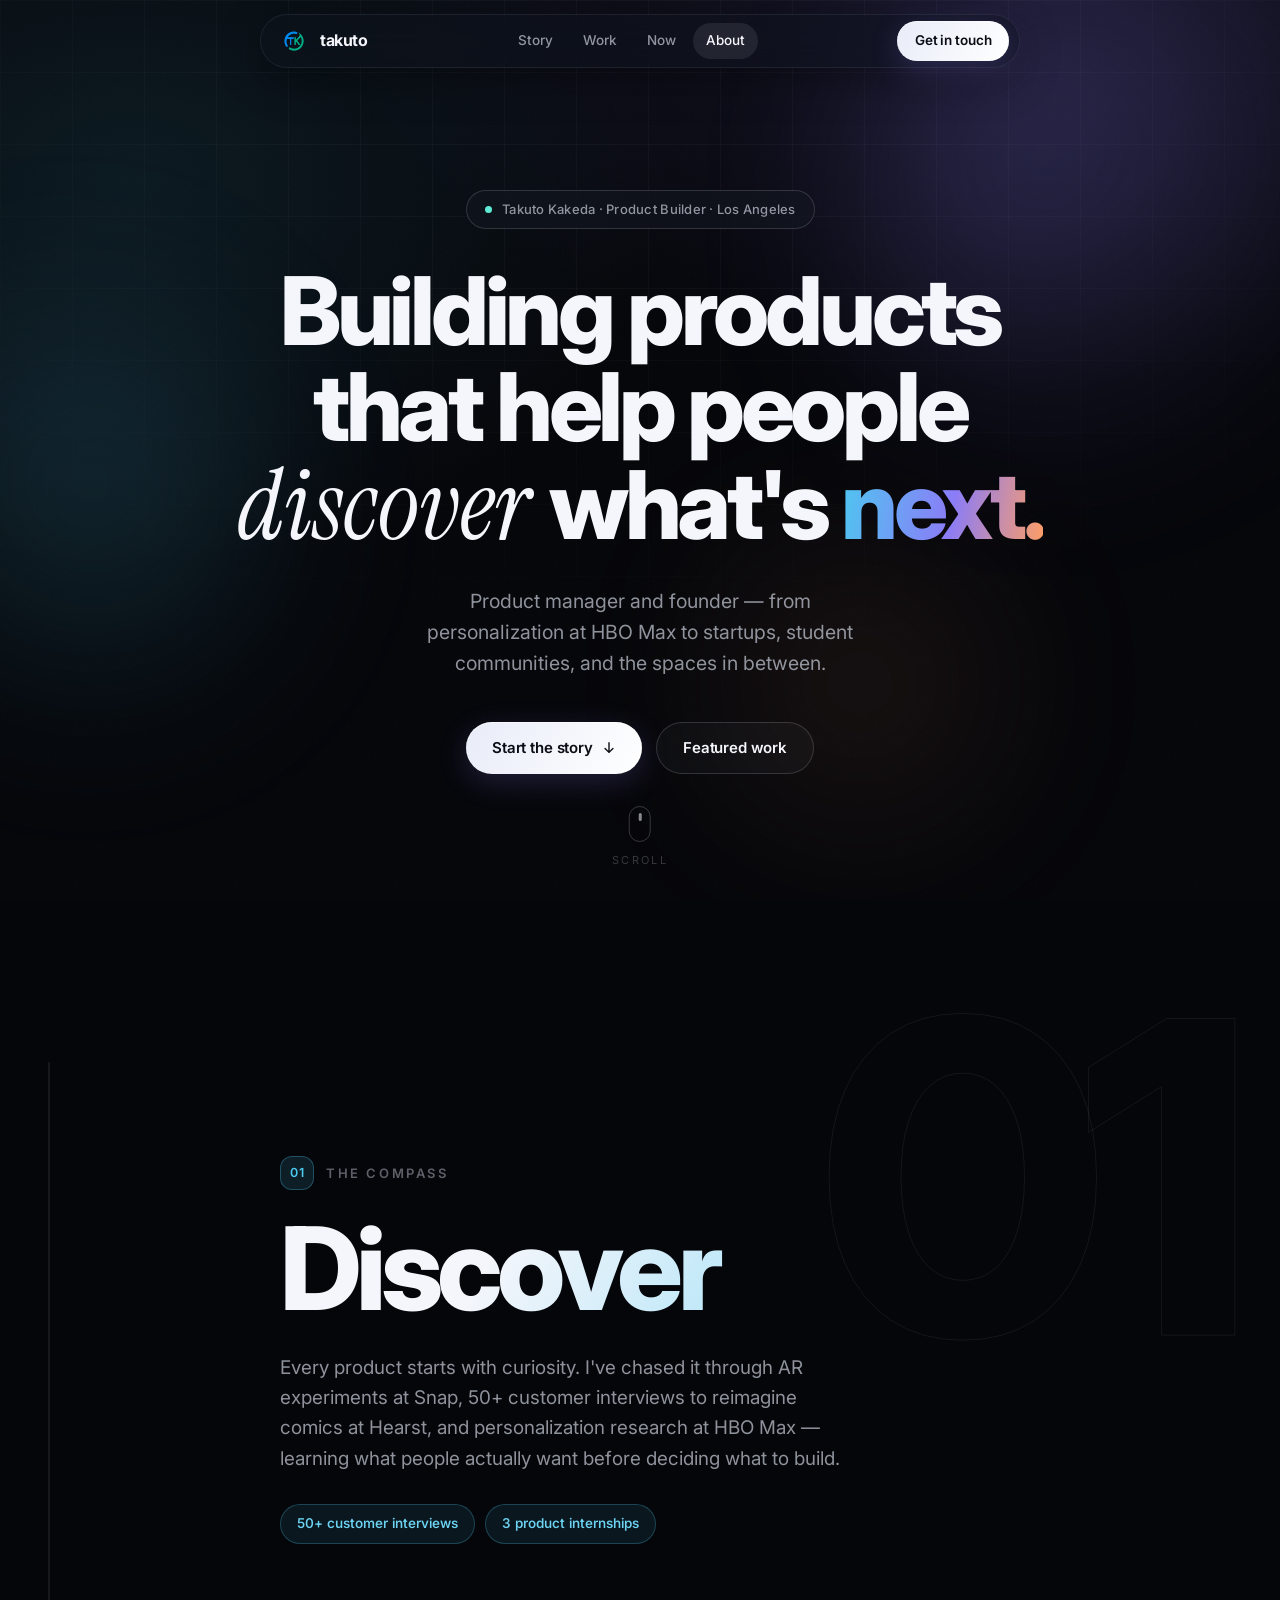
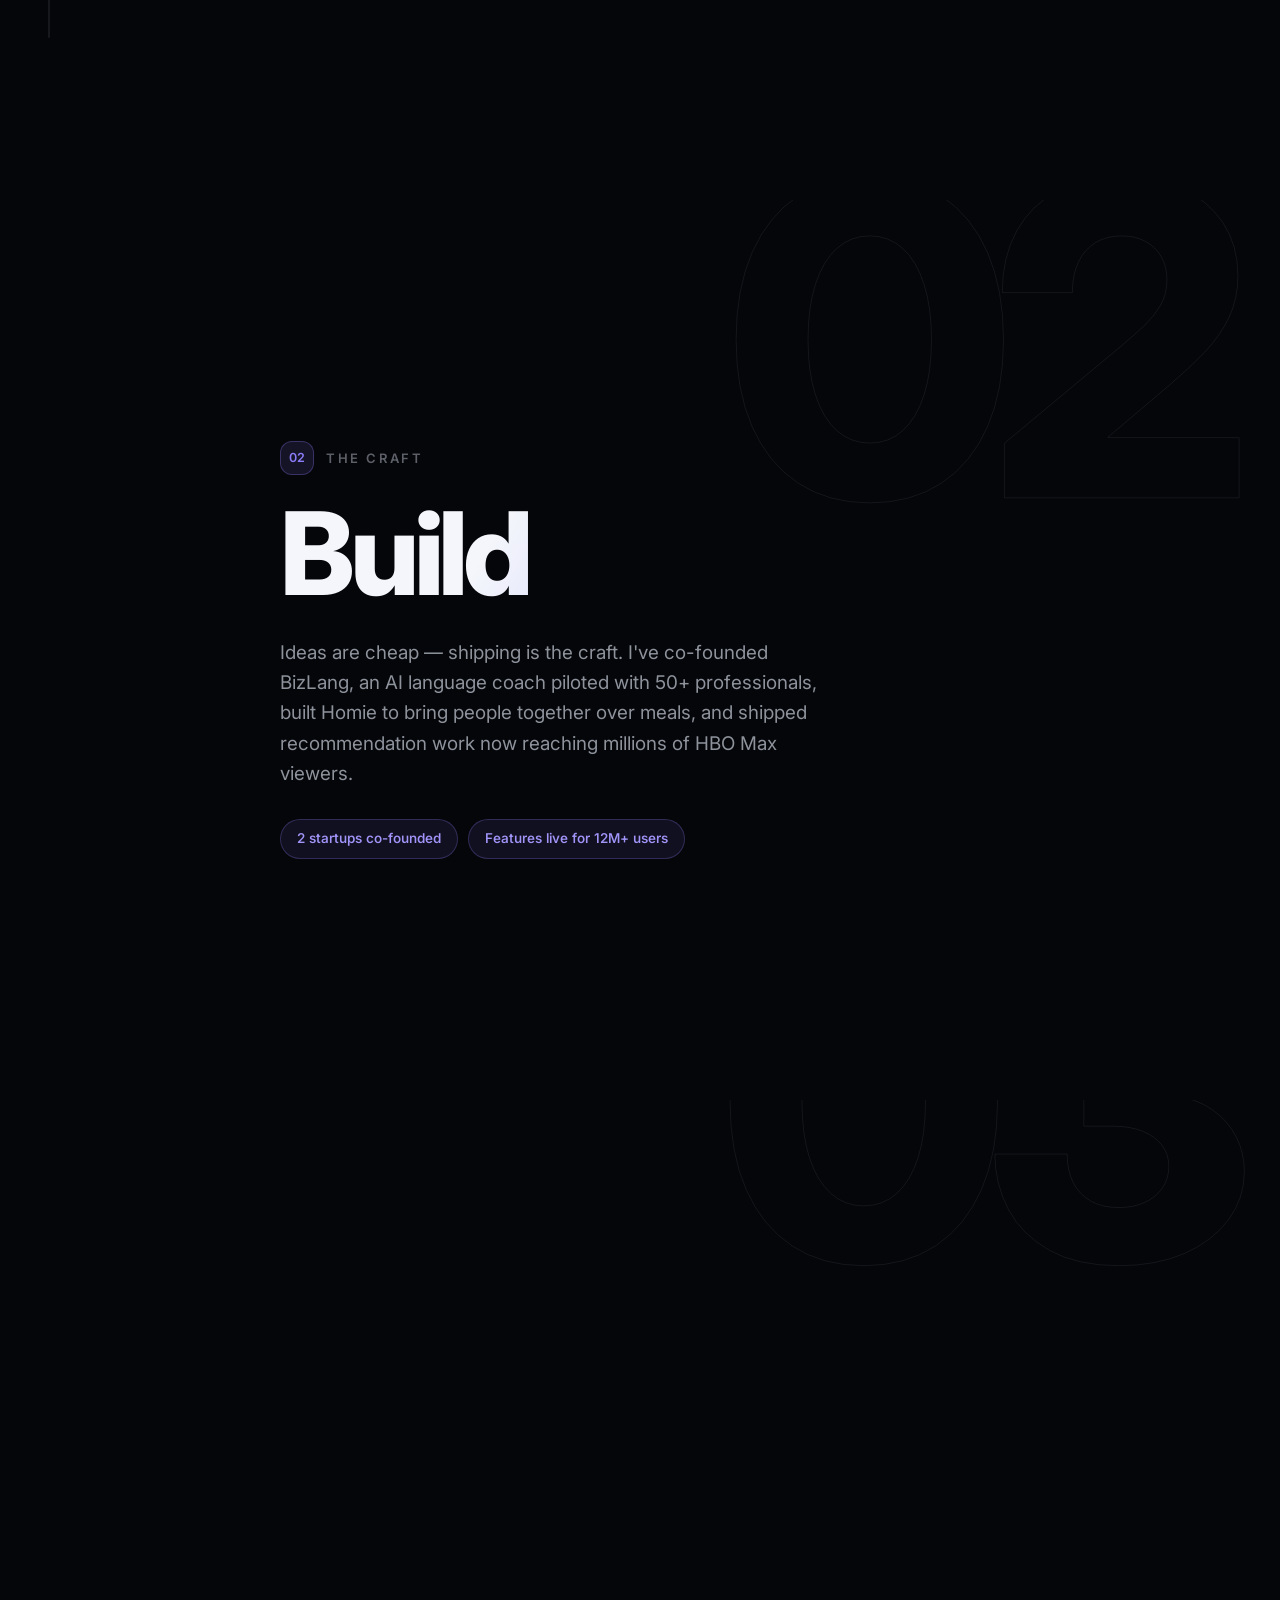
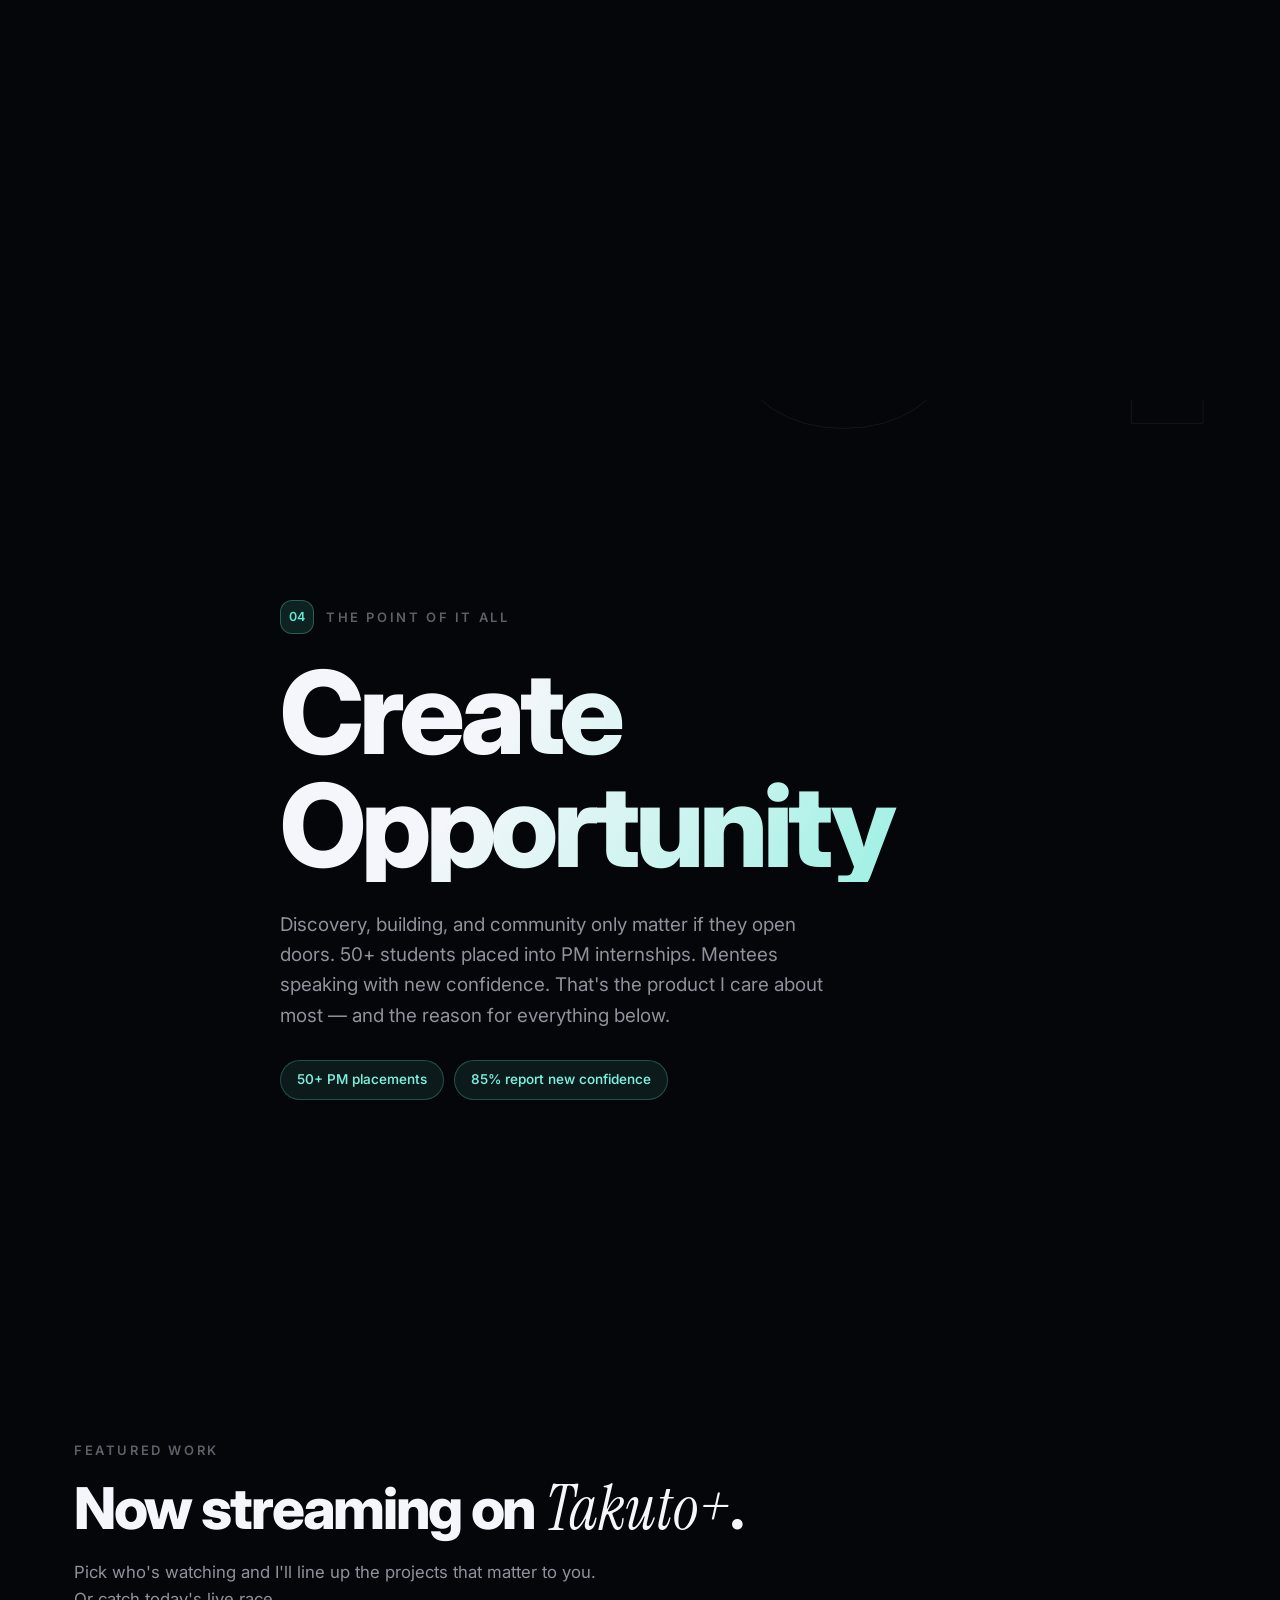
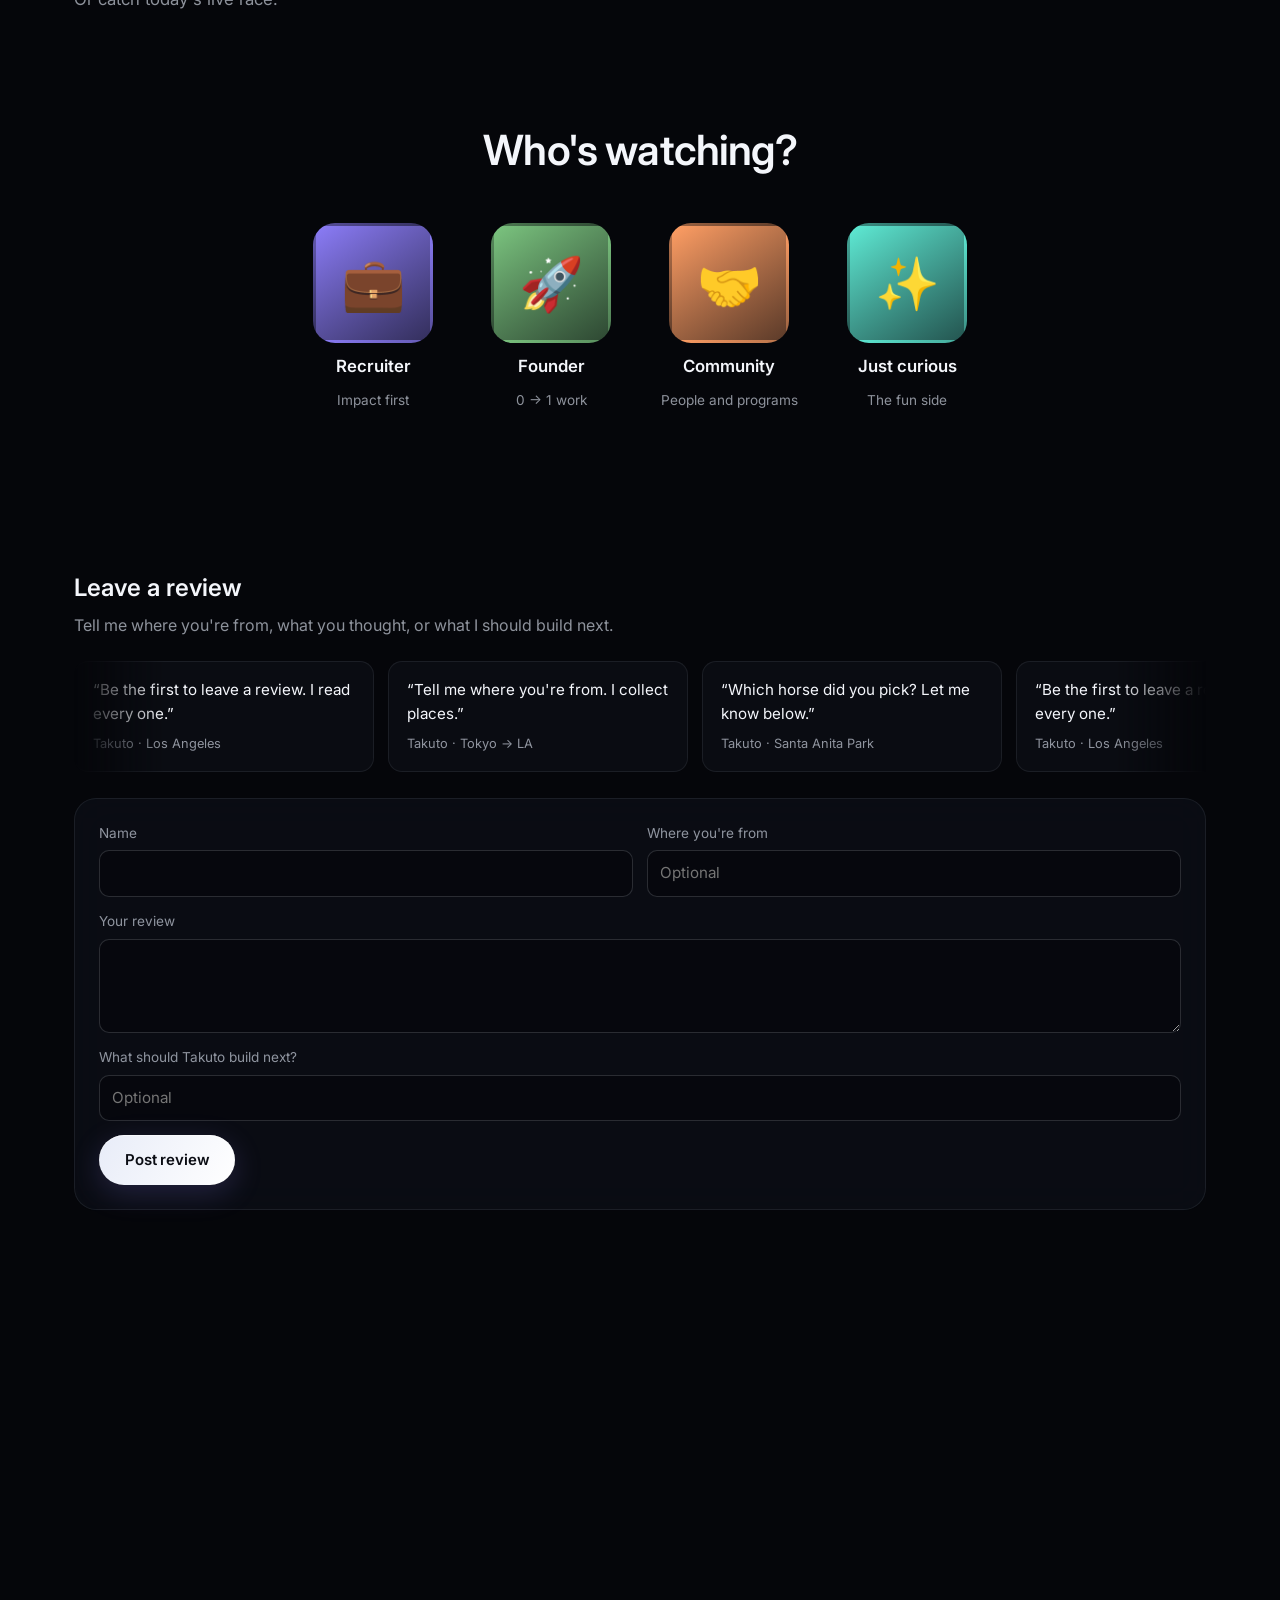
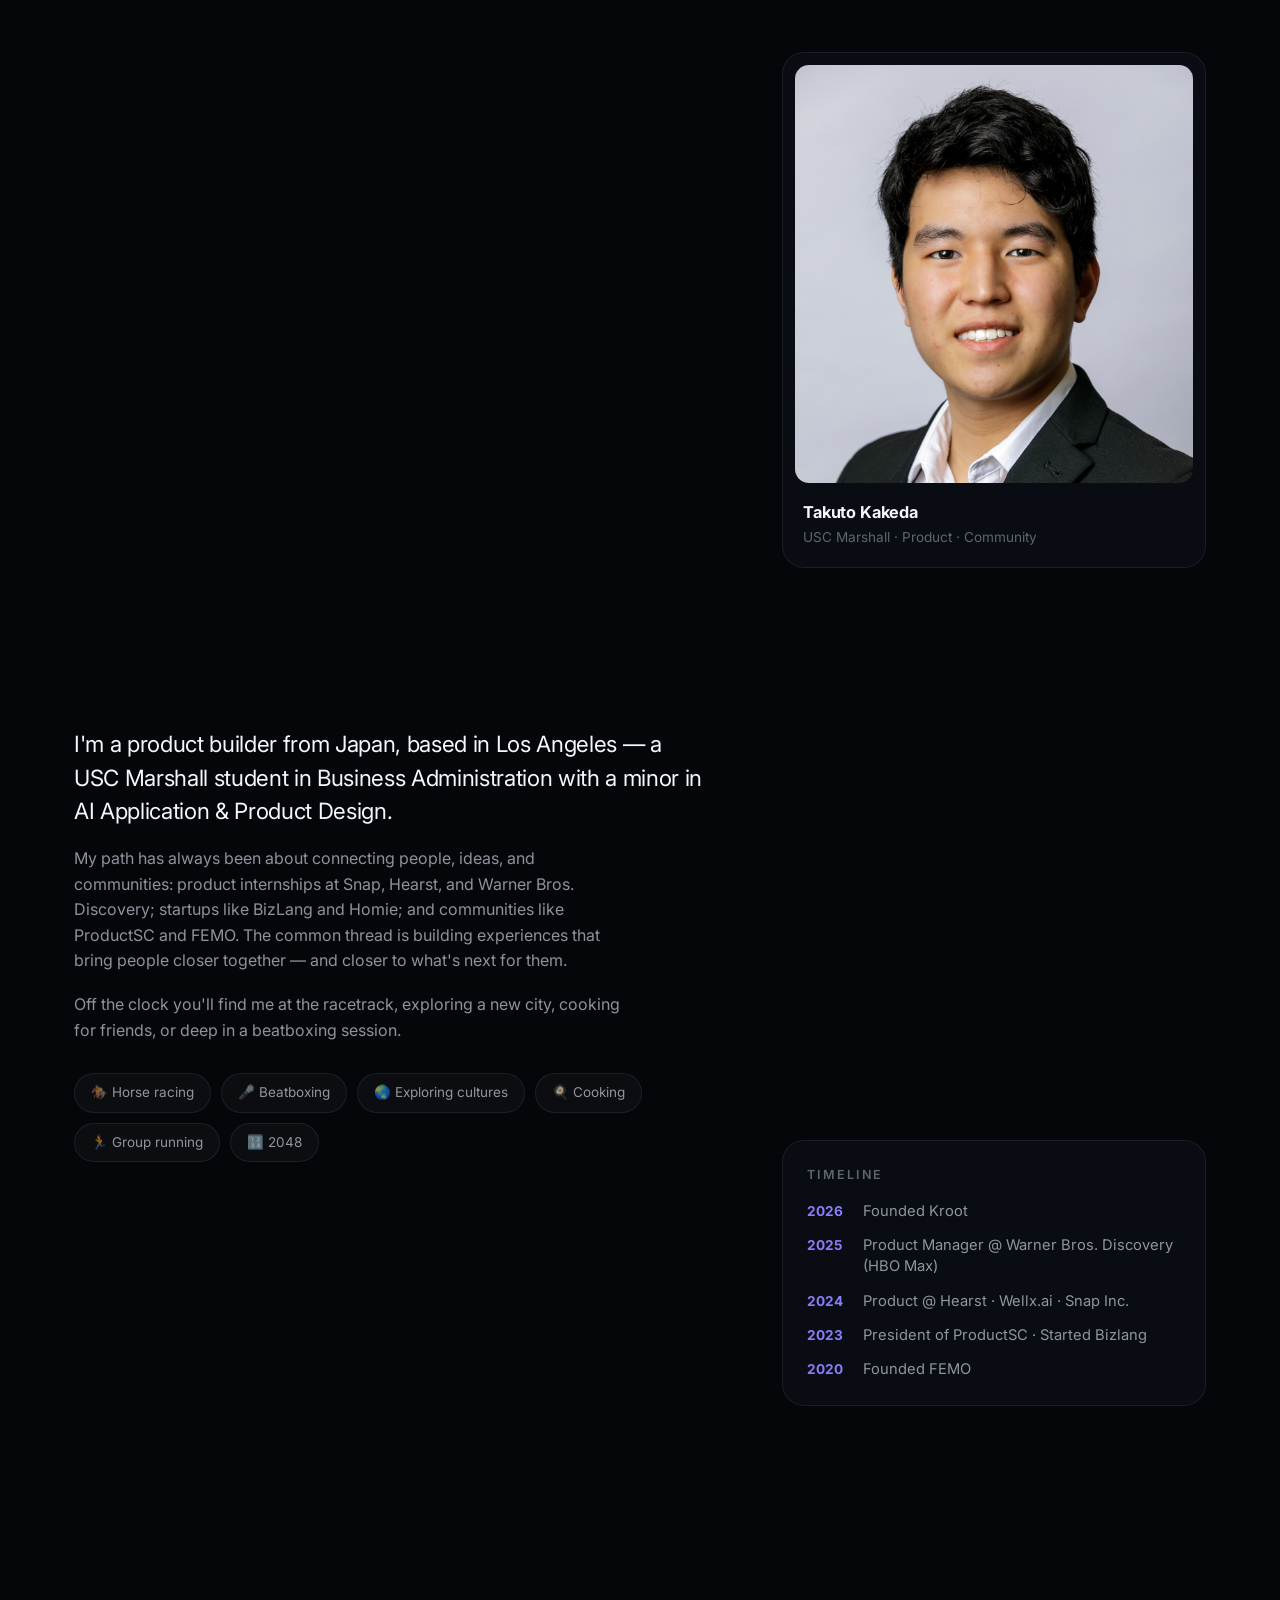
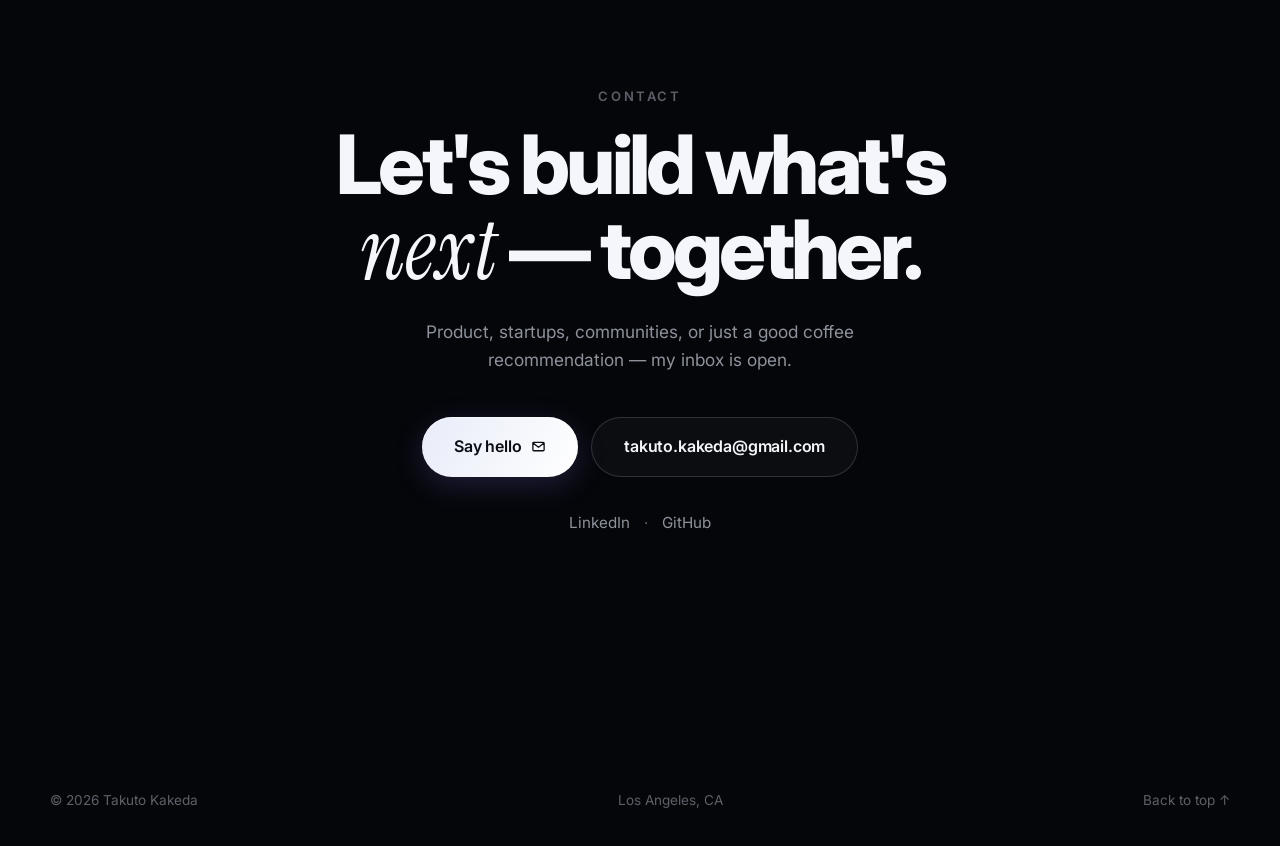
==== index.html @ 5dffd050 "Bring homepage content in line with the current resume Co-authored-by: Cursor <cursoragent@cursor.co" ====
<!DOCTYPE html>
<html lang="en">
<head>
    <meta charset="utf-8"/>
    <meta name="viewport" content="width=device-width, initial-scale=1.0"/>
    <title>Takuto Kakeda — Building what's next</title>
    <meta name="description" content="Takuto Kakeda is a product builder helping people discover what's next — through products, communities, and opportunity."/>
    <link rel="preconnect" href="https://fonts.googleapis.com"/>
    <link rel="preconnect" href="https://fonts.gstatic.com" crossorigin/>
    <link href="https://fonts.googleapis.com/css2?family=Inter:wght@400;500;600;700;800&family=Instrument+Serif:ital@0;1&display=swap" rel="stylesheet"/>
    <link rel="icon" type="image/png" href="images/takuto-logo.png"/>
    <link rel="stylesheet" href="premium.css"/>
    <link rel="stylesheet" href="takuto-plus.css"/>
</head>
<body>
    <!-- Scroll progress -->
    <div class="scroll-progress" aria-hidden="true"><span id="scroll-progress-bar"></span></div>

    <!-- Ambient background -->
    <div class="ambient" aria-hidden="true">
        <div class="ambient-grid"></div>
        <div class="orb orb-a" data-parallax="0.35"></div>
        <div class="orb orb-b" data-parallax="0.2"></div>
        <div class="orb orb-c" data-parallax="0.5"></div>
        <div class="ambient-noise"></div>
    </div>

    <!-- Nav -->
    <header class="nav-wrap" id="nav">
        <nav class="nav glass" aria-label="Primary">
            <a class="nav-logo" href="#top" aria-label="Takuto — home">
                <img src="images/takuto-logo.png" alt="" width="34" height="34"/>
                <span>takuto</span>
            </a>
            <div class="nav-links" id="nav-links">
                <a href="#story" data-section="story">Story</a>
                <a href="#work" data-section="work">Work</a>
                <a href="#focus" data-section="focus">Now</a>
                <a href="#about" data-section="about">About</a>
            </div>
            <a class="btn btn-primary btn-sm magnetic" href="#contact">
                <span>Get in touch</span>
            </a>
        </nav>
    </header>

    <main id="top">

        <!-- ============ HERO ============ -->
        <section class="hero" id="hero">
            <div class="hero-inner">
                <div class="hero-badge reveal glass-pill">
                    <span class="pulse-dot"></span>
                    Takuto Kakeda · Product Builder · Los Angeles
                </div>
                <h1 class="hero-title">
                    <span class="line"><span class="w">Building</span> <span class="w">products</span></span>
                    <span class="line"><span class="w">that</span> <span class="w">help</span> <span class="w">people</span></span>
                    <span class="line"><span class="w accent-serif">discover</span> <span class="w">what's</span> <span class="w grad">next.</span></span>
                </h1>
                <p class="hero-sub reveal d-2">
                    Product manager and founder — from personalization at HBO&nbsp;Max to
                    startups, student communities, and the spaces in between.
                </p>
                <div class="hero-ctas reveal d-3">
                    <a class="btn btn-primary magnetic" href="#story"><span>Start the story</span><svg viewBox="0 0 16 16" width="14" height="14" fill="none"><path d="M8 2v11m0 0 4.5-4.5M8 13 3.5 8.5" stroke="currentColor" stroke-width="1.6" stroke-linecap="round" stroke-linejoin="round"/></svg></a>
                    <a class="btn btn-ghost magnetic" href="#work"><span>Featured work</span></a>
                </div>
            </div>
            <a class="scroll-hint" href="#story" aria-label="Scroll to the story">
                <span class="scroll-hint-track"><span class="scroll-hint-thumb"></span></span>
                <span class="scroll-hint-label">Scroll</span>
            </a>
        </section>

        <!-- ============ STORY ============ -->
        <section class="story" id="story" aria-label="The story">
            <div class="story-rail" aria-hidden="true">
                <span class="story-rail-line"><span id="story-rail-fill"></span></span>
            </div>

            <article class="chapter" id="discover" data-chapter="1" style="--ch:#4cc9f0">
                <span class="chapter-ghost" data-parallax="0.18" aria-hidden="true">01</span>
                <div class="chapter-body">
                    <p class="chapter-kicker reveal"><span class="chapter-index">01</span> The compass</p>
                    <h2 class="chapter-title reveal d-1">Discover</h2>
                    <p class="chapter-copy reveal d-2">
                        Every product starts with curiosity. I've chased it through AR experiments
                        at Snap, 50+ customer interviews to reimagine comics at Hearst, and
                        personalization research at HBO&nbsp;Max — learning what people actually
                        want before deciding what to build.
                    </p>
                    <div class="chapter-stats reveal d-3">
                        <span class="stat-chip">50+ customer interviews</span>
                        <span class="stat-chip">3 product internships</span>
                    </div>
                </div>
            </article>

            <article class="chapter" id="build" data-chapter="2" style="--ch:#8b7cf7">
                <span class="chapter-ghost" data-parallax="0.18" aria-hidden="true">02</span>
                <div class="chapter-body">
                    <p class="chapter-kicker reveal"><span class="chapter-index">02</span> The craft</p>
                    <h2 class="chapter-title reveal d-1">Build</h2>
                    <p class="chapter-copy reveal d-2">
                        Ideas are cheap — shipping is the craft. I've co-founded BizLang, an AI
                        language coach piloted with 50+ professionals, built Homie to bring
                        people together over meals, and shipped recommendation work now reaching
                        millions of HBO&nbsp;Max viewers.
                    </p>
                    <div class="chapter-stats reveal d-3">
                        <span class="stat-chip">2 startups co-founded</span>
                        <span class="stat-chip">Features live for 12M+ users</span>
                    </div>
                </div>
            </article>

            <article class="chapter" id="connect" data-chapter="3" style="--ch:#ff9e64">
                <span class="chapter-ghost" data-parallax="0.18" aria-hidden="true">03</span>
                <div class="chapter-body">
                    <p class="chapter-kicker reveal"><span class="chapter-index">03</span> The multiplier</p>
                    <h2 class="chapter-title reveal d-1">Connect</h2>
                    <p class="chapter-copy reveal d-2">
                        Products are people. As President of ProductSC I rebuilt USC's product
                        community around three original curricula, and through FEMO I paired
                        100+ international students with English-speaking mentors — because the
                        best things I've built are rooms where people grow.
                    </p>
                    <div class="chapter-stats reveal d-3">
                        <span class="stat-chip">40× community growth</span>
                        <span class="stat-chip">100+ mentor–mentee pairs</span>
                    </div>
                </div>
            </article>

            <article class="chapter" id="opportunity" data-chapter="4" style="--ch:#5eead4">
                <span class="chapter-ghost" data-parallax="0.18" aria-hidden="true">04</span>
                <div class="chapter-body">
                    <p class="chapter-kicker reveal"><span class="chapter-index">04</span> The point of it all</p>
                    <h2 class="chapter-title reveal d-1">Create<br/>Opportunity</h2>
                    <p class="chapter-copy reveal d-2">
                        Discovery, building, and community only matter if they open doors.
                        50+ students placed into PM internships. Mentees speaking with new
                        confidence. That's the product I care about most — and the reason
                        for everything below.
                    </p>
                    <div class="chapter-stats reveal d-3">
                        <span class="stat-chip">50+ PM placements</span>
                        <span class="stat-chip">85% report new confidence</span>
                    </div>
                </div>
            </article>
        </section>

        <!-- ============ FEATURED WORK: TAKUTO+ ============ -->
        <section class="work section" id="work">
            <div class="section-head">
                <p class="section-kicker reveal">Featured work</p>
                <h2 class="section-title reveal d-1">Now streaming on <span class="accent-serif">Takuto+</span>.</h2>
                <p class="section-sub reveal d-2">Pick who's watching and I'll line up the projects that matter to you. Or catch today's live race.</p>
            </div>

            <div class="tp-app" id="tp-app">
                <div class="tp-fallback">
                    <article class="tp-fallback-card"><img src="images/hbo-max-logo.webp" alt="HBO Max logo"/><h3>HBO Max</h3><p>Product Manager, Warner Bros. Discovery. Helping kids and teens find what to watch next.</p></article>
                    <article class="tp-fallback-card"><img src="images/kroot-logo.png" alt="Kroot logo"/><h3>Kroot</h3><p>Founder. A student recruiting OS: a free job board plus a CRM that tracks applications from Gmail.</p></article>
                    <article class="tp-fallback-card"><img src="images/ProductSC-logo-website.png" alt="ProductSC logo"/><h3>ProductSC</h3><p>President. Grew USC's product club from 5 to 200+ members.</p></article>
                    <article class="tp-fallback-card"><img src="images/hearst-logo.jpg" alt="Hearst logo"/><h3>Hearst</h3><p>Associate Product Manager. Pricing, AI scheduling, and a comic fan app pitch.</p></article>
                    <article class="tp-fallback-card"><img src="images/femo-logo.png" alt="FEMO logo"/><h3>FEMO</h3><p>Founder. English mentorship for students heading abroad, across 20 universities.</p></article>
                    <article class="tp-fallback-card"><img src="images/bizlang-website-logo.png" alt="Bizlang logo"/><h3>Bizlang</h3><p>Co-founder. An AI tool that teaches workplace jargon to non-native English speakers.</p></article>
                </div>
            </div>
            <div class="tp-guestbook" id="tp-guestbook" hidden>
                <div class="tp-guestbook-head">
                    <h3>Leave a review</h3>
                    <p>Tell me where you're from, what you thought, or what I should build next.</p>
                </div>
                <div class="tp-ticker" role="region" tabindex="0" aria-label="Visitor reviews">
                    <ul class="tp-ticker-track" id="tp-ticker-track"></ul>
                </div>
                <form class="tp-review-form glass" id="tp-review-form">
                    <label class="tp-field">Name<input name="name" required maxlength="40" autocomplete="name"/></label>
                    <label class="tp-field">Where you're from<input name="location" maxlength="40" placeholder="Optional"/></label>
                    <label class="tp-field tp-field-wide">Your review<textarea name="note" required maxlength="200" rows="3"></textarea></label>
                    <label class="tp-field tp-field-wide">What should Takuto build next?<input name="build_next" maxlength="120" placeholder="Optional"/></label>
                    <div class="tp-hp" aria-hidden="true"><label>Website<input name="website" tabindex="-1" autocomplete="off"/></label></div>
                    <div class="tp-review-actions">
                        <button class="btn btn-primary" type="submit"><span>Post review</span></button>
                        <p class="tp-review-status" id="tp-review-status" role="status"></p>
                    </div>
                </form>
            </div>
        </section>

        <!-- ============ CURRENT FOCUS ============ -->
        <section class="focus section" id="focus">
            <div class="section-head">
                <p class="section-kicker reveal">Current focus</p>
                <h2 class="section-title reveal d-1">What I'm <span class="accent-serif">making</span> right now.</h2>
            </div>
            <div class="focus-grid">
                <div class="focus-card spotlight reveal" style="--pc:#4cc9f0">
                    <span class="focus-num">01</span>
                    <h3>Building Kroot</h3>
                    <p>Taking a student recruiting OS from zero to one: a free job board, a CRM that reads Gmail, and next, a model that brings whole campuses on board.</p>
                </div>
                <div class="focus-card spotlight reveal d-1" style="--pc:#8b7cf7">
                    <span class="focus-num">02</span>
                    <h3>AI × product design</h3>
                    <p>Exploring how AI reshapes product craft — prototyping in Figma and code, and pressure-testing ideas from my AI Application &amp; Product Design minor.</p>
                </div>
                <div class="focus-card spotlight reveal d-2" style="--pc:#ff9e64">
                    <span class="focus-num">03</span>
                    <h3>Growing the PM community</h3>
                    <p>Mentoring the next class of ProductSC leaders and helping students land their first product roles.</p>
                </div>
            </div>
        </section>

        <!-- ============ ABOUT ============ -->
        <section class="about section" id="about">
            <div class="about-grid">
                <div class="about-text">
                    <p class="section-kicker reveal">About me</p>
                    <h2 class="section-title reveal d-1">Hi, I'm <span class="grad">Takuto</span>.</h2>
                    <p class="about-lede reveal d-2">
                        I'm a product builder from Japan, based in Los Angeles — a USC Marshall
                        student in Business Administration with a minor in AI Application &amp;
                        Product Design.
                    </p>
                    <p class="about-copy reveal d-3">
                        My path has always been about connecting people, ideas, and communities:
                        product internships at Snap, Hearst, and Warner Bros. Discovery; startups
                        like BizLang and Homie; and communities like ProductSC and FEMO. The common
                        thread is building experiences that bring people closer together — and
                        closer to what's next for them.
                    </p>
                    <p class="about-copy reveal d-3">
                        Off the clock you'll find me at the racetrack, exploring a new city,
                        cooking for friends, or deep in a beatboxing session.
                    </p>
                    <ul class="about-interests reveal d-4">
                        <li>🏇 Horse racing</li>
                        <li>🎤 Beatboxing</li>
                        <li>🌏 Exploring cultures</li>
                        <li>🍳 Cooking</li>
                        <li>🏃 Group running</li>
                        <li>🔢 2048</li>
                    </ul>
                </div>
                <aside class="about-side reveal d-2">
                    <figure class="about-photo glass" data-parallax="0.08">
                        <img src="images/takuto-headshot.png" alt="Portrait of Takuto Kakeda"/>
                        <figcaption>
                            <strong>Takuto Kakeda</strong>
                            <span>USC Marshall · Product · Community</span>
                        </figcaption>
                    </figure>
                    <div class="about-timeline glass">
                        <h3>Timeline</h3>
                        <ol>
                            <li><span>2026</span>Founded Kroot</li>
                            <li><span>2025</span>Product Manager @ Warner Bros. Discovery (HBO Max)</li>
                            <li><span>2024</span>Product @ Hearst · Wellx.ai · Snap Inc.</li>
                            <li><span>2023</span>President of ProductSC · Started Bizlang</li>
                            <li><span>2020</span>Founded FEMO</li>
                        </ol>
                    </div>
                </aside>
            </div>
        </section>

        <!-- ============ CONTACT ============ -->
        <section class="contact" id="contact">
            <div class="contact-inner">
                <p class="section-kicker reveal">Contact</p>
                <h2 class="contact-title reveal d-1">Let's build what's <span class="accent-serif">next</span> — together.</h2>
                <p class="contact-sub reveal d-2">
                    Product, startups, communities, or just a good coffee recommendation —
                    my inbox is open.
                </p>
                <div class="contact-ctas reveal d-3">
                    <a class="btn btn-primary btn-lg magnetic" href="mailto:takuto.kakeda@gmail.com"><span>Say hello</span><svg viewBox="0 0 16 16" width="15" height="15" fill="none"><path d="M2.5 4.5 8 8.75l5.5-4.25M3 3.5h10a1 1 0 0 1 1 1v7a1 1 0 0 1-1 1H3a1 1 0 0 1-1-1v-7a1 1 0 0 1 1-1Z" stroke="currentColor" stroke-width="1.4" stroke-linecap="round" stroke-linejoin="round"/></svg></a>
                    <button class="btn btn-ghost btn-lg magnetic" id="copy-email" data-email="takuto.kakeda@gmail.com"><span id="copy-email-label">takuto.kakeda@gmail.com</span></button>
                </div>
                <div class="contact-socials reveal d-4">
                    <a href="https://www.linkedin.com/in/takutok" target="_blank" rel="noopener noreferrer">LinkedIn</a>
                    <span aria-hidden="true">·</span>
                    <a href="https://github.com/takutokake" target="_blank" rel="noopener noreferrer">GitHub</a>
                </div>
            </div>
            <footer class="footer">
                <span>© <span id="year">2026</span> Takuto Kakeda</span>
                <span>Los Angeles, CA</span>
                <a href="#top">Back to top ↑</a>
            </footer>
        </section>
    </main>

    <!-- Expanding project overlay -->
    <div class="project-overlay" id="project-overlay" role="dialog" aria-modal="true" aria-labelledby="overlay-title" hidden>
        <div class="project-overlay-backdrop" data-close></div>
        <div class="project-overlay-card glass" id="project-overlay-card">
            <button class="project-overlay-close" data-close aria-label="Close project details">
                <svg viewBox="0 0 16 16" width="16" height="16" fill="none"><path d="m4 4 8 8m0-8-8 8" stroke="currentColor" stroke-width="1.6" stroke-linecap="round"/></svg>
            </button>
            <div class="project-overlay-scroll">
                <div class="project-overlay-band" id="overlay-band"></div>
                <div class="project-overlay-body">
                    <p class="overlay-banner" id="overlay-banner" hidden></p>
                    <p class="overlay-kicker" id="overlay-kicker"></p>
                    <h3 id="overlay-title"></h3>
                    <div class="overlay-tags" id="overlay-tags"></div>
                    <p class="overlay-desc" id="overlay-desc"></p>
                    <ol class="overlay-episodes" id="overlay-episodes" aria-label="Episodes"></ol>
                </div>
            </div>
        </div>
    </div>

    <script src="catalog.js"></script>
    <script src="premium.js"></script>
    <script src="race-day.js"></script>
    <script src="takuto-plus.js"></script>
    <script src="guestbook.js"></script>
</body>
</html>
---- premium.css ----
/* ============================================================
   Takuto Kakeda — premium portfolio
   Design language: Linear × Apple × Arc × Vercel
   ============================================================ */

:root {
    --bg: #05060a;
    --bg-soft: #0a0c12;
    --ink: #f4f6fb;
    --ink-60: rgba(226, 232, 245, 0.62);
    --ink-40: rgba(226, 232, 245, 0.4);
    --line: rgba(226, 232, 245, 0.08);
    --line-strong: rgba(226, 232, 245, 0.16);
    --violet: #8b7cf7;
    --cyan: #4cc9f0;
    --coral: #ff9e64;
    --mint: #5eead4;
    --grad: linear-gradient(100deg, var(--cyan), var(--violet) 55%, var(--coral));
    --font-ui: "Inter", -apple-system, "Segoe UI", sans-serif;
    --font-serif: "Instrument Serif", Georgia, serif;
    --radius: 22px;
    --nav-h: 64px;
    --ease-out: cubic-bezier(0.22, 1, 0.36, 1);
    --ease-spring: cubic-bezier(0.34, 1.4, 0.44, 1);
}

* { margin: 0; padding: 0; box-sizing: border-box; }

html {
    scroll-behavior: smooth;
    scroll-padding-top: calc(var(--nav-h) + 16px);
}

body {
    background: var(--bg);
    color: var(--ink);
    font-family: var(--font-ui);
    font-size: 16px;
    line-height: 1.6;
    -webkit-font-smoothing: antialiased;
    text-rendering: optimizeLegibility;
    overflow-x: hidden;
}

::selection { background: rgba(139, 124, 247, 0.4); color: #fff; }

img { display: block; max-width: 100%; }
a { color: inherit; text-decoration: none; }
button { font: inherit; color: inherit; background: none; border: 0; cursor: pointer; }

body.no-scroll { overflow: hidden; }

/* ---------- ambient background ---------- */
.ambient {
    position: fixed;
    inset: 0;
    z-index: -1;
    overflow: hidden;
    background:
        radial-gradient(1200px 800px at 80% -10%, rgba(139, 124, 247, 0.14), transparent 60%),
        radial-gradient(1000px 700px at 10% 20%, rgba(76, 201, 240, 0.1), transparent 55%),
        var(--bg);
}

.ambient-grid {
    position: absolute;
    inset: 0;
    background-image:
        linear-gradient(rgba(226, 232, 245, 0.035) 1px, transparent 1px),
        linear-gradient(90deg, rgba(226, 232, 245, 0.035) 1px, transparent 1px);
    background-size: 72px 72px;
    mask-image: radial-gradient(1200px 900px at 50% 0%, black 30%, transparent 80%);
    -webkit-mask-image: radial-gradient(1200px 900px at 50% 0%, black 30%, transparent 80%);
}

.orb {
    position: absolute;
    border-radius: 50%;
    filter: blur(90px);
    opacity: 0.5;
    will-change: transform;
}
.orb-a { width: 520px; height: 520px; top: -12%; right: -8%; background: radial-gradient(circle at 30% 30%, rgba(139, 124, 247, 0.55), transparent 70%); animation: drift-a 26s ease-in-out infinite alternate; }
.orb-b { width: 460px; height: 460px; top: 34%; left: -14%; background: radial-gradient(circle at 60% 40%, rgba(76, 201, 240, 0.4), transparent 70%); animation: drift-b 32s ease-in-out infinite alternate; }
.orb-c { width: 380px; height: 380px; bottom: -10%; right: 18%; background: radial-gradient(circle at 50% 50%, rgba(255, 158, 100, 0.28), transparent 70%); animation: drift-a 38s ease-in-out infinite alternate-reverse; }

@keyframes drift-a { from { transform: translate3d(0, 0, 0) scale(1); } to { transform: translate3d(-60px, 50px, 0) scale(1.12); } }
@keyframes drift-b { from { transform: translate3d(0, 0, 0) scale(1); } to { transform: translate3d(70px, -40px, 0) scale(0.94); } }

.ambient-noise {
    position: absolute;
    inset: 0;
    opacity: 0.5;
    background-image: url("data:image/svg+xml,%3Csvg xmlns='http://www.w3.org/2000/svg' width='160' height='160'%3E%3Cfilter id='n'%3E%3CfeTurbulence type='fractalNoise' baseFrequency='0.9' numOctaves='2' stitchTiles='stitch'/%3E%3CfeColorMatrix type='saturate' values='0'/%3E%3CfeComponentTransfer%3E%3CfeFuncA type='linear' slope='0.05'/%3E%3C/feComponentTransfer%3E%3C/filter%3E%3Crect width='100%25' height='100%25' filter='url(%23n)'/%3E%3C/svg%3E");
}

/* ---------- shared primitives ---------- */
.glass {
    background: rgba(16, 19, 28, 0.55);
    border: 1px solid var(--line);
    backdrop-filter: blur(18px) saturate(1.3);
    -webkit-backdrop-filter: blur(18px) saturate(1.3);
}

.glass-pill {
    display: inline-flex;
    align-items: center;
    gap: 10px;
    padding: 8px 18px;
    border-radius: 999px;
    border: 1px solid var(--line-strong);
    background: rgba(20, 24, 34, 0.5);
    backdrop-filter: blur(14px);
    -webkit-backdrop-filter: blur(14px);
    font-size: 13px;
    font-weight: 500;
    letter-spacing: 0.02em;
    color: var(--ink-60);
}

.pulse-dot {
    width: 7px;
    height: 7px;
    border-radius: 50%;
    background: var(--mint);
    box-shadow: 0 0 0 0 rgba(94, 234, 212, 0.6);
    animation: pulse 2.4s ease-out infinite;
    flex: none;
}
@keyframes pulse {
    0% { box-shadow: 0 0 0 0 rgba(94, 234, 212, 0.55); }
    70% { box-shadow: 0 0 0 9px rgba(94, 234, 212, 0); }
    100% { box-shadow: 0 0 0 0 rgba(94, 234, 212, 0); }
}

.grad {
    background: var(--grad);
    -webkit-background-clip: text;
    background-clip: text;
    color: transparent;
}

.accent-serif {
    font-family: var(--font-serif);
    font-style: italic;
    font-weight: 400;
    letter-spacing: 0;
}

/* buttons */
.btn {
    position: relative;
    display: inline-flex;
    align-items: center;
    justify-content: center;
    gap: 9px;
    padding: 13px 26px;
    border-radius: 999px;
    font-size: 15px;
    font-weight: 600;
    letter-spacing: -0.01em;
    transition: transform 0.35s var(--ease-spring), box-shadow 0.35s ease, background 0.35s ease, border-color 0.35s ease;
    will-change: transform;
}
.btn-sm { padding: 9px 18px; font-size: 13.5px; }
.btn-lg { padding: 16px 32px; font-size: 16px; }

.btn-primary {
    color: #0b0d14;
    background: linear-gradient(120deg, #e8ecf8, #ffffff);
    box-shadow: 0 1px 0 rgba(255, 255, 255, 0.6) inset, 0 8px 30px rgba(139, 124, 247, 0.2);
}
.btn-primary:hover { box-shadow: 0 1px 0 rgba(255, 255, 255, 0.6) inset, 0 12px 42px rgba(139, 124, 247, 0.38); }

.btn-ghost {
    color: var(--ink);
    border: 1px solid var(--line-strong);
    background: rgba(226, 232, 245, 0.03);
}
.btn-ghost:hover { border-color: rgba(226, 232, 245, 0.34); background: rgba(226, 232, 245, 0.07); }

/* scroll progress */
.scroll-progress {
    position: fixed;
    top: 0;
    left: 0;
    right: 0;
    height: 2px;
    z-index: 90;
    background: transparent;
}
.scroll-progress span {
    display: block;
    height: 100%;
    width: 100%;
    background: var(--grad);
    transform-origin: 0 50%;
    transform: scaleX(0);
}

/* ---------- nav ---------- */
.nav-wrap {
    position: fixed;
    top: 14px;
    left: 0;
    right: 0;
    z-index: 80;
    display: flex;
    justify-content: center;
    padding: 0 16px;
    transition: top 0.4s var(--ease-out);
}

.nav {
    display: flex;
    align-items: center;
    gap: 26px;
    width: 100%;
    max-width: 760px;
    height: 54px;
    padding: 0 10px 0 16px;
    border-radius: 999px;
    justify-content: space-between;
    box-shadow: 0 12px 40px rgba(0, 0, 0, 0.35);
    transition: box-shadow 0.4s ease, background 0.4s ease;
}
.nav-wrap.scrolled .nav { background: rgba(12, 14, 21, 0.78); box-shadow: 0 16px 50px rgba(0, 0, 0, 0.5); }

.nav-logo {
    display: inline-flex;
    align-items: center;
    gap: 9px;
    font-weight: 700;
    font-size: 16px;
    letter-spacing: -0.03em;
}
.nav-logo img { border-radius: 9px; }

.nav-links { display: flex; gap: 4px; }
.nav-links a {
    padding: 7px 13px;
    border-radius: 999px;
    font-size: 13.5px;
    font-weight: 500;
    color: var(--ink-60);
    transition: color 0.25s ease, background 0.25s ease;
}
.nav-links a:hover { color: var(--ink); background: rgba(226, 232, 245, 0.06); }
.nav-links a.active { color: var(--ink); background: rgba(226, 232, 245, 0.09); }

@media (max-width: 640px) {
    .nav-links { display: none; }
}

/* ---------- hero ---------- */
.hero {
    min-height: 100svh;
    display: flex;
    flex-direction: column;
    align-items: center;
    justify-content: center;
    text-align: center;
    padding: calc(var(--nav-h) + 40px) 24px 40px;
    position: relative;
}

.hero-inner { max-width: 1060px; }

.hero-badge { margin-bottom: 34px; }

.hero-title {
    font-size: clamp(2.7rem, 7.4vw, 6.4rem);
    line-height: 1.02;
    font-weight: 800;
    letter-spacing: -0.045em;
    text-wrap: balance;
}
.hero-title .line { display: block; overflow: hidden; padding-bottom: 0.08em; margin-bottom: -0.08em; }
.hero-title .w {
    display: inline-block;
    transform: translateY(110%) rotate(2deg);
    animation: word-in 0.9s var(--ease-out) forwards;
}
.hero-title .line:nth-child(1) .w { animation-delay: calc(0.05s * var(--i, 0) + 0.1s); }
.hero-title .line:nth-child(2) .w { animation-delay: calc(0.05s * var(--i, 0) + 0.28s); }
.hero-title .line:nth-child(3) .w { animation-delay: calc(0.05s * var(--i, 0) + 0.46s); }
@keyframes word-in { to { transform: translateY(0) rotate(0); } }

.hero-title .accent-serif { font-size: 1.04em; margin-right: 0.04em; }

.hero-sub {
    margin: 30px auto 0;
    max-width: 560px;
    font-size: clamp(1.02rem, 1.6vw, 1.22rem);
    color: var(--ink-60);
    text-wrap: balance;
}

.hero-ctas {
    margin-top: 42px;
    display: flex;
    flex-wrap: wrap;
    gap: 14px;
    justify-content: center;
}

.scroll-hint {
    position: absolute;
    bottom: 30px;
    left: 50%;
    transform: translateX(-50%);
    display: flex;
    flex-direction: column;
    align-items: center;
    gap: 10px;
    opacity: 0.55;
    transition: opacity 0.3s ease;
}
.scroll-hint:hover { opacity: 1; }
.scroll-hint-track {
    width: 22px;
    height: 36px;
    border: 1.5px solid var(--ink-40);
    border-radius: 999px;
    display: flex;
    justify-content: center;
    padding-top: 6px;
}
.scroll-hint-thumb {
    width: 3px;
    height: 8px;
    border-radius: 3px;
    background: var(--ink);
    animation: hint 1.8s ease-in-out infinite;
}
@keyframes hint {
    0%, 100% { transform: translateY(0); opacity: 1; }
    60% { transform: translateY(10px); opacity: 0.2; }
}
.scroll-hint-label { font-size: 11px; letter-spacing: 0.22em; text-transform: uppercase; color: var(--ink-40); }

/* ---------- story chapters ---------- */
.story { position: relative; overflow: clip; }

.story-rail {
    position: sticky;
    top: 0;
    height: 0;
    z-index: 5;
    display: none;
}
@media (min-width: 1100px) {
    .story-rail { display: block; }
    .story-rail-line {
        position: absolute;
        left: 48px;
        top: 18vh;
        width: 2px;
        height: 64vh;
        background: var(--line);
        border-radius: 2px;
        overflow: hidden;
        display: block;
    }
    .story-rail-line span {
        display: block;
        width: 100%;
        height: 100%;
        background: var(--grad);
        transform-origin: 0 0;
        transform: scaleY(0);
    }
}

.chapter {
    min-height: 100svh;
    display: flex;
    align-items: center;
    justify-content: center;
    position: relative;
    padding: 110px 24px;
    overflow: clip;
}

.chapter-ghost {
    position: absolute;
    top: 50%;
    right: 4vw;
    transform: translateY(-50%);
    font-size: clamp(14rem, 34vw, 30rem);
    font-weight: 800;
    letter-spacing: -0.06em;
    line-height: 1;
    color: transparent;
    -webkit-text-stroke: 1px rgba(226, 232, 245, 0.07);
    user-select: none;
    pointer-events: none;
}

.chapter-body { max-width: 720px; width: 100%; position: relative; z-index: 1; }

.chapter-kicker {
    display: flex;
    align-items: center;
    gap: 12px;
    font-size: 13px;
    font-weight: 600;
    letter-spacing: 0.2em;
    text-transform: uppercase;
    color: var(--ink-40);
    margin-bottom: 22px;
}
.chapter-index {
    display: inline-flex;
    align-items: center;
    justify-content: center;
    width: 34px;
    height: 34px;
    border-radius: 12px;
    font-size: 12.5px;
    letter-spacing: 0.04em;
    color: var(--ch);
    background: color-mix(in srgb, var(--ch) 12%, transparent);
    border: 1px solid color-mix(in srgb, var(--ch) 30%, transparent);
}

.chapter-title {
    font-size: clamp(3.2rem, 9vw, 7.4rem);
    font-weight: 800;
    line-height: 0.98;
    letter-spacing: -0.045em;
    background: linear-gradient(120deg, var(--ink) 30%, color-mix(in srgb, var(--ch) 75%, white));
    -webkit-background-clip: text;
    background-clip: text;
    color: transparent;
}

.chapter-copy {
    margin-top: 28px;
    max-width: 560px;
    font-size: clamp(1.02rem, 1.5vw, 1.18rem);
    color: var(--ink-60);
}

.chapter-stats { margin-top: 30px; display: flex; flex-wrap: wrap; gap: 10px; }

.stat-chip {
    padding: 8px 16px;
    border-radius: 999px;
    font-size: 13.5px;
    font-weight: 550;
    color: color-mix(in srgb, var(--ch) 82%, white);
    background: color-mix(in srgb, var(--ch) 9%, transparent);
    border: 1px solid color-mix(in srgb, var(--ch) 26%, transparent);
}

/* ---------- generic section ---------- */
.section { padding: 140px 24px; max-width: 1180px; margin: 0 auto; }

.section-head { max-width: 720px; margin-bottom: 64px; }

.section-kicker {
    font-size: 13px;
    font-weight: 600;
    letter-spacing: 0.2em;
    text-transform: uppercase;
    color: var(--ink-40);
    margin-bottom: 16px;
}

.section-title {
    font-size: clamp(2.2rem, 4.6vw, 3.6rem);
    font-weight: 800;
    line-height: 1.05;
    letter-spacing: -0.04em;
}
.section-title .accent-serif { font-size: 1.06em; }

.section-sub { margin-top: 18px; color: var(--ink-60); font-size: 1.05rem; max-width: 540px; }

/* ---------- work grid ---------- */
.work-grid {
    display: grid;
    grid-template-columns: repeat(2, 1fr);
    gap: 20px;
}
@media (max-width: 760px) { .work-grid { grid-template-columns: 1fr; } }

.work-card {
    position: relative;
    display: flex;
    flex-direction: column;
    gap: 26px;
    text-align: left;
    padding: 28px;
    min-height: 260px;
    border-radius: var(--radius);
    border: 1px solid var(--line);
    background: rgba(16, 19, 28, 0.5);
    backdrop-filter: blur(14px);
    -webkit-backdrop-filter: blur(14px);
    overflow: hidden;
    transition: transform 0.45s var(--ease-spring), border-color 0.35s ease, box-shadow 0.35s ease;
    will-change: transform;
}
.work-card:hover {
    transform: translateY(-5px);
    border-color: color-mix(in srgb, var(--pc) 40%, transparent);
    box-shadow: 0 24px 60px rgba(0, 0, 0, 0.45), 0 0 0 1px color-mix(in srgb, var(--pc) 18%, transparent) inset;
}

/* cursor spotlight */
.spotlight::before {
    content: "";
    position: absolute;
    inset: 0;
    border-radius: inherit;
    background: radial-gradient(340px circle at var(--mx, 50%) var(--my, 50%), color-mix(in srgb, var(--pc, #8b7cf7) 13%, transparent), transparent 65%);
    opacity: 0;
    transition: opacity 0.4s ease;
    pointer-events: none;
}
.spotlight:hover::before { opacity: 1; }

.work-card-top {
    display: flex;
    align-items: flex-start;
    justify-content: space-between;
}

.work-logo {
    width: 54px;
    height: 54px;
    border-radius: 15px;
    display: grid;
    place-items: center;
    background: rgba(226, 232, 245, 0.06);
    border: 1px solid var(--line);
    overflow: hidden;
}
.work-logo img { width: 70%; height: 70%; object-fit: contain; }

.work-logo-mono {
    font-weight: 800;
    font-size: 24px;
    letter-spacing: -0.02em;
    color: #0b0d14;
    background: linear-gradient(135deg, var(--cyan), var(--violet));
    border: 0;
}

.work-expand {
    width: 34px;
    height: 34px;
    border-radius: 50%;
    display: grid;
    place-items: center;
    border: 1px solid var(--line-strong);
    color: var(--ink-60);
    transition: transform 0.4s var(--ease-spring), background 0.3s ease, color 0.3s ease;
}
.work-card:hover .work-expand {
    transform: scale(1.12) rotate(45deg);
    background: var(--ink);
    color: #0b0d14;
}

.work-status {
    display: inline-flex;
    align-items: center;
    gap: 8px;
    padding: 6px 13px;
    border-radius: 999px;
    font-size: 12px;
    font-weight: 600;
    letter-spacing: 0.03em;
    color: var(--mint);
    background: rgba(94, 234, 212, 0.08);
    border: 1px solid rgba(94, 234, 212, 0.25);
}

.work-card-main { margin-top: auto; }
.work-card-main h3 { font-size: 1.5rem; font-weight: 700; letter-spacing: -0.03em; }
.work-card-main p { margin-top: 8px; color: var(--ink-60); font-size: 0.97rem; max-width: 420px; }

.work-card-meta { display: flex; flex-wrap: wrap; gap: 8px; }

.tag {
    padding: 5px 12px;
    border-radius: 999px;
    font-size: 12px;
    font-weight: 550;
    color: var(--ink-60);
    border: 1px solid var(--line);
    background: rgba(226, 232, 245, 0.03);
}

/* ---------- focus ---------- */
.focus-grid {
    display: grid;
    grid-template-columns: repeat(3, 1fr);
    gap: 20px;
}
@media (max-width: 900px) { .focus-grid { grid-template-columns: 1fr; } }

.focus-card {
    position: relative;
    padding: 30px 28px;
    border-radius: var(--radius);
    border: 1px solid var(--line);
    background: rgba(16, 19, 28, 0.5);
    backdrop-filter: blur(14px);
    -webkit-backdrop-filter: blur(14px);
    overflow: hidden;
    transition: transform 0.45s var(--ease-spring), border-color 0.35s ease;
}
.focus-card:hover {
    transform: translateY(-5px);
    border-color: color-mix(in srgb, var(--pc) 38%, transparent);
}

.focus-num {
    font-size: 13px;
    font-weight: 700;
    letter-spacing: 0.12em;
    color: color-mix(in srgb, var(--pc) 85%, white);
}
.focus-card h3 { margin-top: 42px; font-size: 1.25rem; font-weight: 700; letter-spacing: -0.02em; }
.focus-card p { margin-top: 10px; font-size: 0.95rem; color: var(--ink-60); }

/* ---------- about ---------- */
.about-grid {
    display: grid;
    grid-template-columns: 1.2fr 0.8fr;
    gap: 72px;
    align-items: start;
}
@media (max-width: 900px) { .about-grid { grid-template-columns: 1fr; gap: 48px; } }

.about-lede {
    margin-top: 26px;
    font-size: clamp(1.15rem, 2vw, 1.4rem);
    line-height: 1.5;
    color: var(--ink);
    letter-spacing: -0.015em;
}
.about-copy { margin-top: 18px; color: var(--ink-60); max-width: 560px; }

.about-interests {
    margin-top: 30px;
    display: flex;
    flex-wrap: wrap;
    gap: 10px;
    list-style: none;
}
.about-interests li {
    padding: 8px 16px;
    border-radius: 999px;
    font-size: 13.5px;
    color: var(--ink-60);
    border: 1px solid var(--line);
    background: rgba(226, 232, 245, 0.03);
    transition: border-color 0.3s ease, color 0.3s ease, transform 0.3s var(--ease-spring);
}
.about-interests li:hover { border-color: var(--line-strong); color: var(--ink); transform: translateY(-2px); }

.about-side { display: flex; flex-direction: column; gap: 20px; }

.about-photo {
    border-radius: var(--radius);
    overflow: hidden;
    padding: 12px;
}
.about-photo img {
    width: 100%;
    aspect-ratio: 1 / 1.05;
    object-fit: cover;
    border-radius: calc(var(--radius) - 8px);
}
.about-photo figcaption {
    padding: 16px 8px 6px;
    display: flex;
    flex-direction: column;
    gap: 2px;
}
.about-photo strong { font-size: 1.02rem; letter-spacing: -0.01em; }
.about-photo span { font-size: 0.85rem; color: var(--ink-40); }

.about-timeline { border-radius: var(--radius); padding: 24px; }
.about-timeline h3 {
    font-size: 12.5px;
    font-weight: 600;
    text-transform: uppercase;
    letter-spacing: 0.18em;
    color: var(--ink-40);
    margin-bottom: 16px;
}
.about-timeline ol { list-style: none; display: flex; flex-direction: column; gap: 13px; }
.about-timeline li {
    display: flex;
    gap: 14px;
    font-size: 0.92rem;
    color: var(--ink-60);
    line-height: 1.45;
}
.about-timeline li span {
    flex: none;
    font-weight: 700;
    font-size: 0.85rem;
    color: var(--violet);
    width: 42px;
    padding-top: 1px;
}

/* ---------- contact ---------- */
.contact {
    min-height: 100svh;
    display: flex;
    flex-direction: column;
    justify-content: center;
    align-items: center;
    text-align: center;
    padding: 140px 24px 0;
    position: relative;
}

.contact-inner { max-width: 860px; }

.contact-title {
    font-size: clamp(2.6rem, 6.4vw, 5.4rem);
    font-weight: 800;
    line-height: 1.02;
    letter-spacing: -0.045em;
    text-wrap: balance;
}
.contact-title .accent-serif { font-size: 1.05em; }

.contact-sub {
    margin: 24px auto 0;
    max-width: 480px;
    color: var(--ink-60);
    font-size: 1.08rem;
}

.contact-ctas {
    margin-top: 44px;
    display: flex;
    flex-wrap: wrap;
    gap: 14px;
    justify-content: center;
}

.contact-socials {
    margin-top: 34px;
    display: flex;
    gap: 14px;
    justify-content: center;
    font-size: 0.95rem;
    color: var(--ink-40);
}
.contact-socials a {
    color: var(--ink-60);
    border-bottom: 1px solid transparent;
    transition: color 0.25s ease, border-color 0.25s ease;
}
.contact-socials a:hover { color: var(--ink); border-color: var(--ink-40); }

.footer {
    width: 100%;
    max-width: 1180px;
    margin-top: auto;
    padding: 90px 0 34px;
    display: flex;
    justify-content: space-between;
    gap: 16px;
    flex-wrap: wrap;
    font-size: 0.85rem;
    color: var(--ink-40);
}
.footer a { transition: color 0.25s ease; }
.footer a:hover { color: var(--ink); }

/* ---------- project overlay ---------- */
.project-overlay {
    position: fixed;
    inset: 0;
    z-index: 120;
    display: grid;
    place-items: center;
    padding: 20px;
}
.project-overlay[hidden] { display: none; }

.project-overlay-backdrop {
    position: absolute;
    inset: 0;
    background: rgba(3, 4, 8, 0.7);
    backdrop-filter: blur(10px);
    -webkit-backdrop-filter: blur(10px);
    opacity: 0;
    transition: opacity 0.35s ease;
}
.project-overlay.open .project-overlay-backdrop { opacity: 1; }

.project-overlay-card {
    position: relative;
    width: min(680px, 100%);
    max-height: min(82vh, 760px);
    border-radius: 26px;
    overflow: hidden;
    background: rgba(13, 15, 23, 0.92);
    box-shadow: 0 40px 120px rgba(0, 0, 0, 0.6);
    transform-origin: center;
    will-change: transform, opacity;
}

.project-overlay-scroll { max-height: inherit; overflow-y: auto; overscroll-behavior: contain; }

.project-overlay-close {
    position: absolute;
    top: 16px;
    right: 16px;
    z-index: 2;
    width: 38px;
    height: 38px;
    border-radius: 50%;
    display: grid;
    place-items: center;
    color: var(--ink);
    background: rgba(10, 12, 18, 0.55);
    border: 1px solid var(--line-strong);
    backdrop-filter: blur(8px);
    transition: transform 0.3s var(--ease-spring), background 0.3s ease;
}
.project-overlay-close:hover { transform: scale(1.08) rotate(90deg); background: rgba(226, 232, 245, 0.12); }

.project-overlay-band {
    height: 150px;
    background: linear-gradient(120deg, color-mix(in srgb, var(--pc, #8b7cf7) 55%, #0b0d14), color-mix(in srgb, var(--pc, #8b7cf7) 18%, #0b0d14) 70%);
    position: relative;
}
.project-overlay-band::after {
    content: "";
    position: absolute;
    inset: 0;
    background:
        radial-gradient(400px 160px at 85% 0%, rgba(255, 255, 255, 0.18), transparent 70%),
        url("data:image/svg+xml,%3Csvg xmlns='http://www.w3.org/2000/svg' width='160' height='160'%3E%3Cfilter id='n'%3E%3CfeTurbulence type='fractalNoise' baseFrequency='0.9' numOctaves='2' stitchTiles='stitch'/%3E%3CfeColorMatrix type='saturate' values='0'/%3E%3CfeComponentTransfer%3E%3CfeFuncA type='linear' slope='0.06'/%3E%3C/feComponentTransfer%3E%3C/filter%3E%3Crect width='100%25' height='100%25' filter='url(%23n)'/%3E%3C/svg%3E");
}

.project-overlay-body { padding: 30px 34px 40px; }

.overlay-kicker {
    font-size: 12.5px;
    font-weight: 600;
    text-transform: uppercase;
    letter-spacing: 0.18em;
    color: color-mix(in srgb, var(--pc, #8b7cf7) 80%, white);
}
.project-overlay-body h3 {
    margin-top: 10px;
    font-size: clamp(1.7rem, 3.4vw, 2.3rem);
    font-weight: 800;
    letter-spacing: -0.035em;
}
.overlay-tags { margin-top: 16px; display: flex; flex-wrap: wrap; gap: 8px; }
.overlay-desc { margin-top: 22px; color: var(--ink-60); font-size: 1rem; line-height: 1.7; white-space: pre-line; }

.overlay-stats {
    margin-top: 28px;
    display: grid;
    grid-template-columns: repeat(auto-fit, minmax(160px, 1fr));
    gap: 12px;
}
.overlay-stat {
    padding: 16px 18px;
    border-radius: 16px;
    border: 1px solid var(--line);
    background: rgba(226, 232, 245, 0.03);
}
.overlay-stat strong {
    display: block;
    font-size: 1.35rem;
    font-weight: 800;
    letter-spacing: -0.03em;
    color: color-mix(in srgb, var(--pc, #8b7cf7) 75%, white);
}
.overlay-stat span { font-size: 0.82rem; color: var(--ink-40); }

/* ---------- reveal on scroll ---------- */
.reveal {
    opacity: 0;
    transform: translateY(28px);
    transition: opacity 0.9s var(--ease-out), transform 0.9s var(--ease-out);
    transition-delay: var(--rd, 0s);
    will-change: opacity, transform;
}
.reveal.in { opacity: 1; transform: none; }
.d-1 { --rd: 0.1s; }
.d-2 { --rd: 0.2s; }
.d-3 { --rd: 0.3s; }
.d-4 { --rd: 0.4s; }

/* ---------- reduced motion ---------- */
@media (prefers-reduced-motion: reduce) {
    html { scroll-behavior: auto; }
    *, *::before, *::after {
        animation-duration: 0.01ms !important;
        animation-iteration-count: 1 !important;
        transition-duration: 0.01ms !important;
    }
    .reveal { opacity: 1; transform: none; }
    .hero-title .w { transform: none; animation: none; }
}
---- takuto-plus.css ----
/* Takuto+ — personalized Featured work */

/* ---------- title page (overlay) ---------- */
.overlay-banner {
    display: inline-block;
    margin-bottom: 14px;
    padding: 6px 12px;
    border-radius: 999px;
    background: color-mix(in srgb, var(--pc) 25%, transparent);
    font-weight: 600;
    font-size: 0.85rem;
}
.overlay-banner[hidden] { display: none; }
.overlay-episodes { margin-top: 26px; padding: 0; list-style: none; display: grid; gap: 10px; }
.overlay-episodes li {
    display: grid;
    grid-template-columns: 44px 1fr;
    column-gap: 12px;
    row-gap: 2px;
    padding: 14px 16px;
    border: 1px solid var(--line);
    border-radius: 14px;
    background: rgba(255, 255, 255, 0.02);
}
.ep-num { grid-row: span 2; padding-top: 2px; color: var(--pc); font-weight: 700; font-size: 0.85rem; }
.ep-metric { color: var(--ink-60); font-size: 0.9rem; }

/* ---------- app shell ---------- */
.tp-app { min-height: 420px; scroll-margin-top: calc(var(--nav-h) + 32px); }

/* no-JS fallback */
.tp-fallback { display: grid; grid-template-columns: repeat(auto-fill, minmax(260px, 1fr)); gap: 18px; }
.tp-fallback-card { padding: 24px; border: 1px solid var(--line); border-radius: var(--radius); background: var(--bg-soft); }
.tp-fallback-card img { width: 56px; height: 56px; padding: 6px; object-fit: contain; border-radius: 12px; background: #fff; }
.tp-fallback-card h3 { margin-top: 16px; font-size: 1.15rem; }
.tp-fallback-card p { margin-top: 6px; color: var(--ink-60); }

/* ---------- who's watching ---------- */
.tp-picker { padding: 40px 0; text-align: center; }
.tp-picker-title { font-size: clamp(1.8rem, 4vw, 2.6rem); font-weight: 600; letter-spacing: -0.02em; }
.tp-profiles { margin-top: 40px; display: flex; flex-wrap: wrap; justify-content: center; gap: 28px; }
.tp-profile {
    display: flex;
    flex-direction: column;
    align-items: center;
    gap: 10px;
    width: 150px;
    padding: 0;
    border: 0;
    background: none;
    color: var(--ink);
    font: inherit;
    cursor: pointer;
}
.tp-profile:focus-visible { outline: none; }
.tp-avatar {
    display: grid;
    place-items: center;
    width: 120px;
    height: 120px;
    border: 3px solid transparent;
    border-radius: 22px;
    background: linear-gradient(145deg, var(--pc), color-mix(in srgb, var(--pc) 35%, var(--bg)));
    font-size: 52px;
    transition: transform 0.3s var(--ease-spring), border-color 0.2s;
}
.tp-profile:hover .tp-avatar,
.tp-profile:focus-visible .tp-avatar { transform: translateY(-4px) scale(1.04); border-color: var(--ink); }
.tp-profile-label { font-weight: 600; font-size: 1.05rem; }
.tp-profile-blurb { color: var(--ink-60); font-size: 0.85rem; }
.tp-avatar-sm { width: 30px; height: 30px; border: 0; border-radius: 8px; font-size: 16px; }

.tp-loader { display: flex; flex-direction: column; align-items: center; justify-content: center; gap: 18px; min-height: 420px; color: var(--ink-60); }
.tp-loader-ring {
    width: 44px;
    height: 44px;
    border: 3px solid var(--line-strong);
    border-top-color: var(--violet);
    border-radius: 50%;
    animation: tp-spin 0.8s linear infinite;
}
@keyframes tp-spin { to { transform: rotate(360deg); } }

/* ---------- home ---------- */
.tp-bar { display: flex; align-items: center; justify-content: space-between; gap: 16px; margin-bottom: 20px; }
.tp-bar-who { display: flex; align-items: center; gap: 10px; color: var(--ink-60); font-size: 0.95rem; }
.tp-switch {
    padding: 8px 14px;
    border: 1px solid var(--line-strong);
    border-radius: 999px;
    background: transparent;
    color: var(--ink);
    font: inherit;
    font-size: 0.85rem;
    cursor: pointer;
}
.tp-switch:hover,
.tp-switch:focus-visible { background: rgba(255, 255, 255, 0.06); }

.tp-banner {
    display: grid;
    grid-template-columns: minmax(160px, 260px) 1fr;
    align-items: center;
    gap: 32px;
    padding: 32px;
    border: 1px solid var(--line);
    border-radius: var(--radius);
    background:
        radial-gradient(120% 140% at 0% 0%, color-mix(in srgb, var(--pc) 28%, transparent), transparent 60%),
        var(--bg-soft);
}
.tp-banner-art { display: grid; place-items: center; aspect-ratio: 1; padding: 24px; border-radius: 18px; background: #fff; }
.tp-banner-art img { width: 100%; height: 100%; object-fit: contain; }
.tp-banner-race .tp-banner-art {
    background: linear-gradient(145deg, var(--pc), color-mix(in srgb, var(--pc) 30%, var(--bg)));
    font-size: 96px;
    transform: scaleX(-1);
}
.tp-banner-kicker { color: var(--pc); font-size: 0.75rem; font-weight: 600; letter-spacing: 0.14em; text-transform: uppercase; }
.tp-banner-title { margin-top: 8px; font-size: clamp(2rem, 4.5vw, 3.2rem); font-weight: 700; letter-spacing: -0.02em; }
.tp-banner-pitch { margin-top: 10px; max-width: 520px; color: var(--ink-60); }
.tp-banner-actions { margin-top: 22px; display: flex; flex-wrap: wrap; align-items: center; gap: 16px; }
.tp-match { color: #46d369; font-size: 0.85rem; font-weight: 600; }

/* ---------- rows ---------- */
.tp-row { margin-top: 40px; }
.tp-row-head { display: flex; align-items: center; justify-content: space-between; margin-bottom: 14px; }
.tp-row-title { font-size: 1.2rem; font-weight: 600; }
.tp-row-nav { display: flex; gap: 8px; }
.tp-row-btn {
    width: 36px;
    height: 36px;
    border: 1px solid var(--line-strong);
    border-radius: 50%;
    background: transparent;
    color: var(--ink);
    font-size: 20px;
    line-height: 1;
    cursor: pointer;
}
.tp-row-btn:hover,
.tp-row-btn:focus-visible { background: rgba(255, 255, 255, 0.08); }
.tp-row-track { display: flex; gap: 16px; padding: 6px 2px 14px; overflow-x: auto; scroll-snap-type: x mandatory; scrollbar-width: thin; }

.tp-poster {
    position: relative;
    flex: 0 0 220px;
    display: flex;
    flex-direction: column;
    align-items: flex-start;
    gap: 4px;
    padding: 0 0 14px;
    overflow: hidden;
    border: 1px solid var(--line);
    border-radius: 16px;
    background: var(--bg-soft);
    color: var(--ink);
    font: inherit;
    text-align: left;
    cursor: pointer;
    scroll-snap-align: start;
    transition: transform 0.3s var(--ease-out), border-color 0.2s;
}
.tp-poster:hover,
.tp-poster:focus-visible { transform: translateY(-4px); border-color: var(--pc); outline: none; }
.tp-poster-art {
    display: grid;
    place-items: center;
    width: 100%;
    aspect-ratio: 16 / 10;
    margin-bottom: 10px;
    padding: 18px 28px;
    border-bottom: 3px solid var(--pc);
    background: #fff;
}
.tp-poster-art img { width: 100%; height: 100%; object-fit: contain; }
.tp-poster-name,
.tp-poster-role,
.tp-poster .tp-match { padding: 0 14px; }
.tp-poster-name { font-weight: 600; }
.tp-poster-role { color: var(--ink-60); font-size: 0.85rem; }
.tp-poster-live .tp-poster-art {
    background: linear-gradient(145deg, var(--pc), color-mix(in srgb, var(--pc) 30%, var(--bg)));
    font-size: 56px;
}
.tp-live-badge {
    position: absolute;
    top: 10px;
    left: 10px;
    padding: 3px 8px;
    border-radius: 6px;
    background: #e50914;
    color: #fff;
    font-size: 0.7rem;
    font-weight: 700;
    letter-spacing: 0.08em;
    text-transform: uppercase;
}

@media (max-width: 720px) {
    .tp-banner { grid-template-columns: 1fr; padding: 22px; }
    .tp-banner-art { max-width: 200px; }
    .tp-profile { width: 120px; }
    .tp-avatar { width: 96px; height: 96px; font-size: 42px; }
    .tp-poster { flex-basis: 180px; }
}

@media (prefers-reduced-motion: reduce) {
    .tp-loader-ring { animation: none; }
    .tp-poster,
    .tp-avatar { transition: none; }
}

/* ---------- race day ---------- */
.race-head { display: flex; flex-wrap: wrap; align-items: center; gap: 14px; }
.race-head .tp-switch { margin-left: auto; }
.race-live {
    padding: 3px 8px;
    border-radius: 6px;
    background: #e50914;
    color: #fff;
    font-size: 0.75rem;
    font-weight: 700;
    letter-spacing: 0.08em;
    text-transform: uppercase;
}
.race-title { font-size: clamp(1.8rem, 4vw, 2.6rem); font-weight: 700; letter-spacing: -0.02em; }
.race-intro { margin-top: 10px; max-width: 620px; color: var(--ink-60); }
.race-prompt { margin-top: 20px; font-weight: 600; }
.race-track {
    margin-top: 16px;
    display: grid;
    gap: 10px;
    padding: 16px;
    border: 1px solid var(--line);
    border-radius: var(--radius);
    background: linear-gradient(180deg, #0d2a17, #0a1f12);
}
.race-lane { display: grid; grid-template-columns: minmax(180px, 260px) 1fr; align-items: center; gap: 14px; }
.race-pick {
    display: grid;
    grid-template-columns: 26px 1fr auto;
    column-gap: 10px;
    padding: 8px 12px;
    border: 1px solid var(--line-strong);
    border-left: 4px solid var(--pc);
    border-radius: 12px;
    background: rgba(0, 0, 0, 0.25);
    color: var(--ink);
    font: inherit;
    text-align: left;
    cursor: pointer;
}
.race-pick:hover:not(:disabled),
.race-pick:focus-visible { background: rgba(255, 255, 255, 0.08); }
.race-pick:disabled { cursor: default; }
.race-gate {
    grid-row: span 2;
    align-self: center;
    display: grid;
    place-items: center;
    width: 26px;
    height: 26px;
    border-radius: 50%;
    background: var(--pc);
    color: var(--bg);
    font-size: 0.8rem;
    font-weight: 700;
}
.race-horse-name { font-size: 0.95rem; }
.race-place { grid-row: span 2; align-self: center; color: var(--ink-60); font-size: 0.8rem; font-weight: 700; }
.race-form { color: var(--ink-60); font-size: 0.75rem; }
.race-run { position: relative; height: 40px; border-bottom: 1px dashed rgba(255, 255, 255, 0.15); }
.race-horse { position: absolute; bottom: 2px; left: 0; width: 32px; font-size: 28px; line-height: 1; transform: scaleX(-1); }
.race-finish {
    position: absolute;
    top: -6px;
    right: 0;
    bottom: -6px;
    width: 6px;
    background: repeating-linear-gradient(0deg, #fff 0 6px, #111 6px 12px);
    opacity: 0.8;
}
.race-lane.is-pick .race-pick { border-color: var(--pc); background: color-mix(in srgb, var(--pc) 22%, transparent); }
.race-lane.is-winner .race-place { color: #ffd166; }
.race-status { margin-top: 14px; min-height: 1.5em; font-weight: 600; }
.race-again { margin-top: 6px; }
.race-again[hidden] { display: none; }

@media (max-width: 720px) {
    .race-lane { grid-template-columns: 1fr; gap: 6px; }
    .race-run { height: 32px; }
}

/* ---------- guestbook ---------- */
.tp-guestbook { margin-top: 72px; }
.tp-guestbook[hidden] { display: none; }
.tp-guestbook-head h3 { font-size: 1.5rem; font-weight: 600; }
.tp-guestbook-head p { margin-top: 6px; color: var(--ink-60); }

.tp-ticker {
    margin-top: 22px;
    overflow: hidden;
    -webkit-mask-image: linear-gradient(90deg, transparent, #000 8%, #000 92%, transparent);
    mask-image: linear-gradient(90deg, transparent, #000 8%, #000 92%, transparent);
}
.tp-ticker:focus-visible { outline: 2px solid var(--violet); outline-offset: 4px; }
.tp-ticker-track { display: flex; width: max-content; margin: 0; padding: 0; list-style: none; animation: tp-ticker 60s linear infinite; }
.tp-ticker:hover .tp-ticker-track,
.tp-ticker:focus-within .tp-ticker-track { animation-play-state: paused; }
@keyframes tp-ticker { to { transform: translateX(-50%); } }
.tp-review {
    flex: 0 0 300px;
    margin-right: 14px;
    padding: 16px 18px;
    border: 1px solid var(--line);
    border-radius: 14px;
    background: var(--bg-soft);
}
.tp-review p { font-size: 0.95rem; }
.tp-review span { display: block; margin-top: 8px; color: var(--ink-60); font-size: 0.8rem; }

.tp-review-form { position: relative; margin-top: 26px; display: grid; grid-template-columns: 1fr 1fr; gap: 14px; padding: 24px; border-radius: var(--radius); }
.tp-field { display: grid; gap: 6px; color: var(--ink-60); font-size: 0.85rem; }
.tp-field-wide { grid-column: 1 / -1; }
.tp-field input,
.tp-field textarea {
    padding: 10px 12px;
    border: 1px solid var(--line-strong);
    border-radius: 10px;
    background: rgba(0, 0, 0, 0.3);
    color: var(--ink);
    font: inherit;
    font-size: 0.95rem;
}
.tp-field textarea { min-height: 90px; resize: vertical; }
.tp-field input:focus-visible,
.tp-field textarea:focus-visible { outline: 2px solid var(--violet); outline-offset: 1px; }
.tp-hp { position: absolute; left: -9999px; width: 1px; height: 1px; overflow: hidden; }
.tp-review-actions { grid-column: 1 / -1; display: flex; flex-wrap: wrap; align-items: center; gap: 16px; }
.tp-review-status { color: var(--mint); font-size: 0.9rem; }
.tp-review-status.is-error { color: var(--coral); }

@media (max-width: 720px) {
    .tp-review-form { grid-template-columns: 1fr; }
}

@media (prefers-reduced-motion: reduce) {
    .tp-ticker { overflow-x: auto; }
    .tp-ticker-track { animation: none; }
    .tp-review[aria-hidden="true"] { display: none; }
}
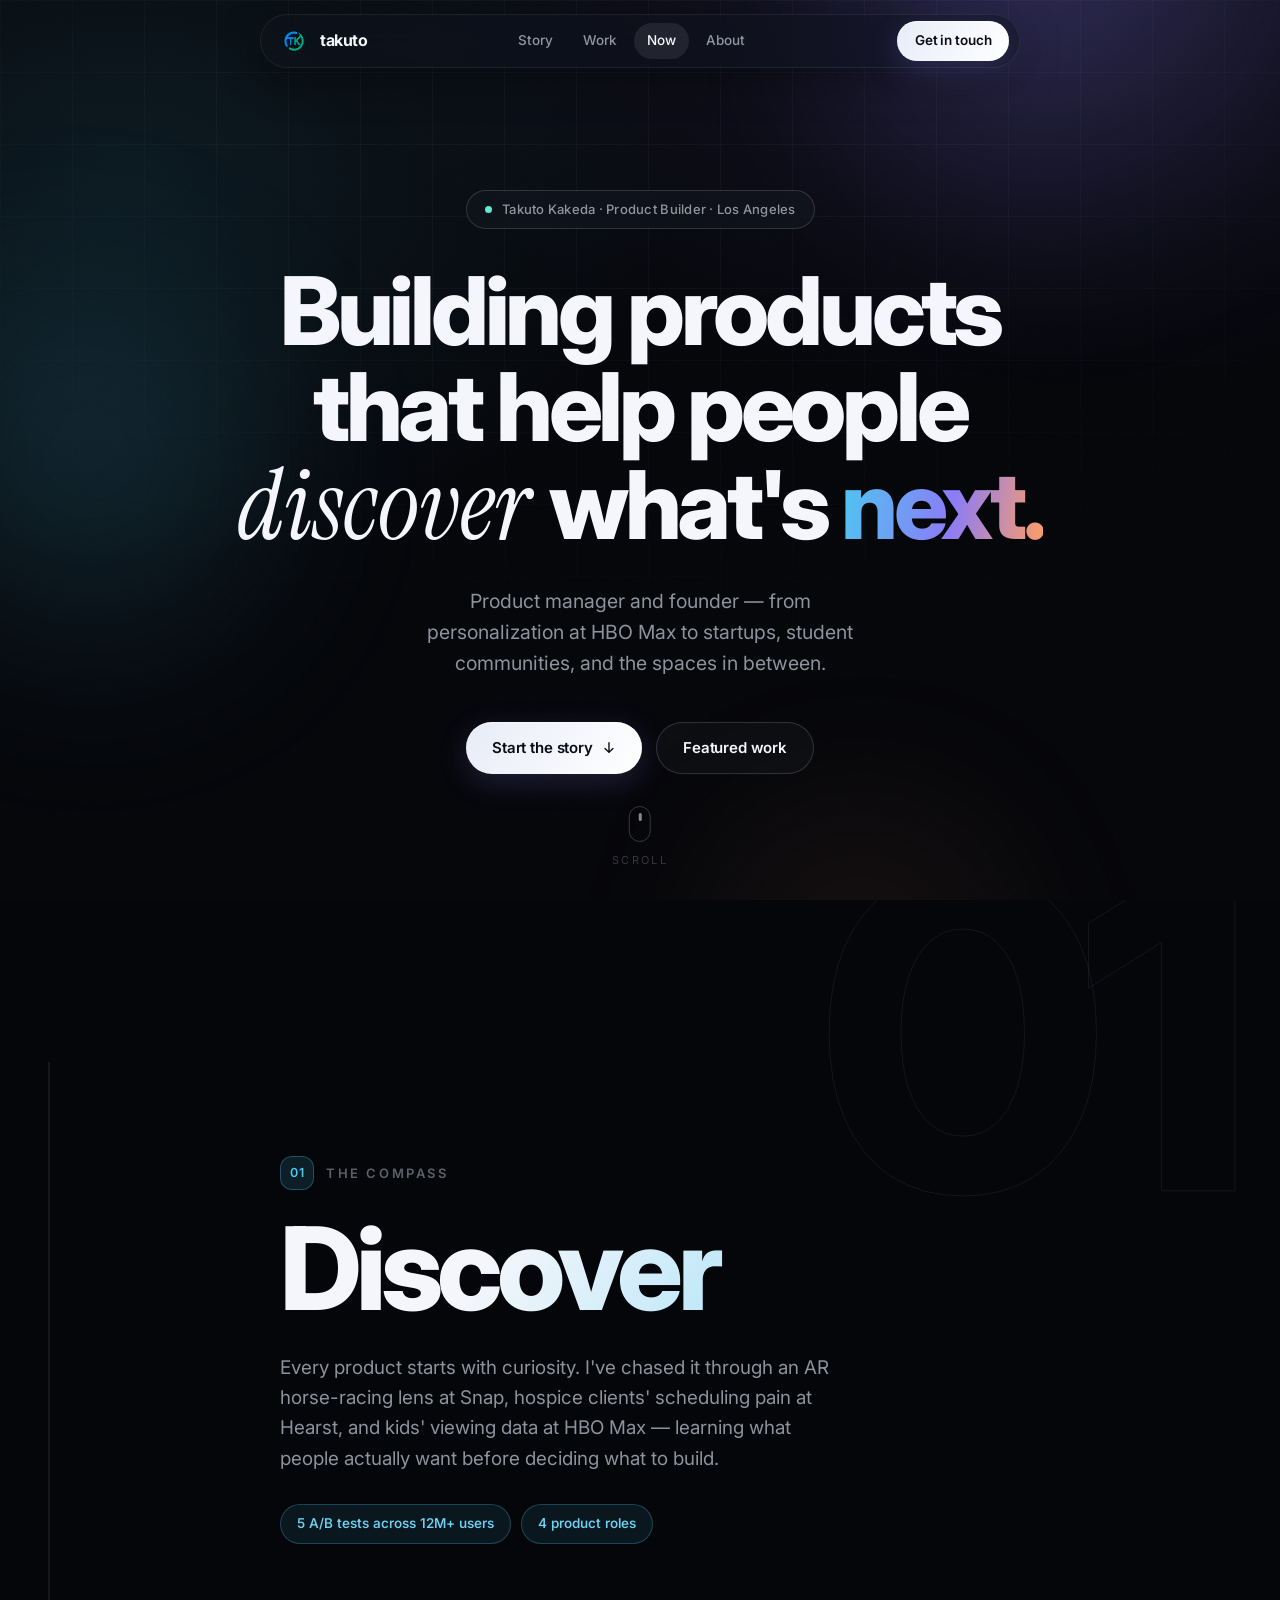
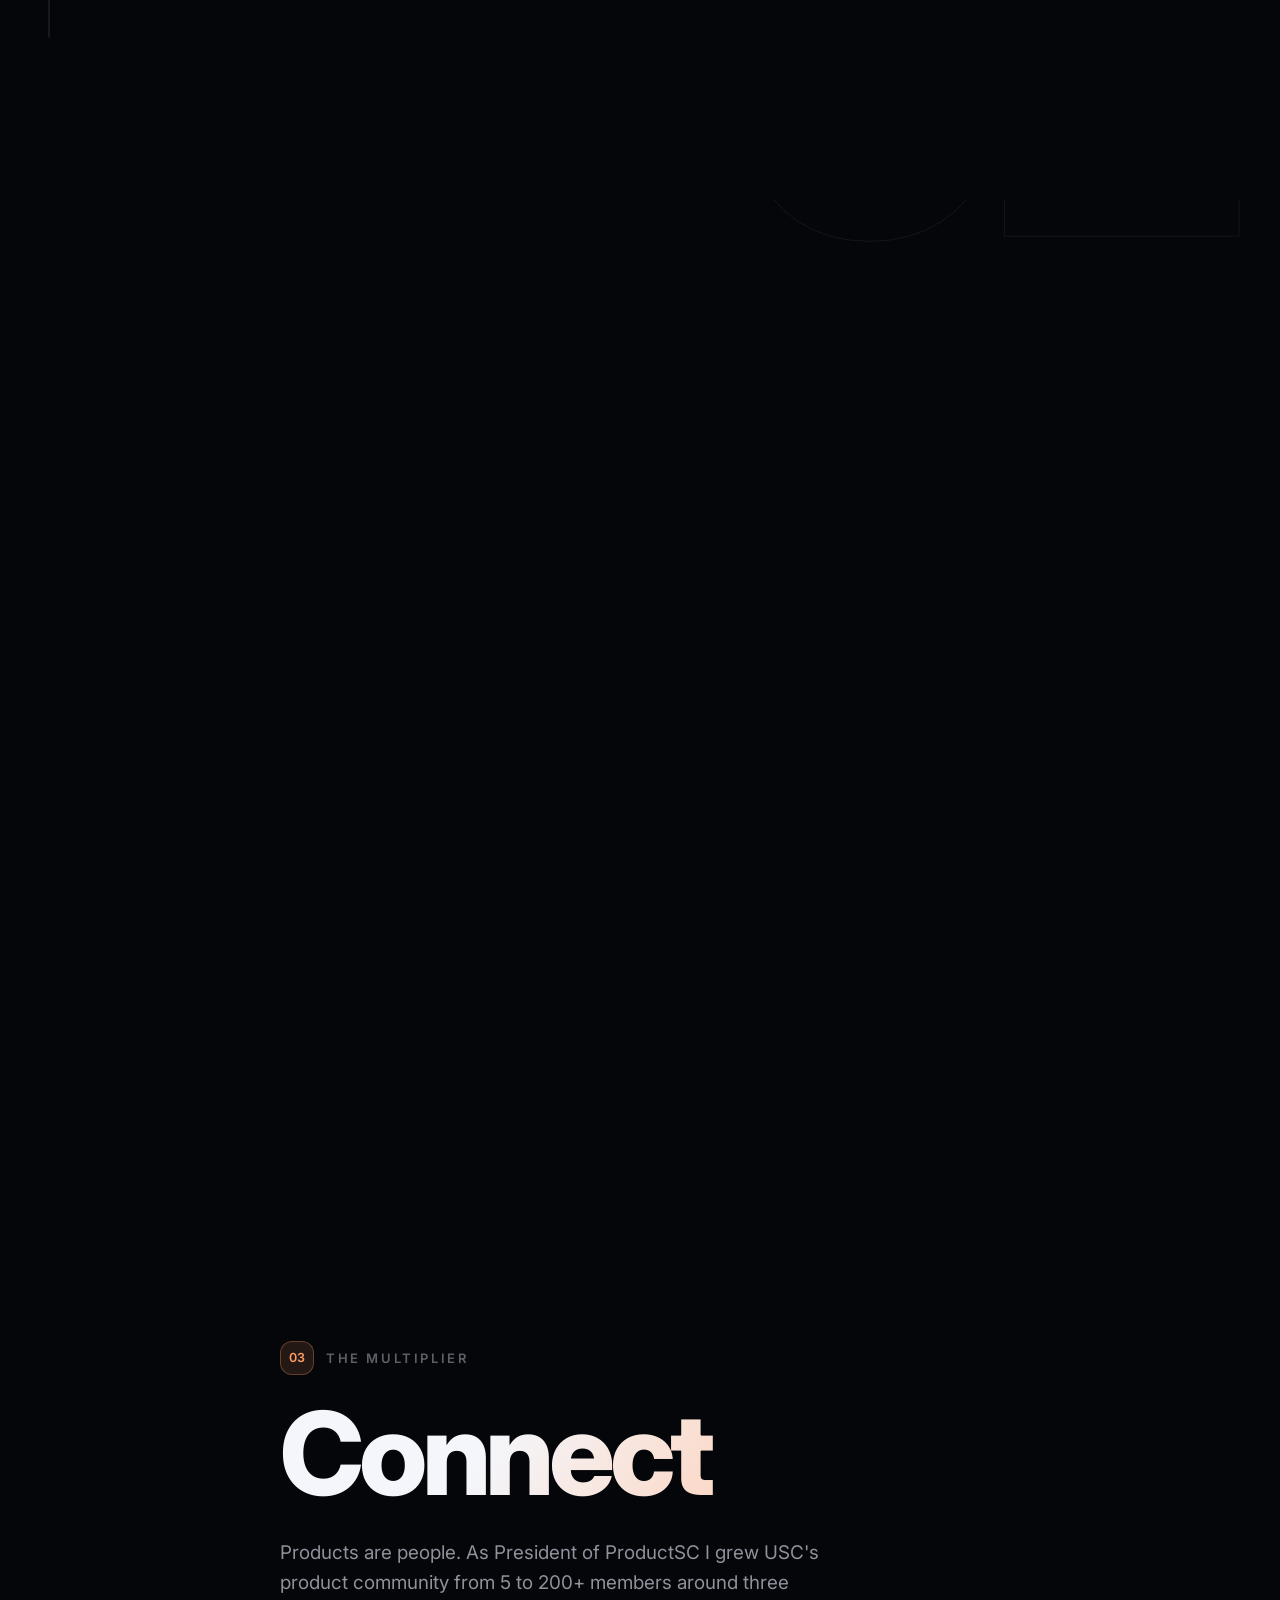
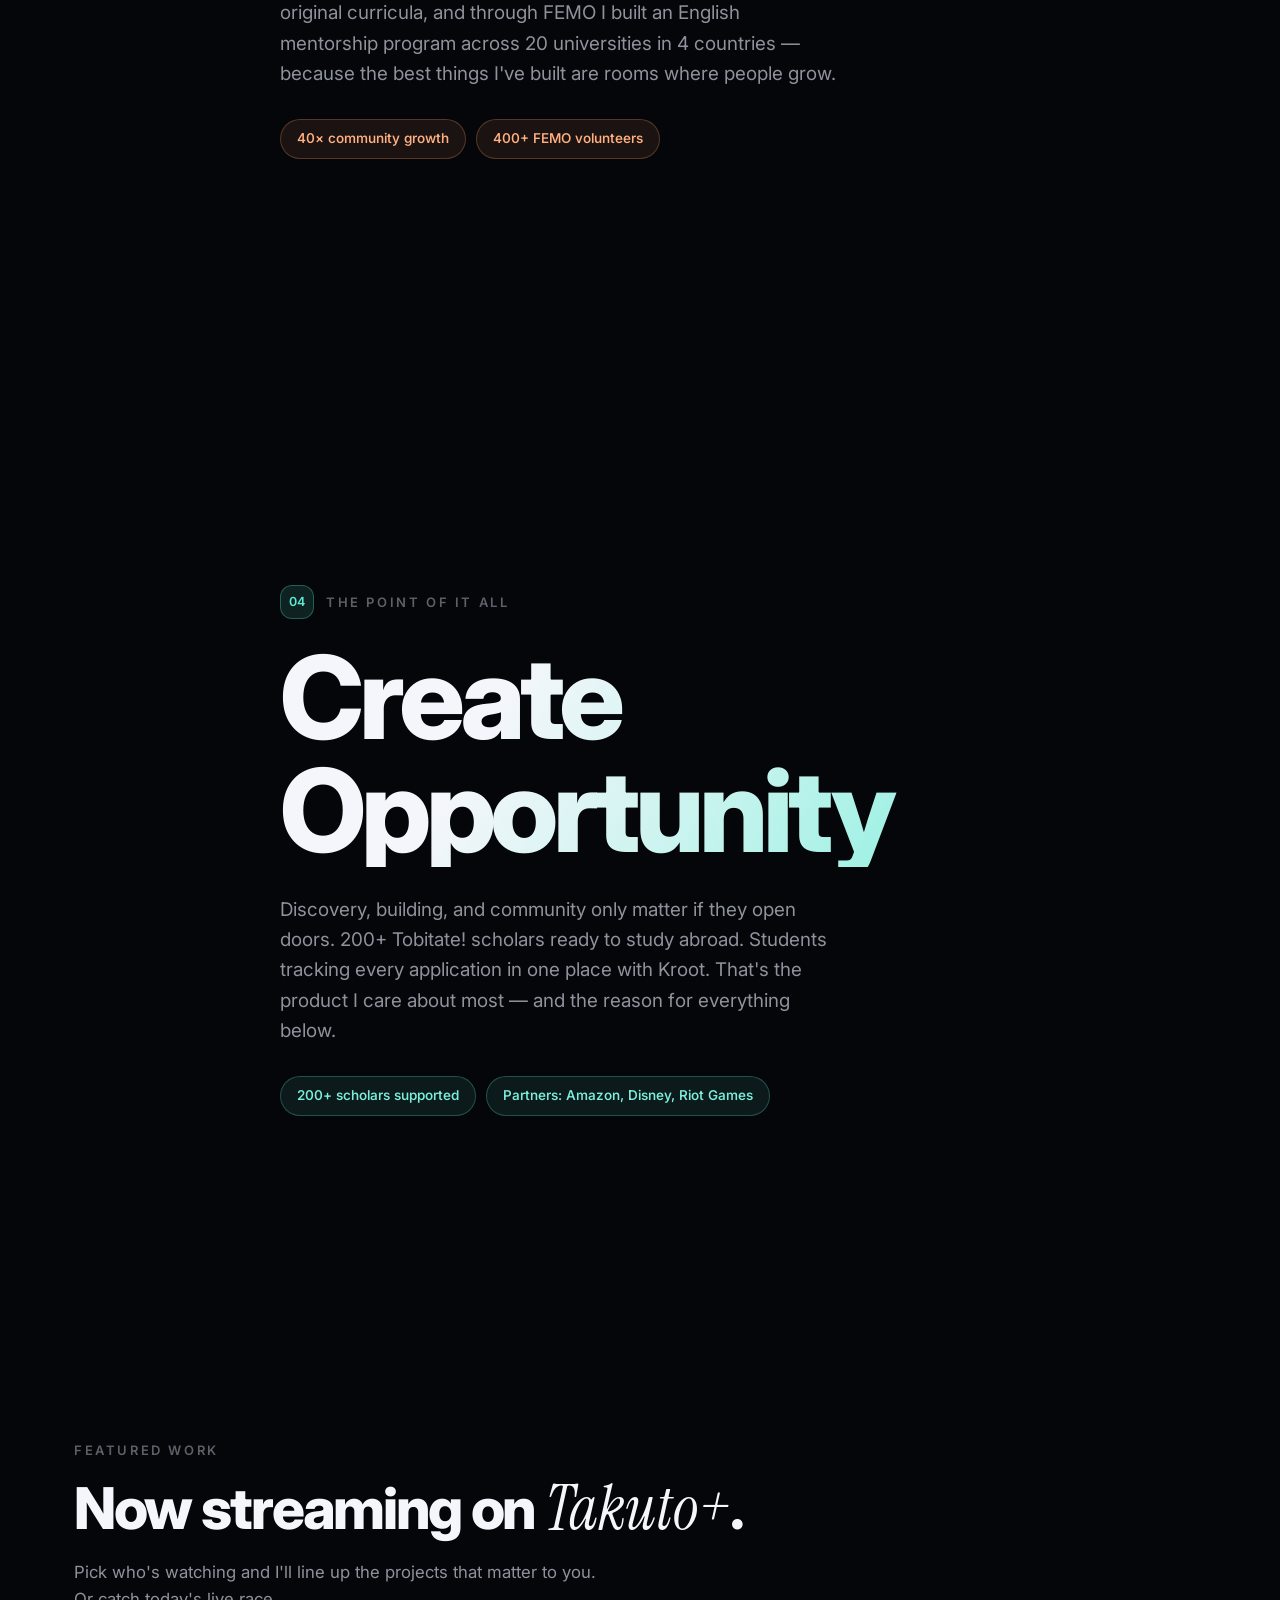
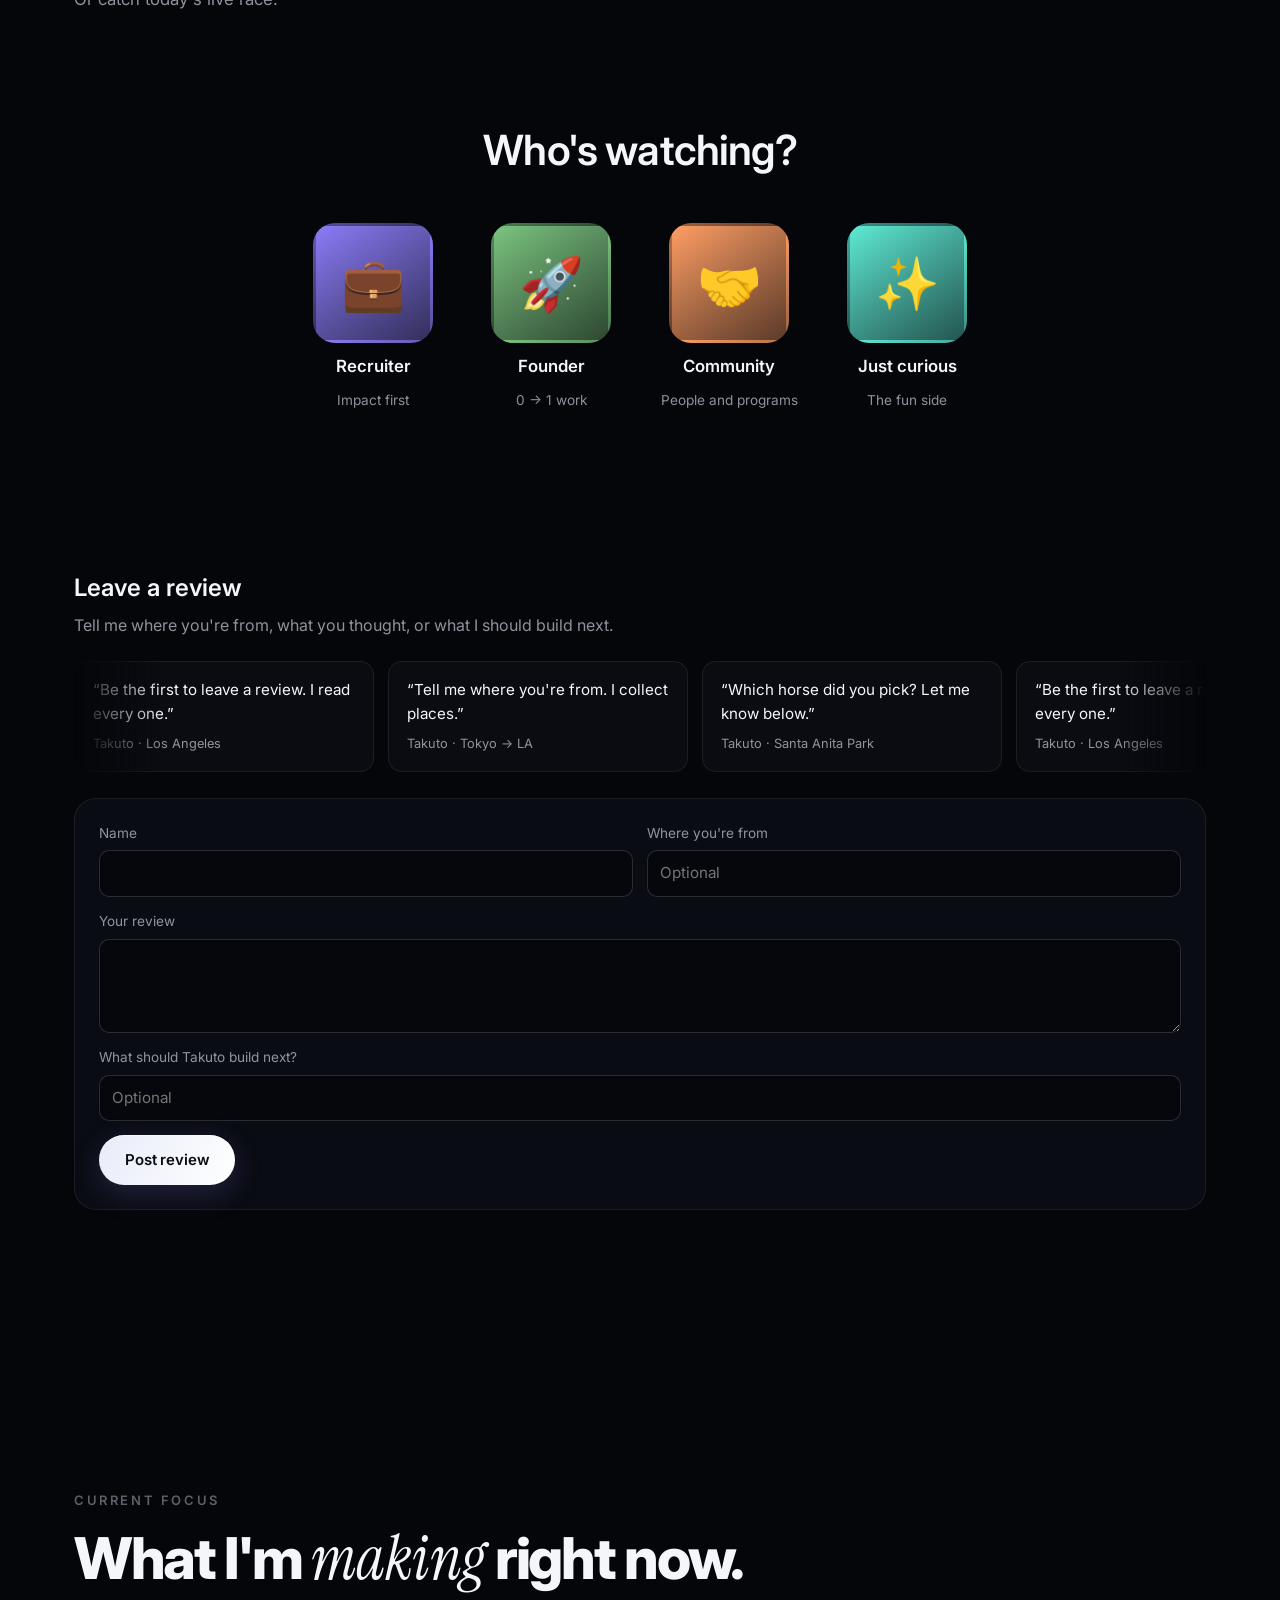
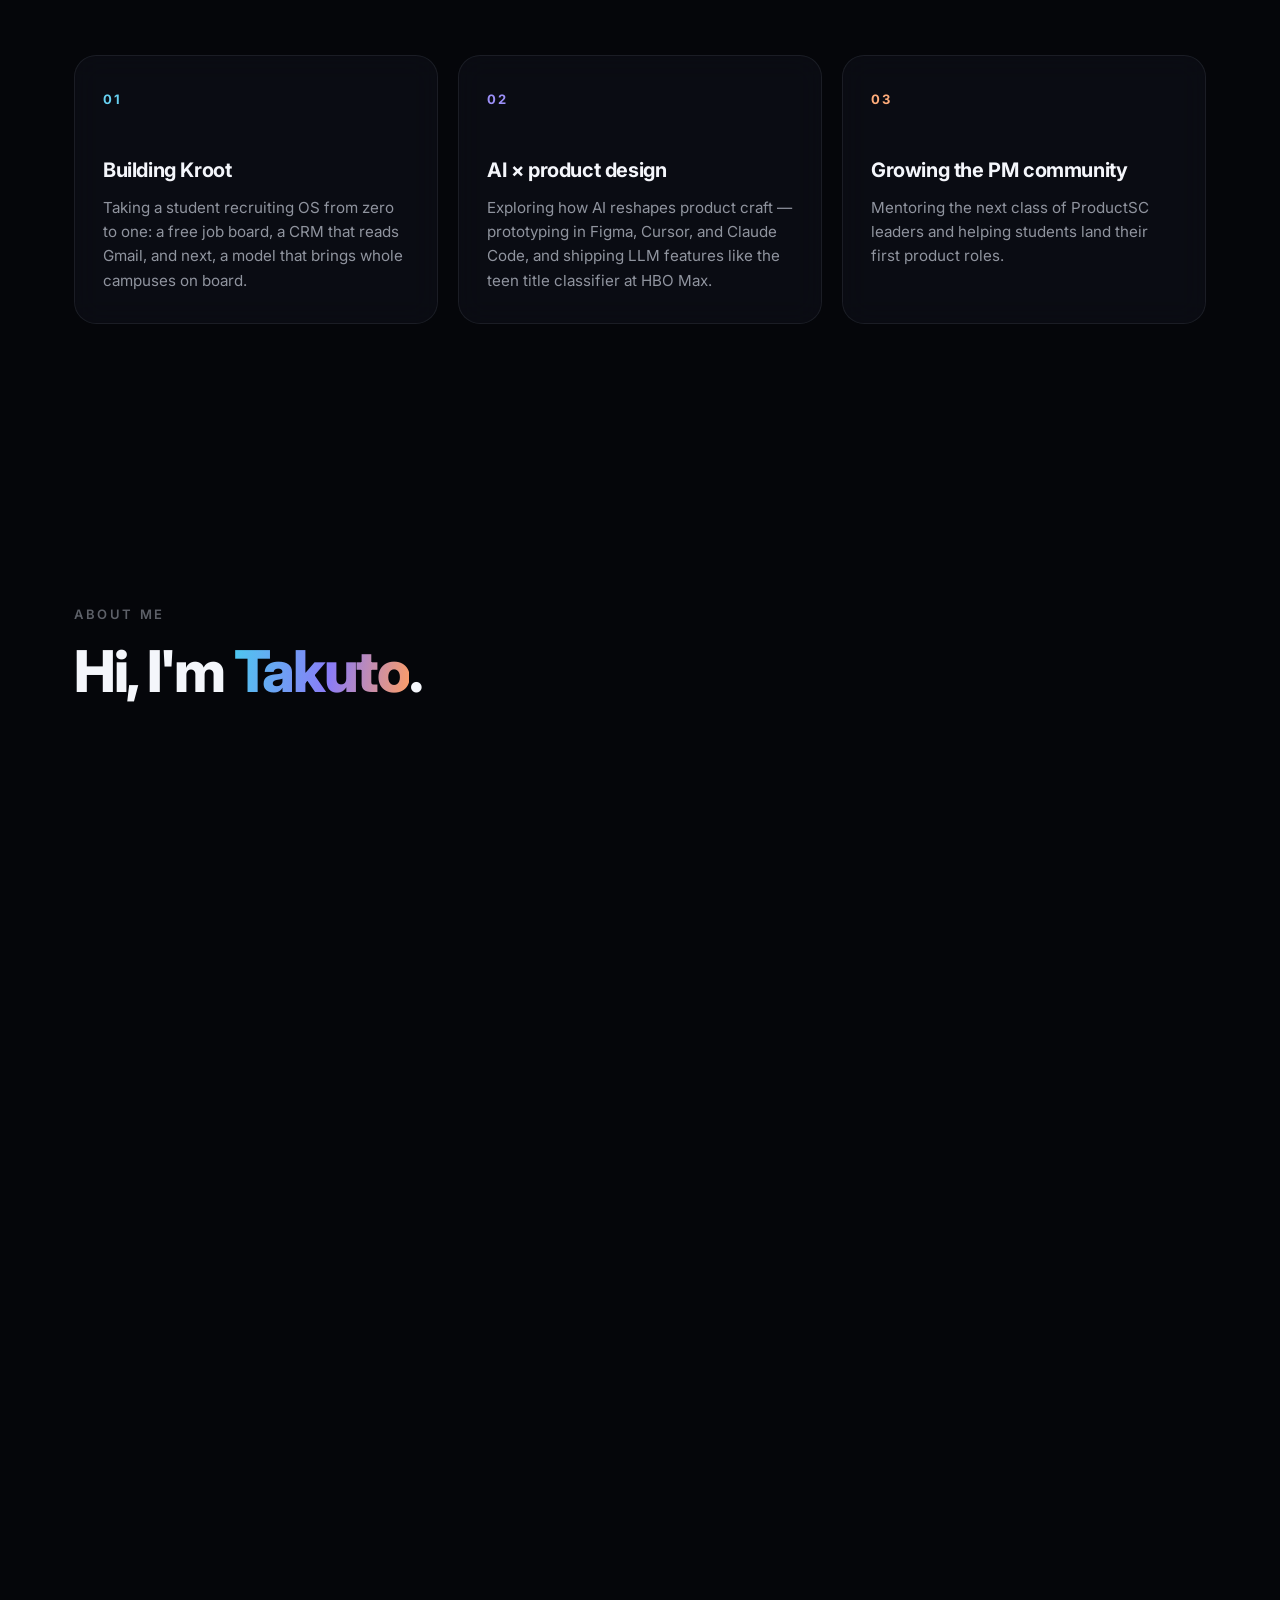
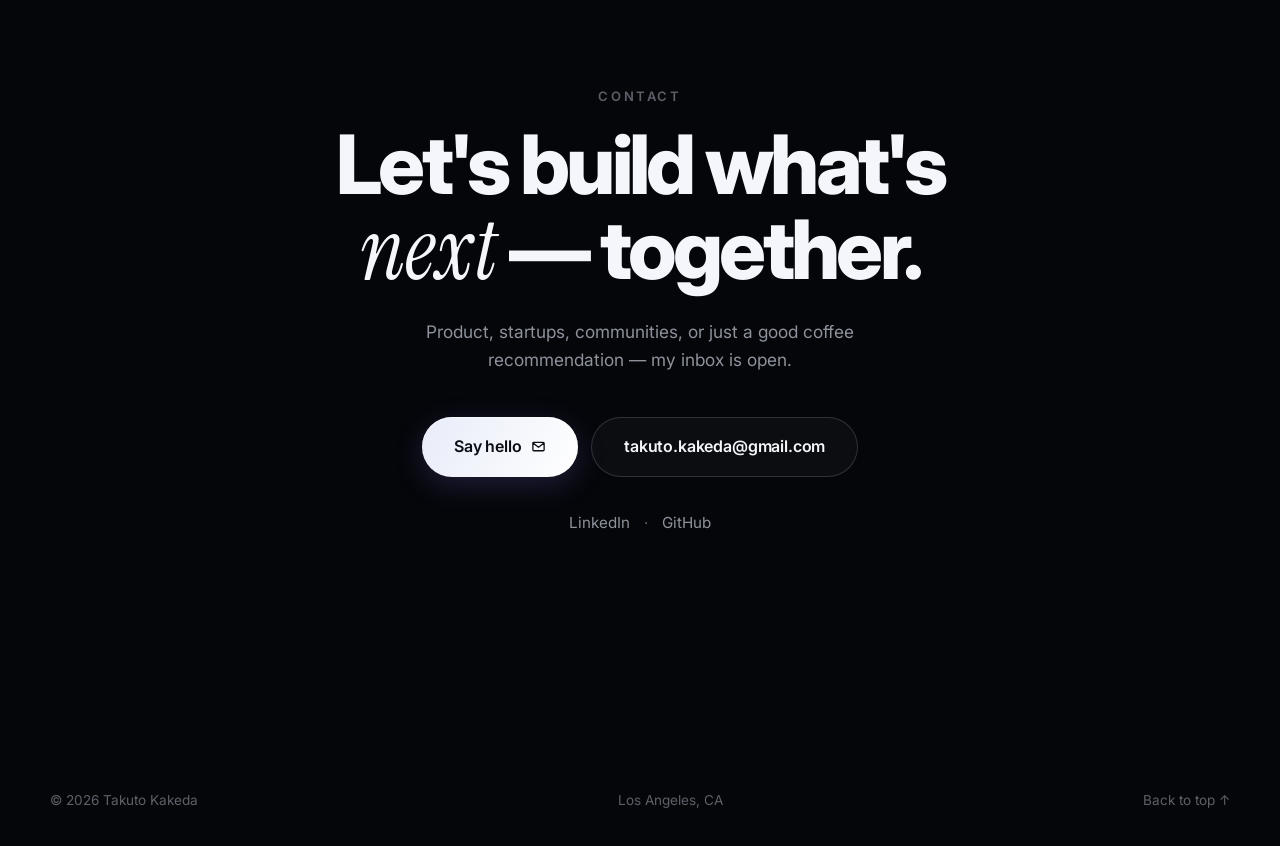
==== commit 0a407b7d: "Update story and About copy to match the resume Co-authored-by: Cursor <cursoragent@cursor.com>" ====
--- a/index.html
+++ b/index.html
@@ -85,14 +85,14 @@
                     <p class="chapter-kicker reveal"><span class="chapter-index">01</span> The compass</p>
                     <h2 class="chapter-title reveal d-1">Discover</h2>
                     <p class="chapter-copy reveal d-2">
-                        Every product starts with curiosity. I've chased it through AR experiments
-                        at Snap, 50+ customer interviews to reimagine comics at Hearst, and
-                        personalization research at HBO&nbsp;Max — learning what people actually
+                        Every product starts with curiosity. I've chased it through an AR
+                        horse-racing lens at Snap, hospice clients' scheduling pain at Hearst,
+                        and kids' viewing data at HBO&nbsp;Max — learning what people actually
                         want before deciding what to build.
                     </p>
                     <div class="chapter-stats reveal d-3">
-                        <span class="stat-chip">50+ customer interviews</span>
-                        <span class="stat-chip">3 product internships</span>
+                        <span class="stat-chip">5 A/B tests across 12M+ users</span>
+                        <span class="stat-chip">4 product roles</span>
                     </div>
                 </div>
             </article>
@@ -103,13 +103,12 @@
                     <p class="chapter-kicker reveal"><span class="chapter-index">02</span> The craft</p>
                     <h2 class="chapter-title reveal d-1">Build</h2>
                     <p class="chapter-copy reveal d-2">
-                        Ideas are cheap — shipping is the craft. I've co-founded BizLang, an AI
-                        language coach piloted with 50+ professionals, built Homie to bring
-                        people together over meals, and shipped recommendation work now reaching
-                        millions of HBO&nbsp;Max viewers.
+                        Ideas are cheap — shipping is the craft. I founded Kroot, a recruiting
+                        OS for students; built Bizlang, an AI tool that teaches workplace
+                        jargon; and ship discovery features for millions of HBO&nbsp;Max viewers.
                     </p>
                     <div class="chapter-stats reveal d-3">
-                        <span class="stat-chip">2 startups co-founded</span>
+                        <span class="stat-chip">3 startups built</span>
                         <span class="stat-chip">Features live for 12M+ users</span>
                     </div>
                 </div>
@@ -121,14 +120,15 @@
                     <p class="chapter-kicker reveal"><span class="chapter-index">03</span> The multiplier</p>
                     <h2 class="chapter-title reveal d-1">Connect</h2>
                     <p class="chapter-copy reveal d-2">
-                        Products are people. As President of ProductSC I rebuilt USC's product
-                        community around three original curricula, and through FEMO I paired
-                        100+ international students with English-speaking mentors — because the
-                        best things I've built are rooms where people grow.
+                        Products are people. As President of ProductSC I grew USC's product
+                        community from 5 to 200+ members around three original curricula, and
+                        through FEMO I built an English mentorship program across 20 universities
+                        in 4 countries — because the best things I've built are rooms where
+                        people grow.
                     </p>
                     <div class="chapter-stats reveal d-3">
                         <span class="stat-chip">40× community growth</span>
-                        <span class="stat-chip">100+ mentor–mentee pairs</span>
+                        <span class="stat-chip">400+ FEMO volunteers</span>
                     </div>
                 </div>
             </article>
@@ -140,13 +140,13 @@
                     <h2 class="chapter-title reveal d-1">Create<br/>Opportunity</h2>
                     <p class="chapter-copy reveal d-2">
                         Discovery, building, and community only matter if they open doors.
-                        50+ students placed into PM internships. Mentees speaking with new
-                        confidence. That's the product I care about most — and the reason
-                        for everything below.
+                        200+ Tobitate! scholars ready to study abroad. Students tracking every
+                        application in one place with Kroot. That's the product I care about
+                        most — and the reason for everything below.
                     </p>
                     <div class="chapter-stats reveal d-3">
-                        <span class="stat-chip">50+ PM placements</span>
-                        <span class="stat-chip">85% report new confidence</span>
+                        <span class="stat-chip">200+ scholars supported</span>
+                        <span class="stat-chip">Partners: Amazon, Disney, Riot Games</span>
                     </div>
                 </div>
             </article>
@@ -207,7 +207,7 @@
                 <div class="focus-card spotlight reveal d-1" style="--pc:#8b7cf7">
                     <span class="focus-num">02</span>
                     <h3>AI × product design</h3>
-                    <p>Exploring how AI reshapes product craft — prototyping in Figma and code, and pressure-testing ideas from my AI Application &amp; Product Design minor.</p>
+                    <p>Exploring how AI reshapes product craft — prototyping in Figma, Cursor, and Claude Code, and shipping LLM features like the teen title classifier at HBO&nbsp;Max.</p>
                 </div>
                 <div class="focus-card spotlight reveal d-2" style="--pc:#ff9e64">
                     <span class="focus-num">03</span>
@@ -224,14 +224,14 @@
                     <p class="section-kicker reveal">About me</p>
                     <h2 class="section-title reveal d-1">Hi, I'm <span class="grad">Takuto</span>.</h2>
                     <p class="about-lede reveal d-2">
-                        I'm a product builder from Japan, based in Los Angeles — a USC Marshall
-                        student in Business Administration with a minor in AI Application &amp;
-                        Product Design.
+                        I'm a product builder from Japan, based in Los Angeles. I studied Business
+                        Administration (Business Analytics) at USC Marshall, with a minor in AI
+                        Applications + Computer Programming.
                     </p>
                     <p class="about-copy reveal d-3">
                         My path has always been about connecting people, ideas, and communities:
-                        product internships at Snap, Hearst, and Warner Bros. Discovery; startups
-                        like BizLang and Homie; and communities like ProductSC and FEMO. The common
+                        product work at Snap, Wellx.ai, Hearst, and Warner Bros. Discovery; startups
+                        like Kroot and Bizlang; and communities like ProductSC and FEMO. The common
                         thread is building experiences that bring people closer together — and
                         closer to what's next for them.
                     </p>
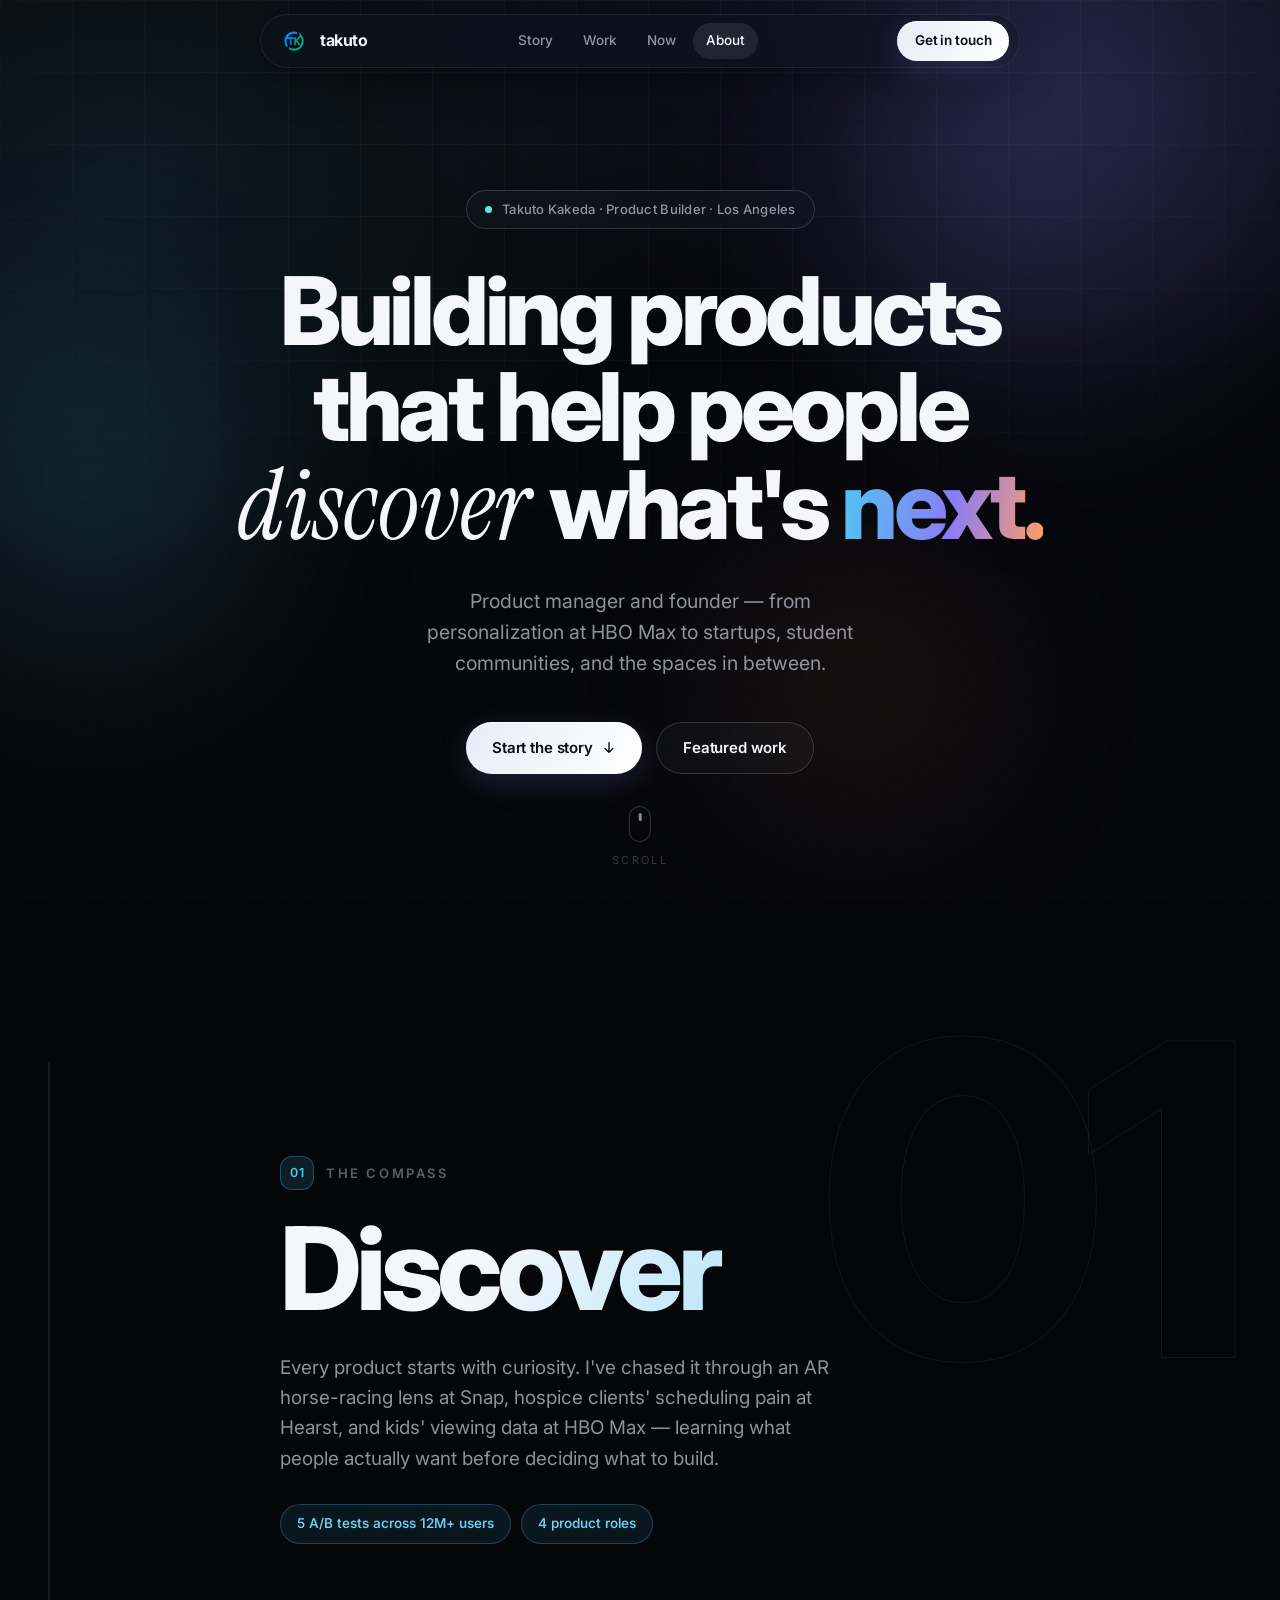
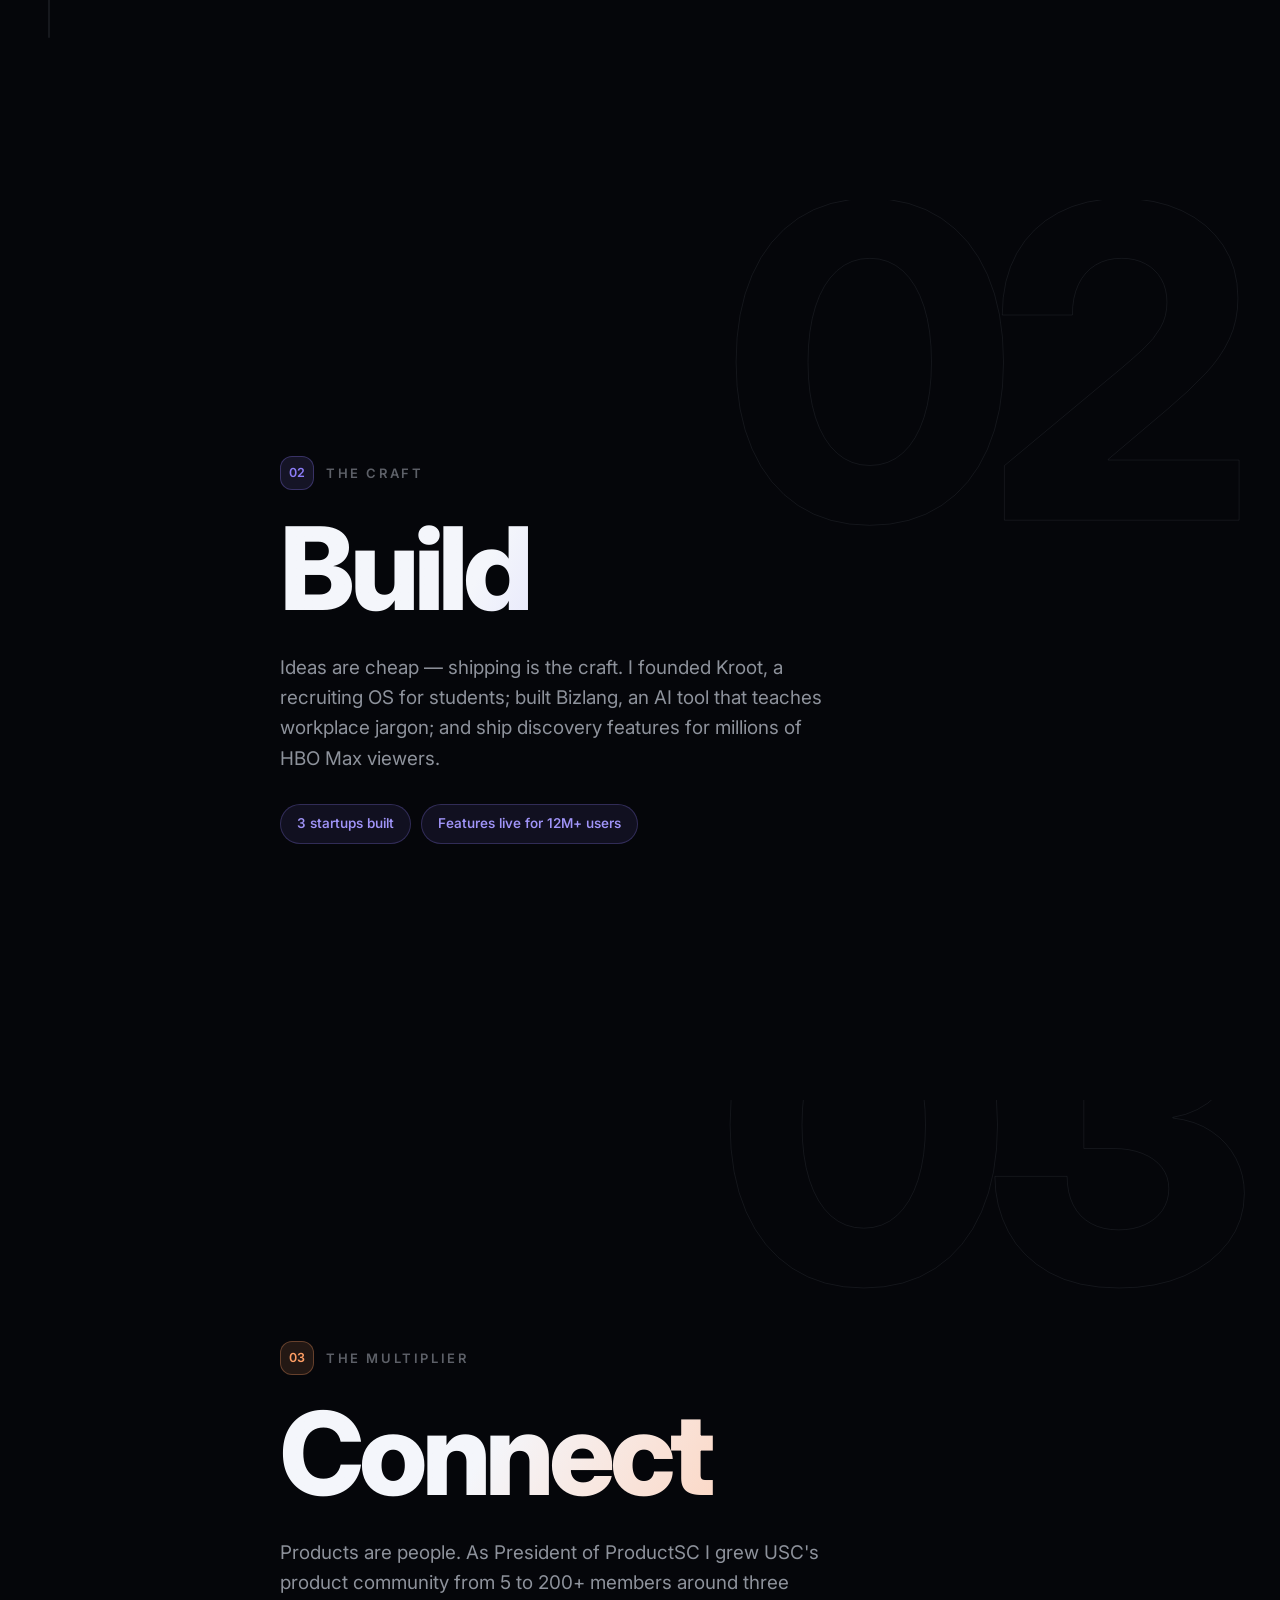
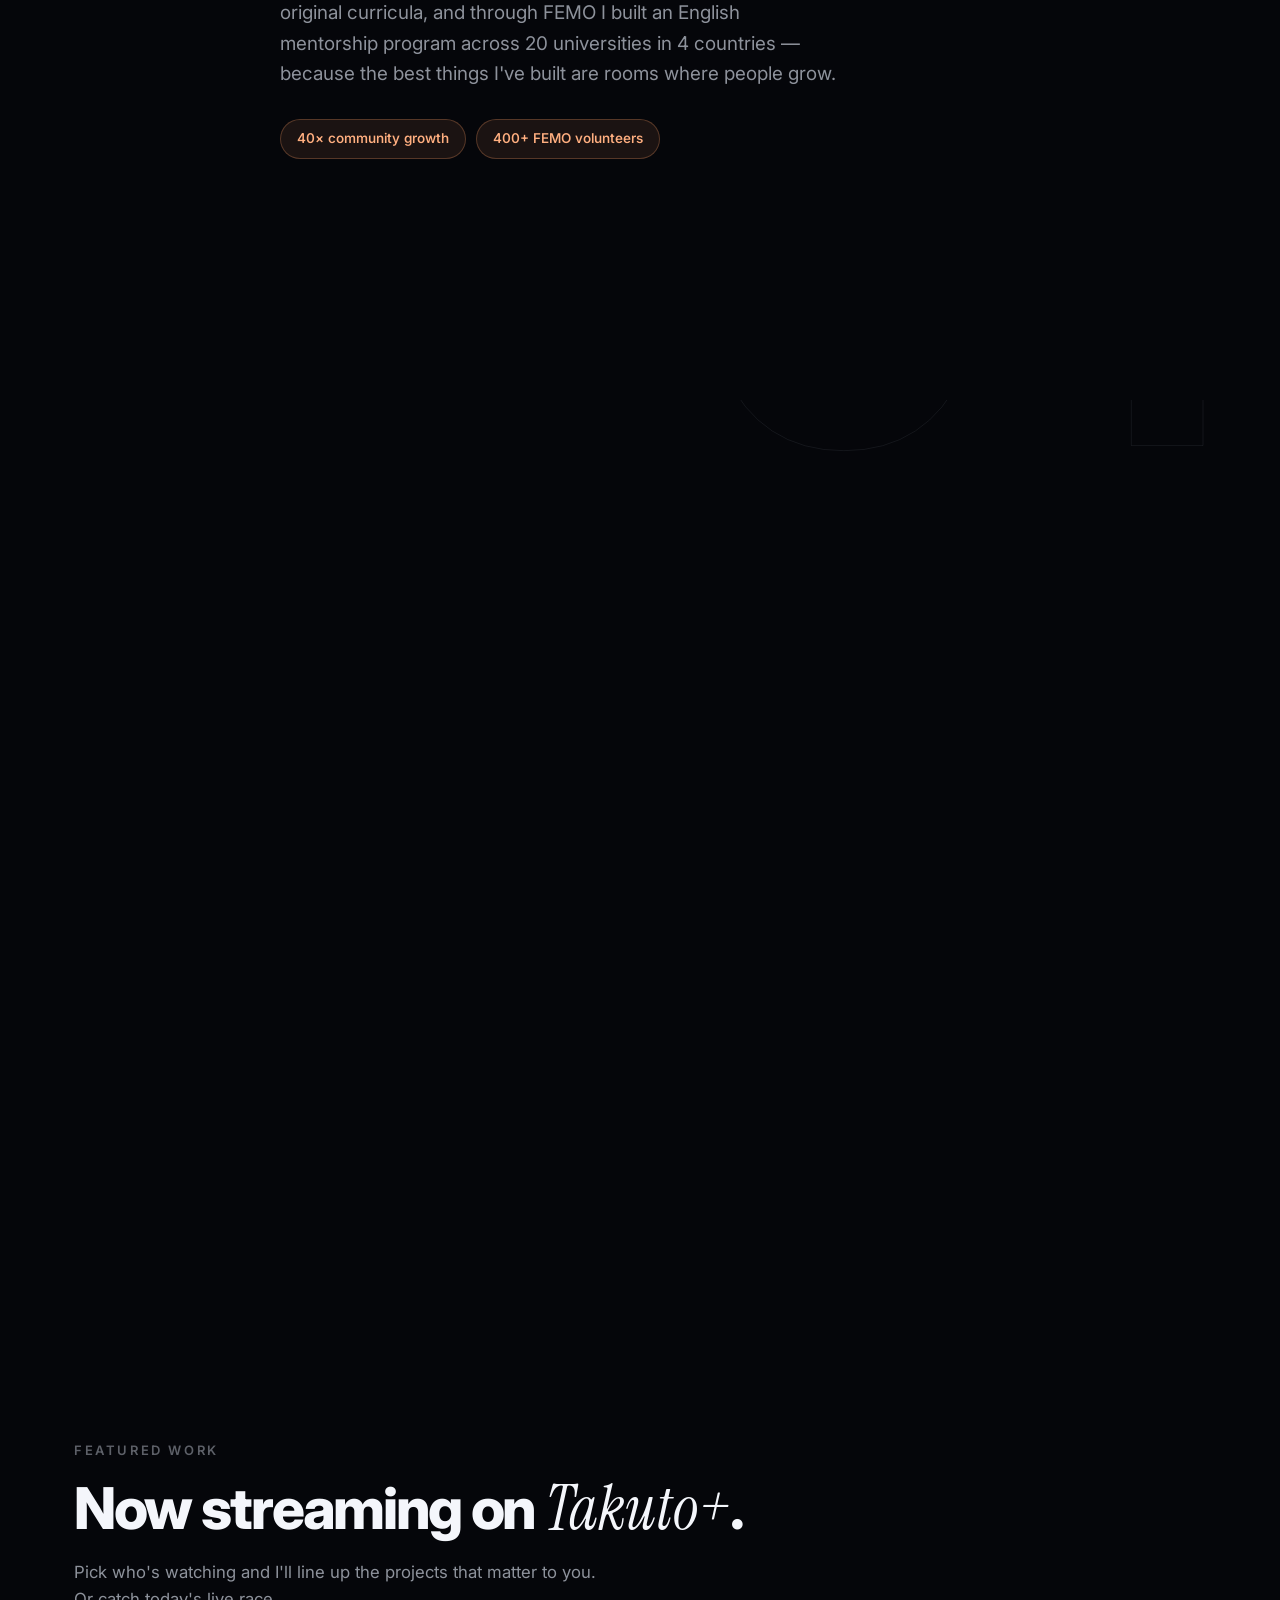
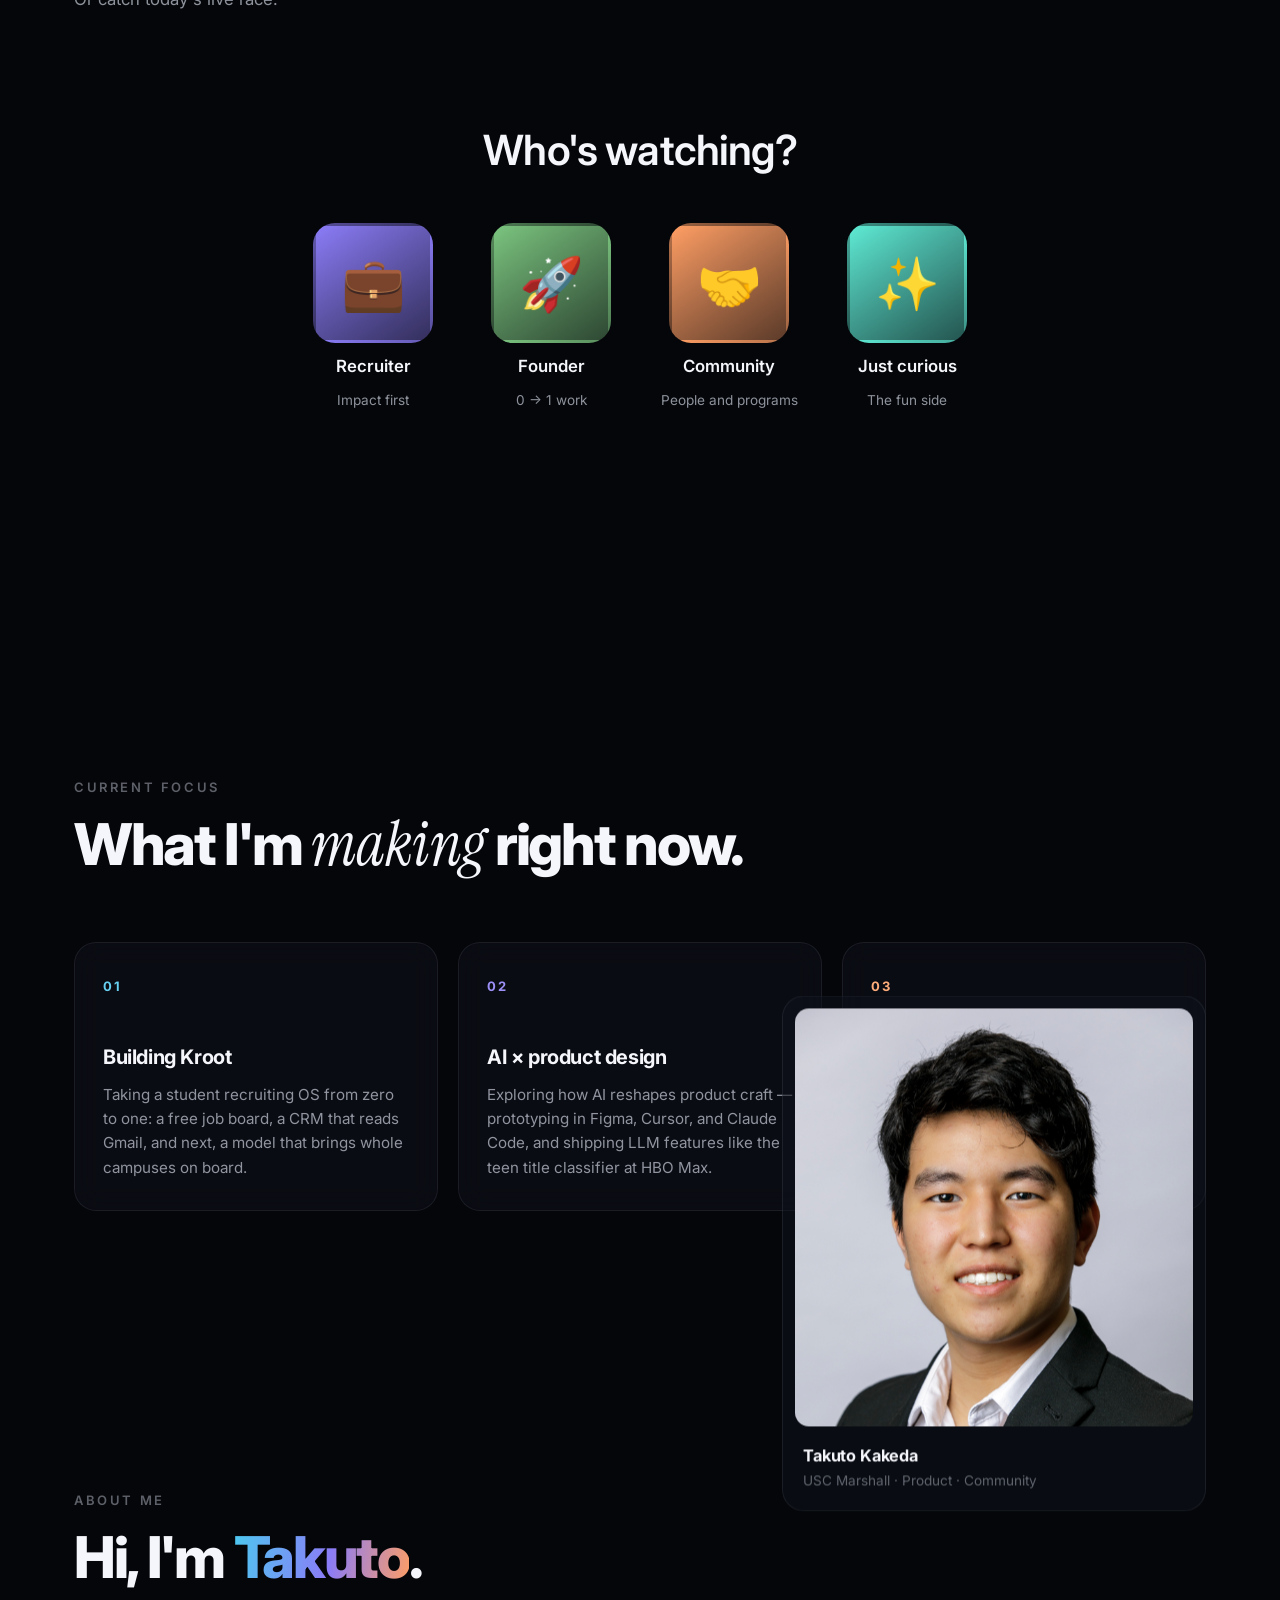
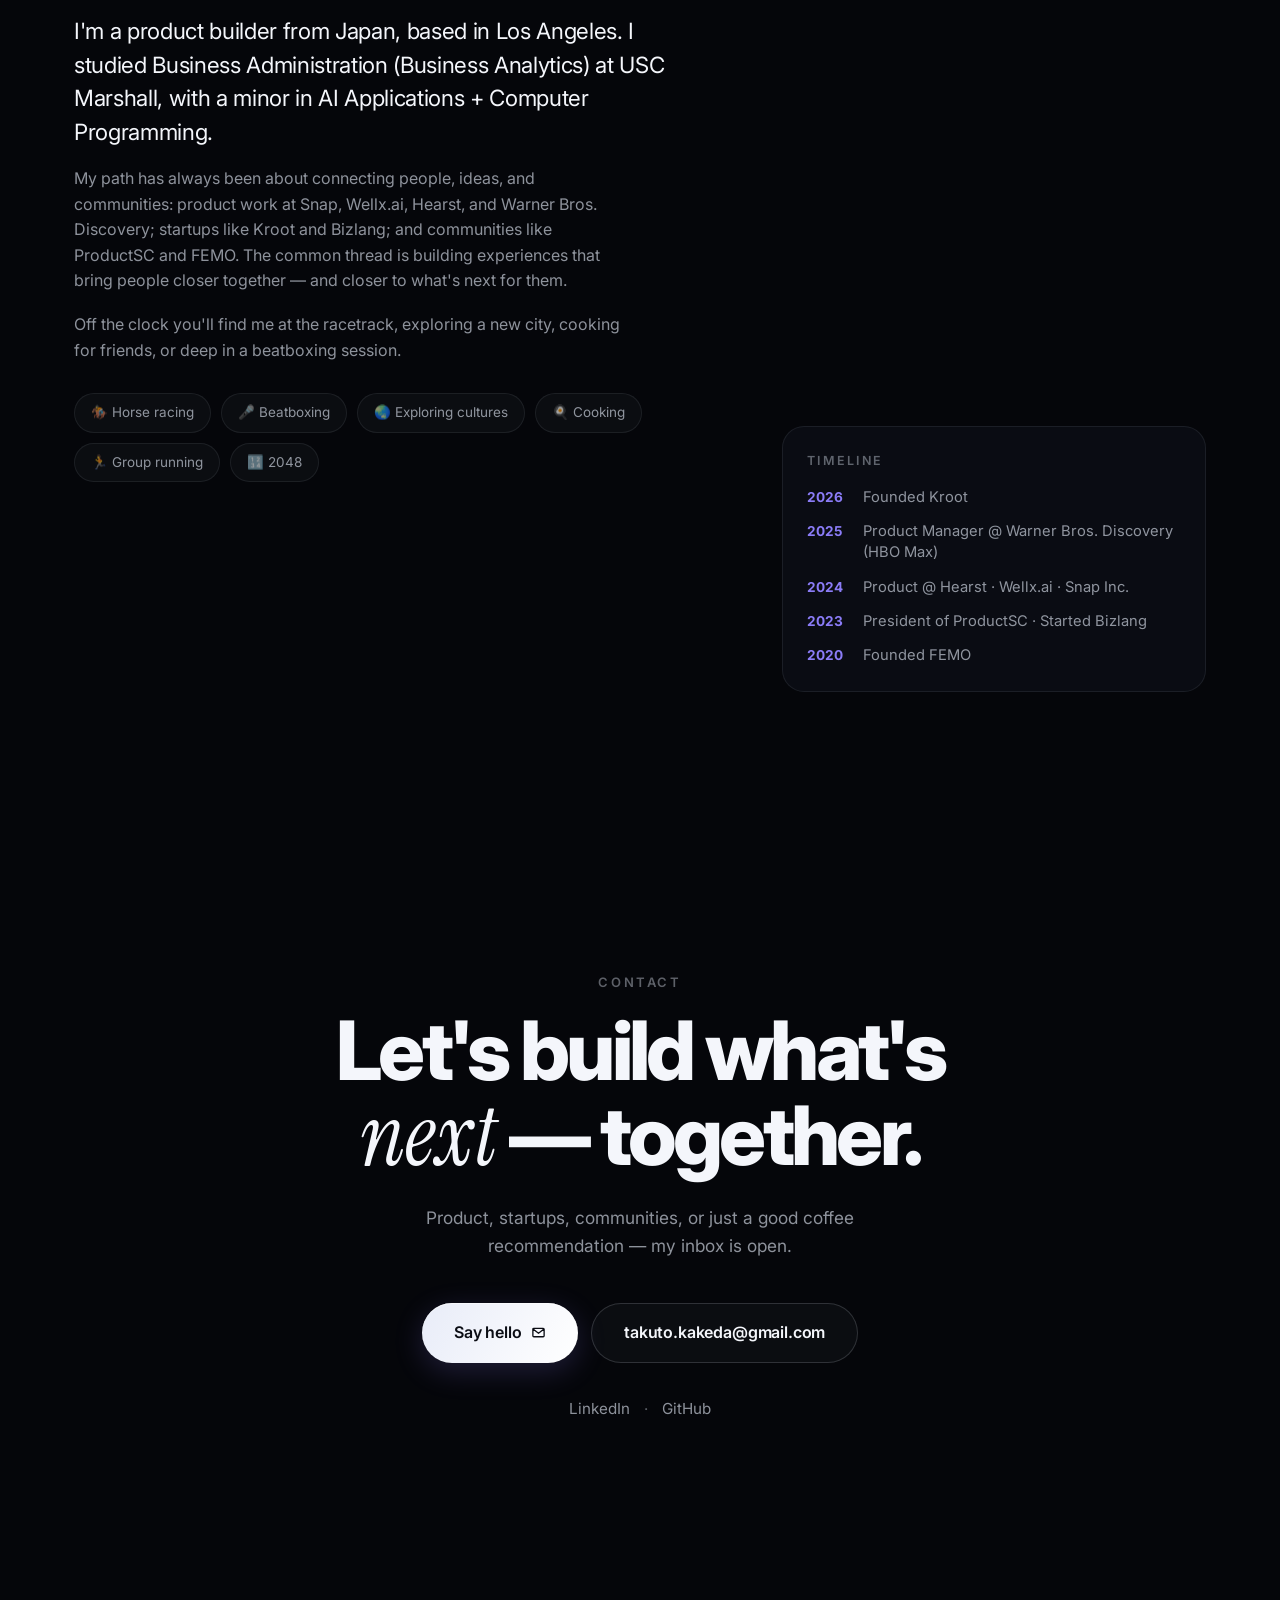
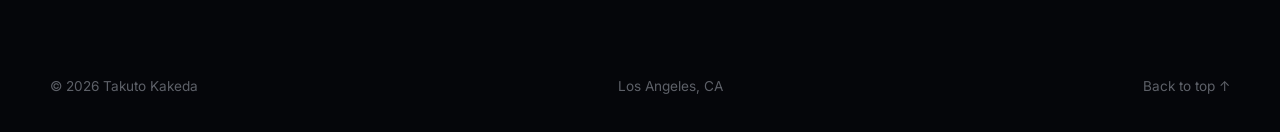
==== commit 09996ec7: "Harden overlay focus and Race again timer Co-authored-by: Cursor <cursoragent@cursor.com>" ====
--- a/index.html
+++ b/index.html
@@ -156,7 +156,7 @@
         <section class="work section" id="work">
             <div class="section-head">
                 <p class="section-kicker reveal">Featured work</p>
-                <h2 class="section-title reveal d-1">Now streaming on <span class="accent-serif">Takuto+</span>.</h2>
+                <h2 class="section-title reveal d-1" id="work-title" tabindex="-1">Now streaming on <span class="accent-serif">Takuto+</span>.</h2>
                 <p class="section-sub reveal d-2">Pick who's watching and I'll line up the projects that matter to you. Or catch today's live race.</p>
             </div>
 
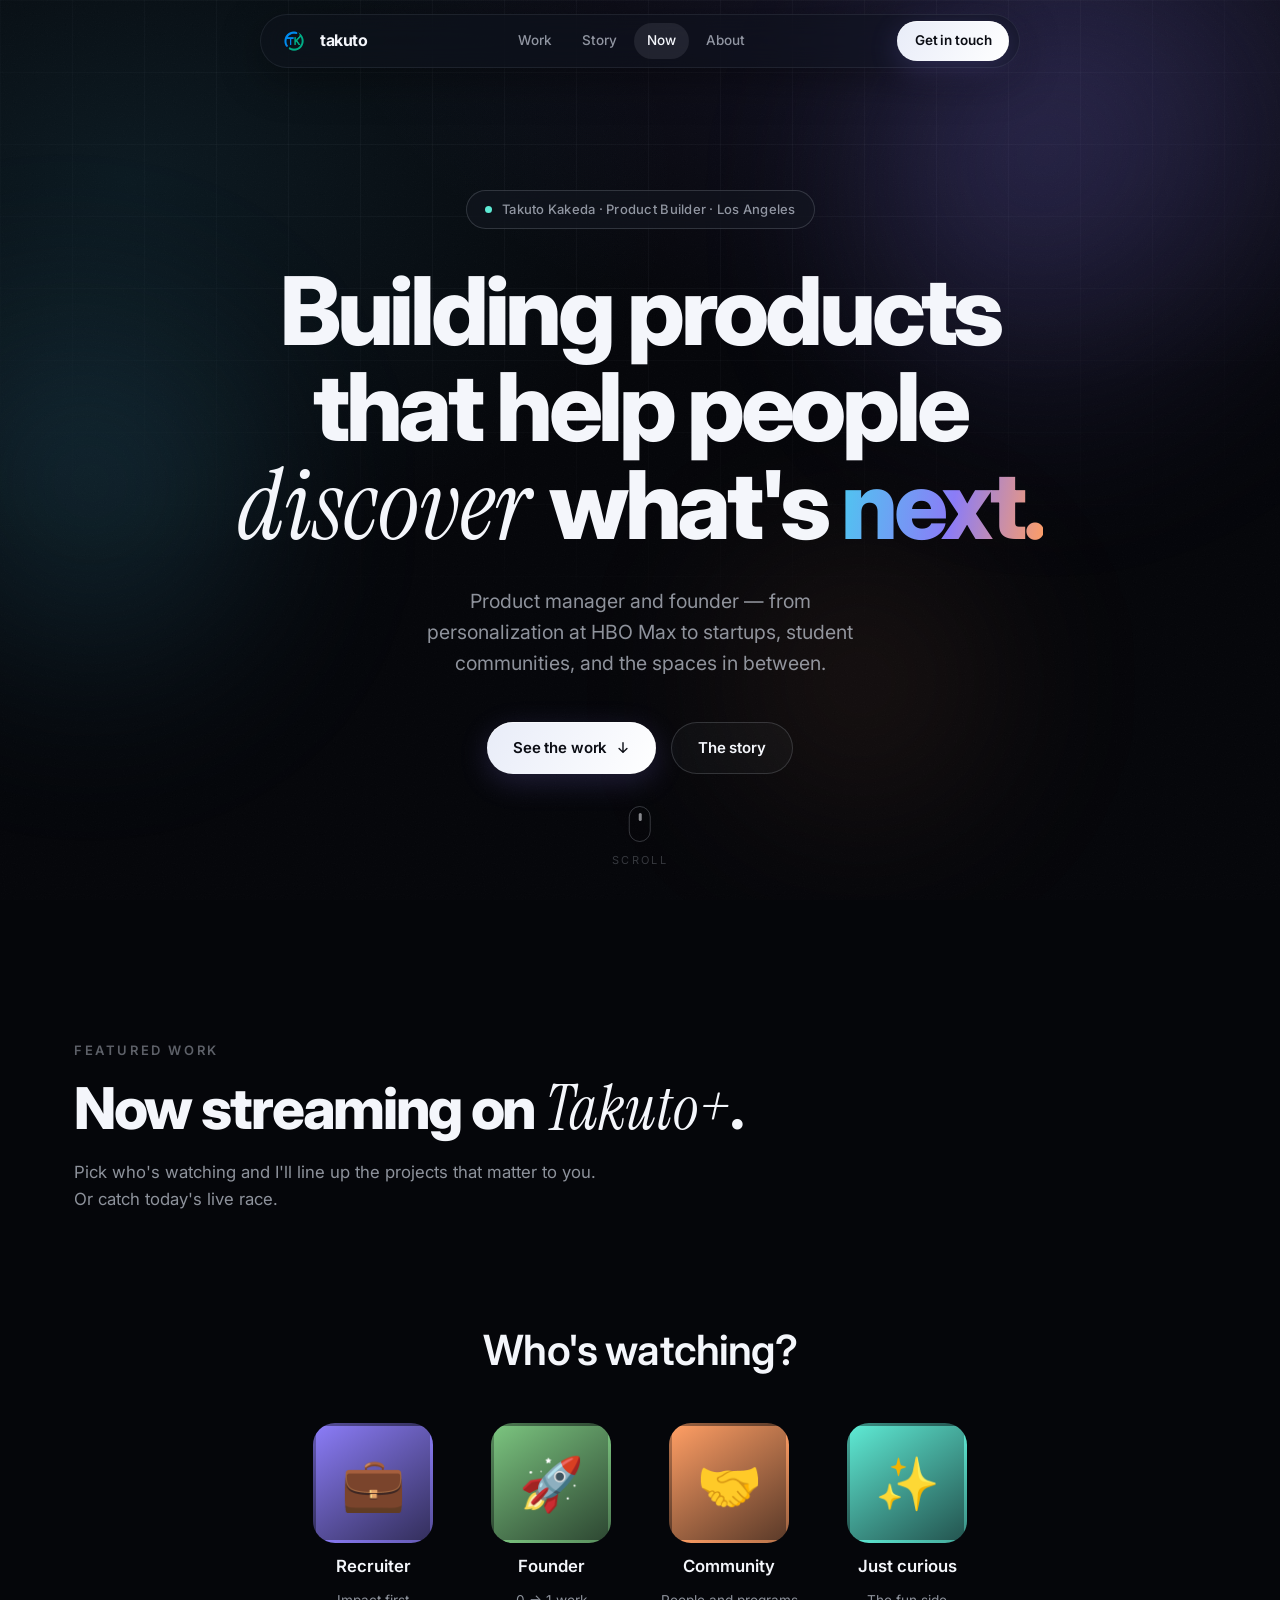
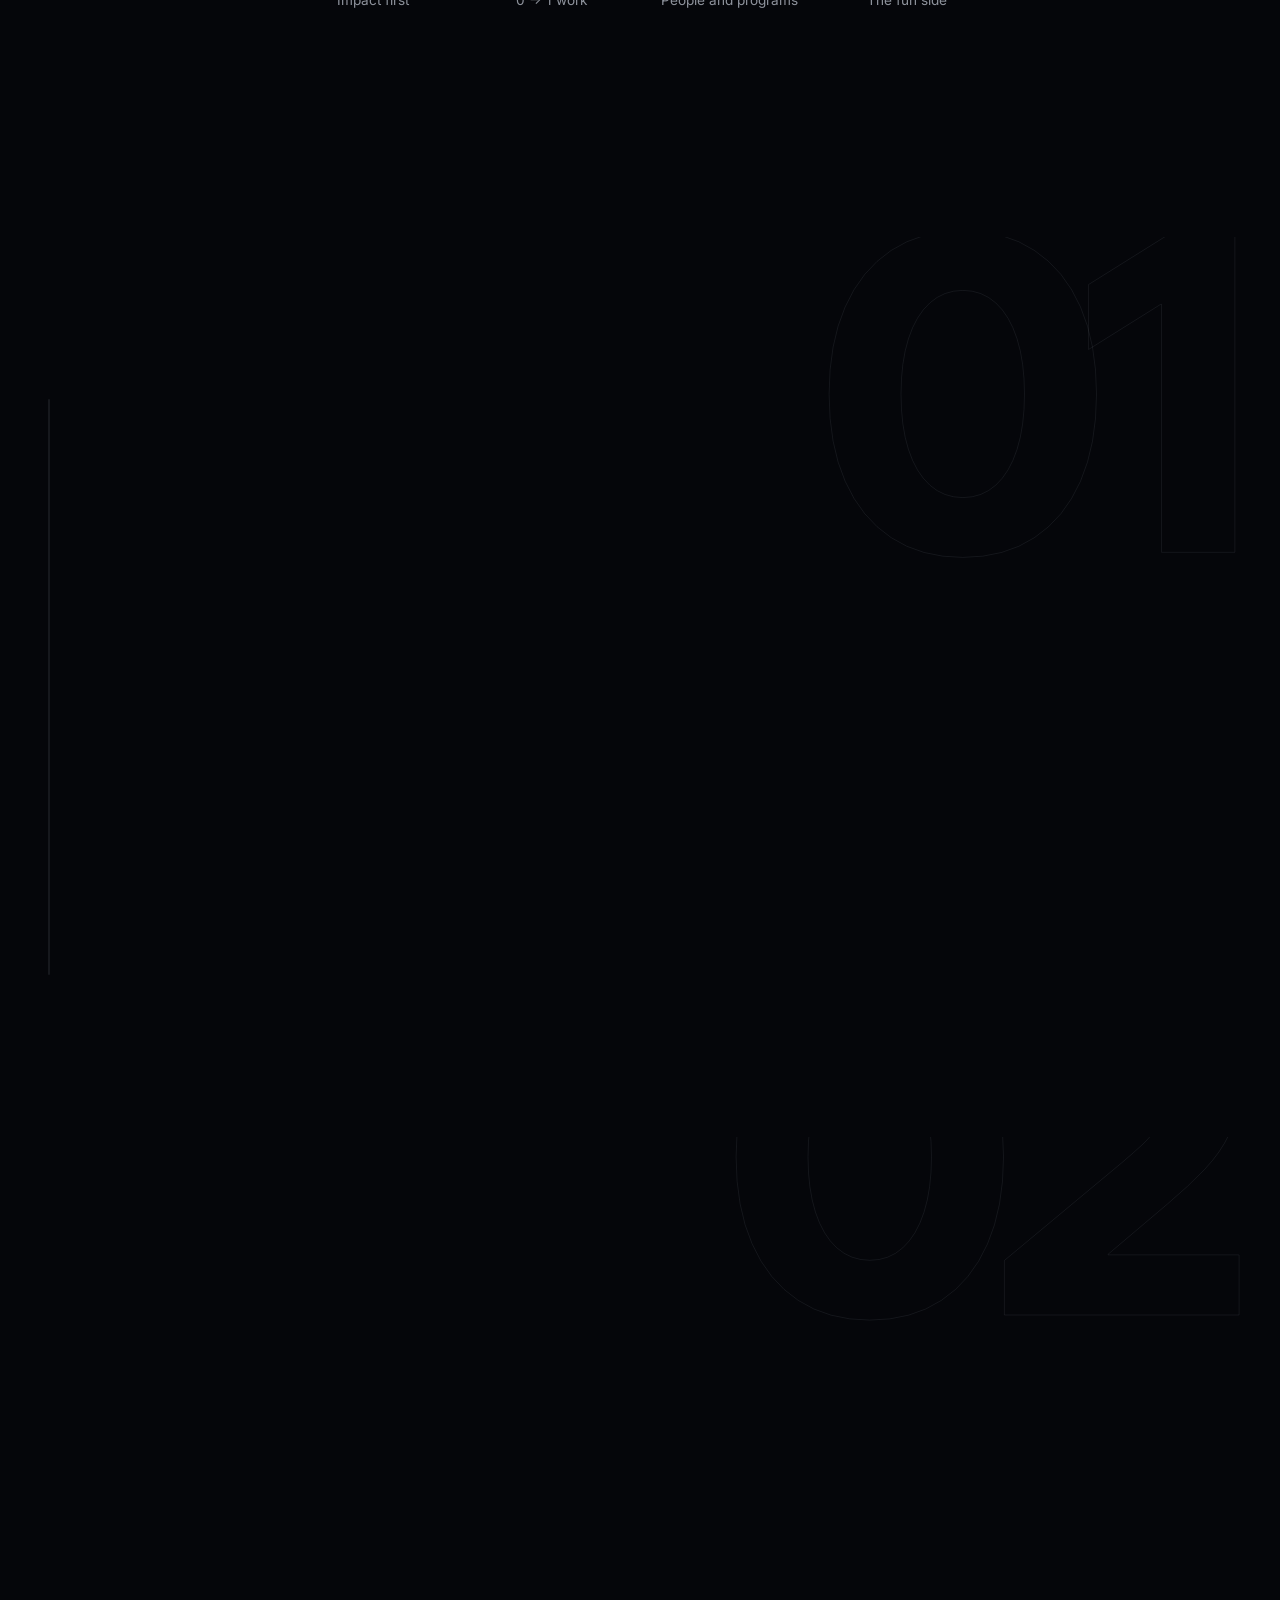
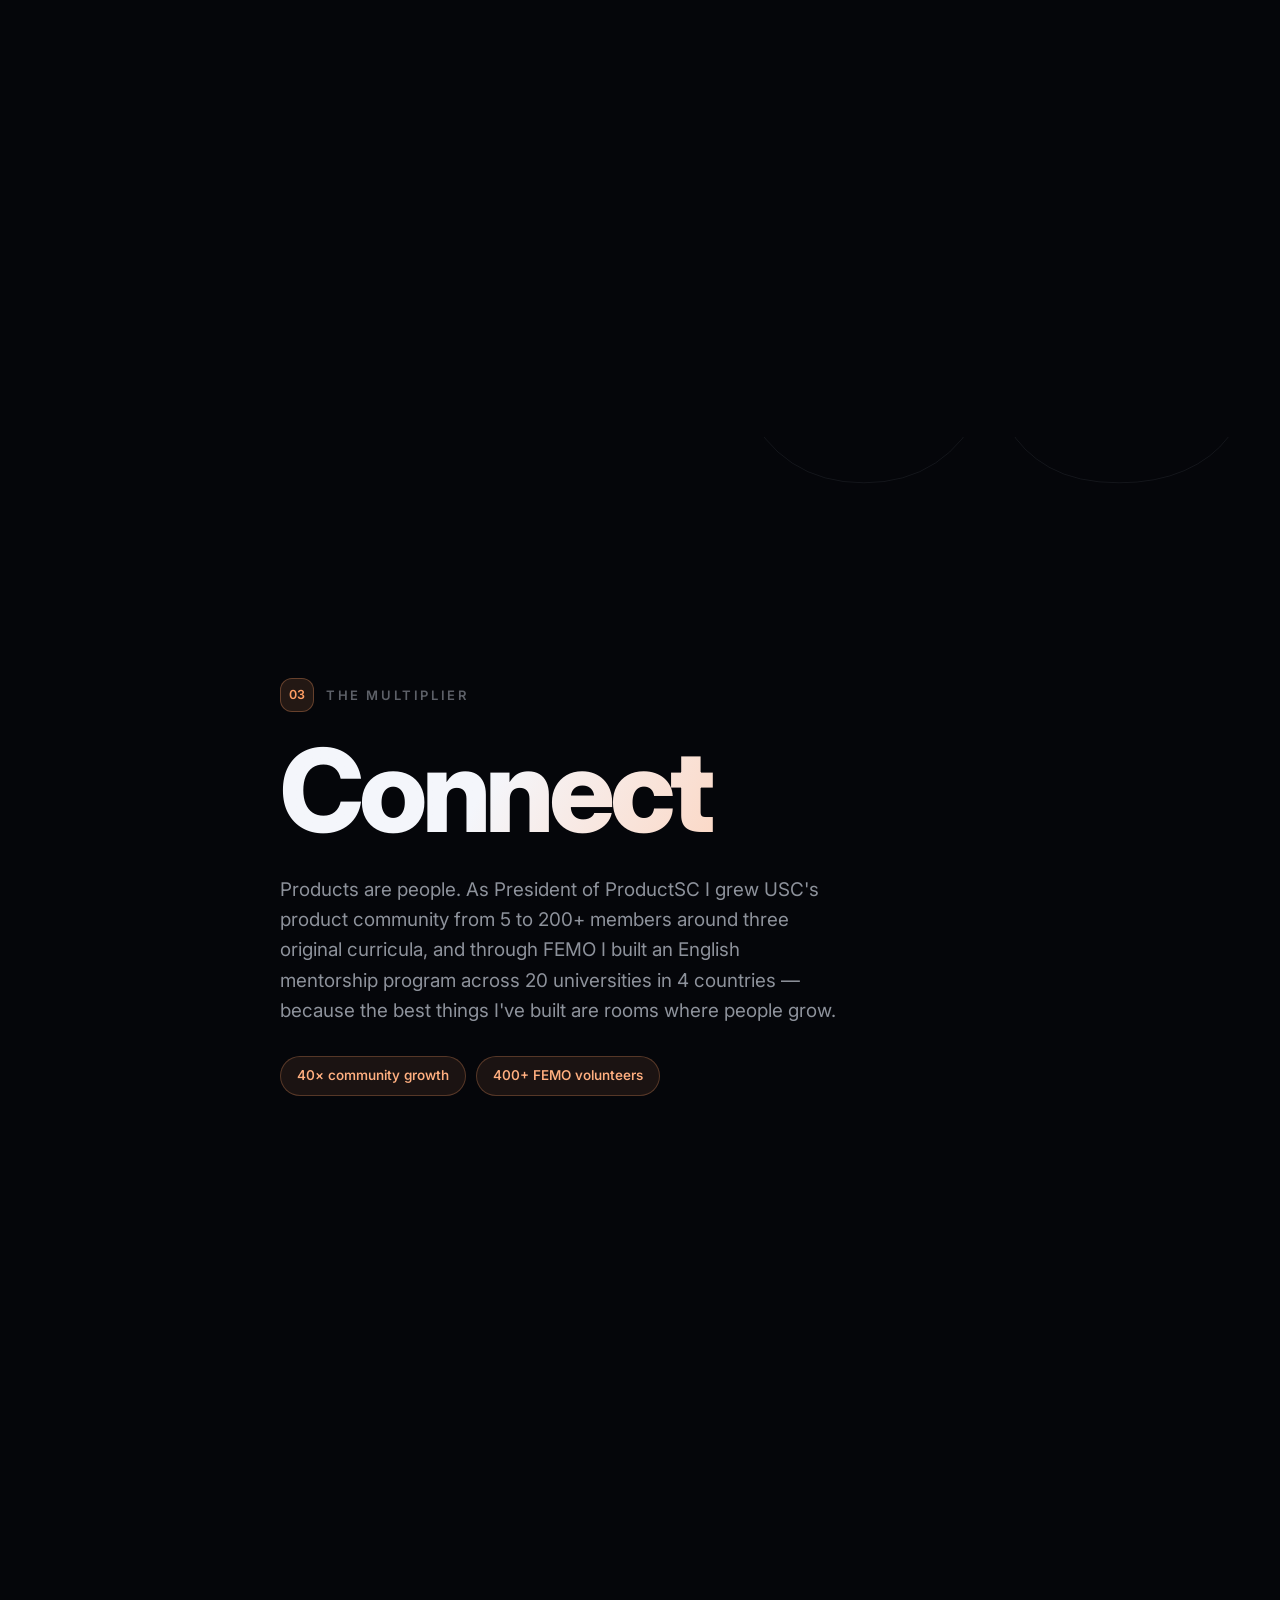
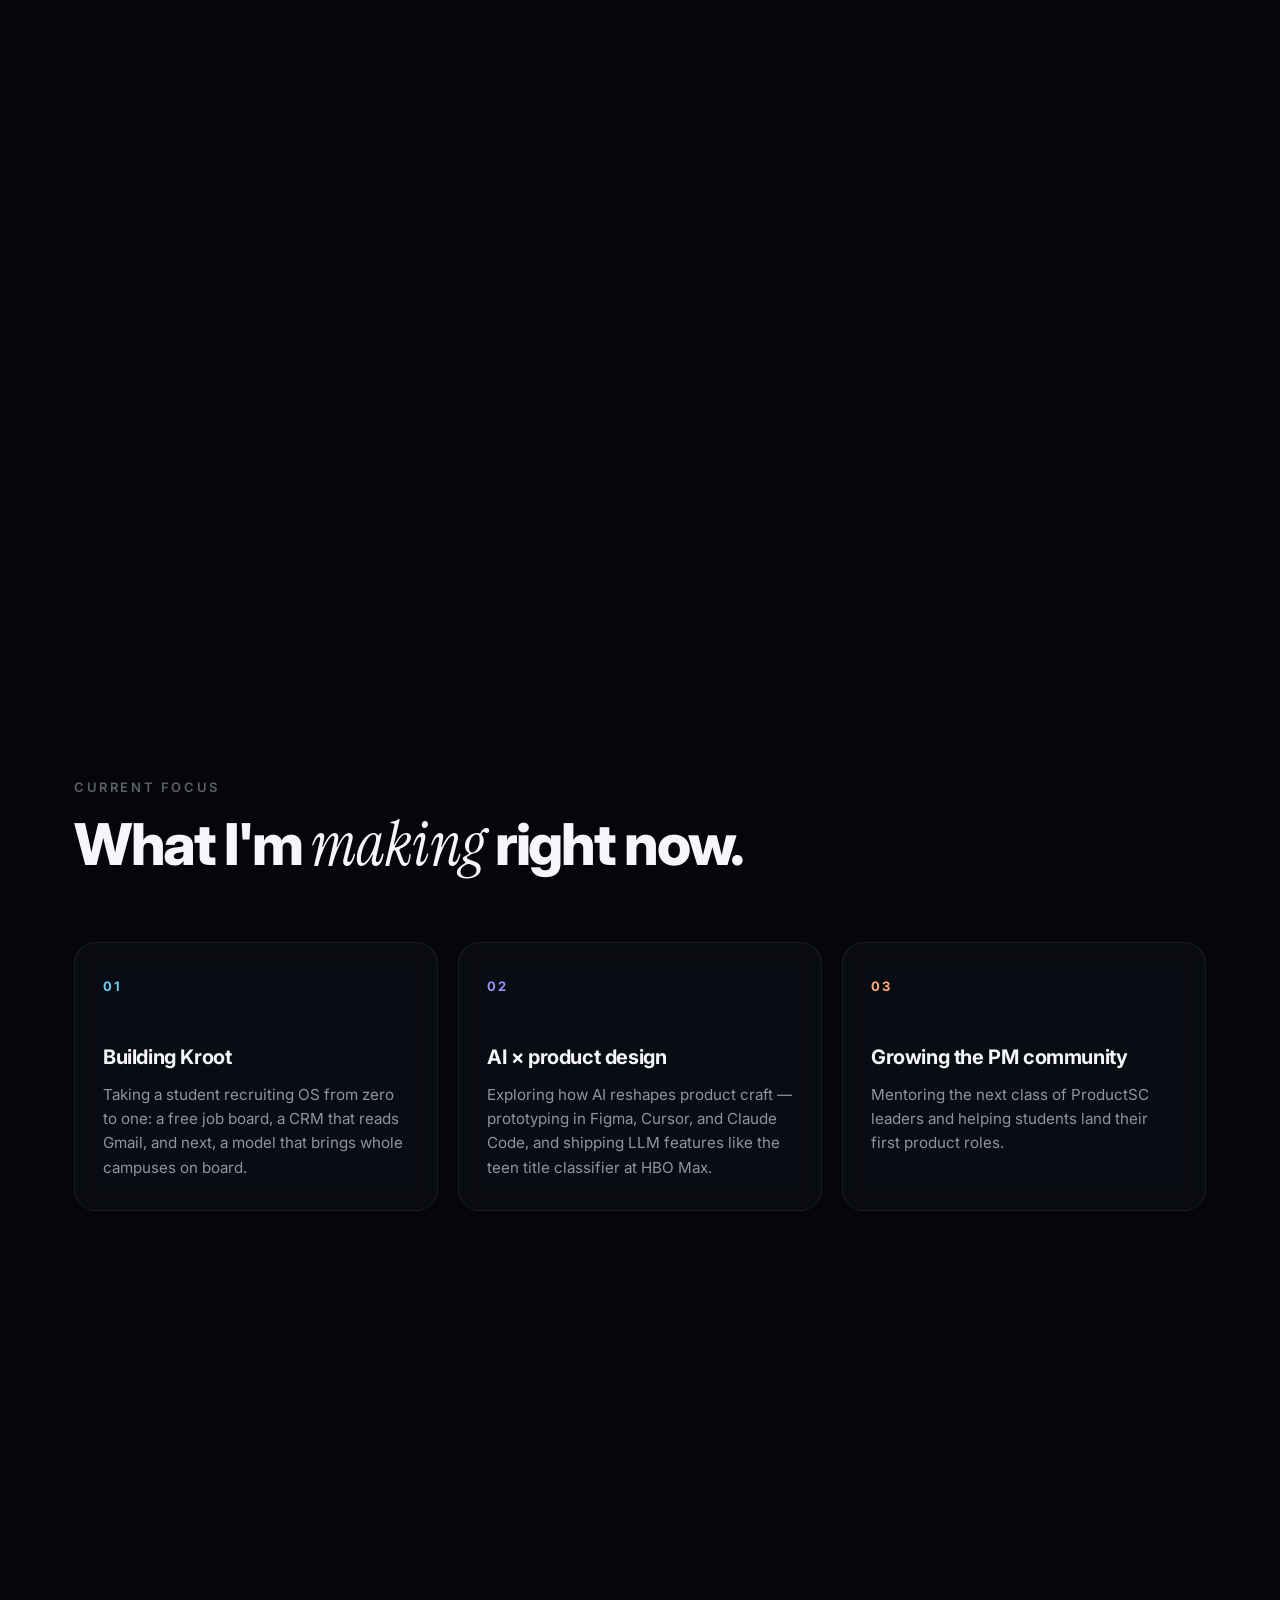
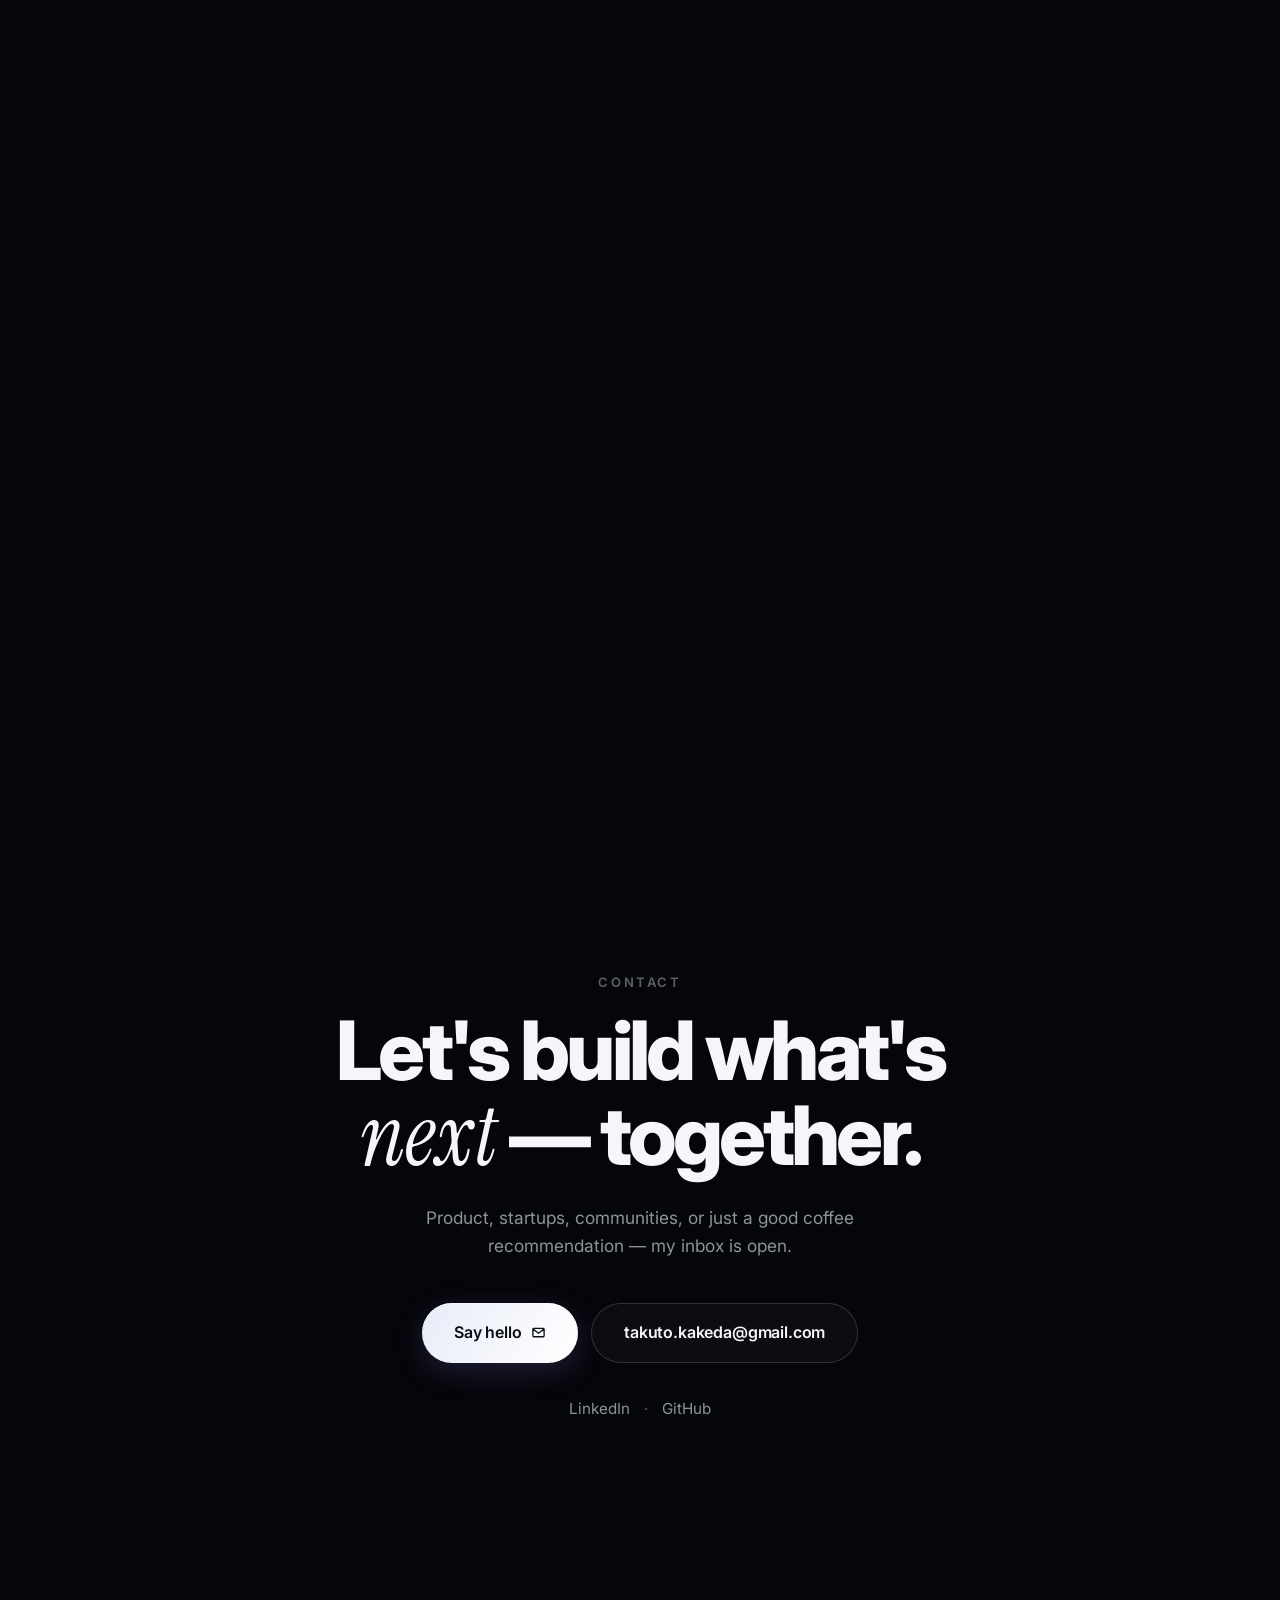
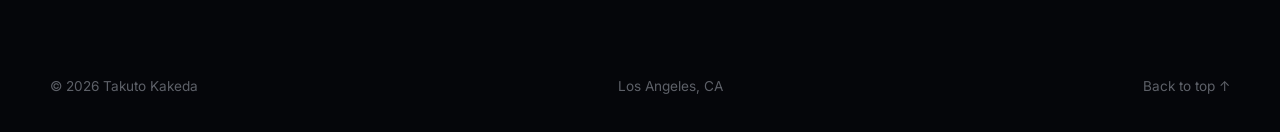
==== commit d1060424: "Put Takuto+ before the story on the homepage Co-authored-by: Cursor <cursoragent@cursor.com>" ====
--- a/index.html
+++ b/index.html
@@ -33,8 +33,8 @@
                 <span>takuto</span>
             </a>
             <div class="nav-links" id="nav-links">
+                <a href="#work" data-section="work">Work</a>
                 <a href="#story" data-section="story">Story</a>
-                <a href="#work" data-section="work">Work</a>
                 <a href="#focus" data-section="focus">Now</a>
                 <a href="#about" data-section="about">About</a>
             </div>
@@ -63,14 +63,54 @@
                     startups, student communities, and the spaces in between.
                 </p>
                 <div class="hero-ctas reveal d-3">
-                    <a class="btn btn-primary magnetic" href="#story"><span>Start the story</span><svg viewBox="0 0 16 16" width="14" height="14" fill="none"><path d="M8 2v11m0 0 4.5-4.5M8 13 3.5 8.5" stroke="currentColor" stroke-width="1.6" stroke-linecap="round" stroke-linejoin="round"/></svg></a>
-                    <a class="btn btn-ghost magnetic" href="#work"><span>Featured work</span></a>
-                </div>
-            </div>
-            <a class="scroll-hint" href="#story" aria-label="Scroll to the story">
+                    <a class="btn btn-primary magnetic" href="#work"><span>See the work</span><svg viewBox="0 0 16 16" width="14" height="14" fill="none"><path d="M8 2v11m0 0 4.5-4.5M8 13 3.5 8.5" stroke="currentColor" stroke-width="1.6" stroke-linecap="round" stroke-linejoin="round"/></svg></a>
+                    <a class="btn btn-ghost magnetic" href="#story"><span>The story</span></a>
+                </div>
+            </div>
+            <a class="scroll-hint" href="#work" aria-label="Scroll to the work">
                 <span class="scroll-hint-track"><span class="scroll-hint-thumb"></span></span>
                 <span class="scroll-hint-label">Scroll</span>
             </a>
+        </section>
+
+        <!-- ============ FEATURED WORK: TAKUTO+ ============ -->
+        <section class="work section" id="work">
+            <div class="section-head">
+                <p class="section-kicker reveal">Featured work</p>
+                <h2 class="section-title reveal d-1" id="work-title" tabindex="-1">Now streaming on <span class="accent-serif">Takuto+</span>.</h2>
+                <p class="section-sub reveal d-2">Pick who's watching and I'll line up the projects that matter to you. Or catch today's live race.</p>
+            </div>
+
+            <div class="tp-app" id="tp-app">
+                <div class="tp-fallback">
+                    <article class="tp-fallback-card"><img src="images/hbo-max-logo.webp" alt="HBO Max logo"/><h3>HBO Max</h3><p>Product Manager, Warner Bros. Discovery. Helping kids and teens find what to watch next.</p></article>
+                    <article class="tp-fallback-card"><img src="images/kroot-logo.png" alt="Kroot logo"/><h3>Kroot</h3><p>Founder. A student recruiting OS: a free job board plus a CRM that tracks applications from Gmail.</p></article>
+                    <article class="tp-fallback-card"><img src="images/ProductSC-logo-website.png" alt="ProductSC logo"/><h3>ProductSC</h3><p>President. Grew USC's product club from 5 to 200+ members.</p></article>
+                    <article class="tp-fallback-card"><img src="images/hearst-logo.jpg" alt="Hearst logo"/><h3>Hearst</h3><p>Associate Product Manager. Pricing, AI scheduling, and a comic fan app pitch.</p></article>
+                    <article class="tp-fallback-card"><img src="images/femo-logo.png" alt="FEMO logo"/><h3>FEMO</h3><p>Founder. English mentorship for students heading abroad, across 20 universities.</p></article>
+                    <article class="tp-fallback-card"><img src="images/bizlang-website-logo.png" alt="Bizlang logo"/><h3>Bizlang</h3><p>Co-founder. An AI tool that teaches workplace jargon to non-native English speakers.</p></article>
+                </div>
+            </div>
+            <div class="tp-guestbook" id="tp-guestbook" hidden>
+                <div class="tp-guestbook-head">
+                    <h3>Leave a review</h3>
+                    <p>Tell me where you're from, what you thought, or what I should build next.</p>
+                </div>
+                <div class="tp-ticker" role="region" tabindex="0" aria-label="Visitor reviews">
+                    <ul class="tp-ticker-track" id="tp-ticker-track"></ul>
+                </div>
+                <form class="tp-review-form glass" id="tp-review-form">
+                    <label class="tp-field">Name<input name="name" required maxlength="40" autocomplete="name"/></label>
+                    <label class="tp-field">Where you're from<input name="location" maxlength="40" placeholder="Optional"/></label>
+                    <label class="tp-field tp-field-wide">Your review<textarea name="note" required maxlength="200" rows="3"></textarea></label>
+                    <label class="tp-field tp-field-wide">What should Takuto build next?<input name="build_next" maxlength="120" placeholder="Optional"/></label>
+                    <div class="tp-hp" aria-hidden="true"><label>Website<input name="website" tabindex="-1" autocomplete="off"/></label></div>
+                    <div class="tp-review-actions">
+                        <button class="btn btn-primary" type="submit"><span>Post review</span></button>
+                        <p class="tp-review-status" id="tp-review-status" role="status"></p>
+                    </div>
+                </form>
+            </div>
         </section>
 
         <!-- ============ STORY ============ -->
@@ -142,7 +182,7 @@
                         Discovery, building, and community only matter if they open doors.
                         200+ Tobitate! scholars ready to study abroad. Students tracking every
                         application in one place with Kroot. That's the product I care about
-                        most — and the reason for everything below.
+                        most — and the thread through the work above.
                     </p>
                     <div class="chapter-stats reveal d-3">
                         <span class="stat-chip">200+ scholars supported</span>
@@ -150,46 +190,6 @@
                     </div>
                 </div>
             </article>
-        </section>
-
-        <!-- ============ FEATURED WORK: TAKUTO+ ============ -->
-        <section class="work section" id="work">
-            <div class="section-head">
-                <p class="section-kicker reveal">Featured work</p>
-                <h2 class="section-title reveal d-1" id="work-title" tabindex="-1">Now streaming on <span class="accent-serif">Takuto+</span>.</h2>
-                <p class="section-sub reveal d-2">Pick who's watching and I'll line up the projects that matter to you. Or catch today's live race.</p>
-            </div>
-
-            <div class="tp-app" id="tp-app">
-                <div class="tp-fallback">
-                    <article class="tp-fallback-card"><img src="images/hbo-max-logo.webp" alt="HBO Max logo"/><h3>HBO Max</h3><p>Product Manager, Warner Bros. Discovery. Helping kids and teens find what to watch next.</p></article>
-                    <article class="tp-fallback-card"><img src="images/kroot-logo.png" alt="Kroot logo"/><h3>Kroot</h3><p>Founder. A student recruiting OS: a free job board plus a CRM that tracks applications from Gmail.</p></article>
-                    <article class="tp-fallback-card"><img src="images/ProductSC-logo-website.png" alt="ProductSC logo"/><h3>ProductSC</h3><p>President. Grew USC's product club from 5 to 200+ members.</p></article>
-                    <article class="tp-fallback-card"><img src="images/hearst-logo.jpg" alt="Hearst logo"/><h3>Hearst</h3><p>Associate Product Manager. Pricing, AI scheduling, and a comic fan app pitch.</p></article>
-                    <article class="tp-fallback-card"><img src="images/femo-logo.png" alt="FEMO logo"/><h3>FEMO</h3><p>Founder. English mentorship for students heading abroad, across 20 universities.</p></article>
-                    <article class="tp-fallback-card"><img src="images/bizlang-website-logo.png" alt="Bizlang logo"/><h3>Bizlang</h3><p>Co-founder. An AI tool that teaches workplace jargon to non-native English speakers.</p></article>
-                </div>
-            </div>
-            <div class="tp-guestbook" id="tp-guestbook" hidden>
-                <div class="tp-guestbook-head">
-                    <h3>Leave a review</h3>
-                    <p>Tell me where you're from, what you thought, or what I should build next.</p>
-                </div>
-                <div class="tp-ticker" role="region" tabindex="0" aria-label="Visitor reviews">
-                    <ul class="tp-ticker-track" id="tp-ticker-track"></ul>
-                </div>
-                <form class="tp-review-form glass" id="tp-review-form">
-                    <label class="tp-field">Name<input name="name" required maxlength="40" autocomplete="name"/></label>
-                    <label class="tp-field">Where you're from<input name="location" maxlength="40" placeholder="Optional"/></label>
-                    <label class="tp-field tp-field-wide">Your review<textarea name="note" required maxlength="200" rows="3"></textarea></label>
-                    <label class="tp-field tp-field-wide">What should Takuto build next?<input name="build_next" maxlength="120" placeholder="Optional"/></label>
-                    <div class="tp-hp" aria-hidden="true"><label>Website<input name="website" tabindex="-1" autocomplete="off"/></label></div>
-                    <div class="tp-review-actions">
-                        <button class="btn btn-primary" type="submit"><span>Post review</span></button>
-                        <p class="tp-review-status" id="tp-review-status" role="status"></p>
-                    </div>
-                </form>
-            </div>
         </section>
 
         <!-- ============ CURRENT FOCUS ============ -->
--- a/premium.css
+++ b/premium.css
@@ -478,37 +478,6 @@
 
 .section-sub { margin-top: 18px; color: var(--ink-60); font-size: 1.05rem; max-width: 540px; }
 
-/* ---------- work grid ---------- */
-.work-grid {
-    display: grid;
-    grid-template-columns: repeat(2, 1fr);
-    gap: 20px;
-}
-@media (max-width: 760px) { .work-grid { grid-template-columns: 1fr; } }
-
-.work-card {
-    position: relative;
-    display: flex;
-    flex-direction: column;
-    gap: 26px;
-    text-align: left;
-    padding: 28px;
-    min-height: 260px;
-    border-radius: var(--radius);
-    border: 1px solid var(--line);
-    background: rgba(16, 19, 28, 0.5);
-    backdrop-filter: blur(14px);
-    -webkit-backdrop-filter: blur(14px);
-    overflow: hidden;
-    transition: transform 0.45s var(--ease-spring), border-color 0.35s ease, box-shadow 0.35s ease;
-    will-change: transform;
-}
-.work-card:hover {
-    transform: translateY(-5px);
-    border-color: color-mix(in srgb, var(--pc) 40%, transparent);
-    box-shadow: 0 24px 60px rgba(0, 0, 0, 0.45), 0 0 0 1px color-mix(in srgb, var(--pc) 18%, transparent) inset;
-}
-
 /* cursor spotlight */
 .spotlight::before {
     content: "";
@@ -521,69 +490,6 @@
     pointer-events: none;
 }
 .spotlight:hover::before { opacity: 1; }
-
-.work-card-top {
-    display: flex;
-    align-items: flex-start;
-    justify-content: space-between;
-}
-
-.work-logo {
-    width: 54px;
-    height: 54px;
-    border-radius: 15px;
-    display: grid;
-    place-items: center;
-    background: rgba(226, 232, 245, 0.06);
-    border: 1px solid var(--line);
-    overflow: hidden;
-}
-.work-logo img { width: 70%; height: 70%; object-fit: contain; }
-
-.work-logo-mono {
-    font-weight: 800;
-    font-size: 24px;
-    letter-spacing: -0.02em;
-    color: #0b0d14;
-    background: linear-gradient(135deg, var(--cyan), var(--violet));
-    border: 0;
-}
-
-.work-expand {
-    width: 34px;
-    height: 34px;
-    border-radius: 50%;
-    display: grid;
-    place-items: center;
-    border: 1px solid var(--line-strong);
-    color: var(--ink-60);
-    transition: transform 0.4s var(--ease-spring), background 0.3s ease, color 0.3s ease;
-}
-.work-card:hover .work-expand {
-    transform: scale(1.12) rotate(45deg);
-    background: var(--ink);
-    color: #0b0d14;
-}
-
-.work-status {
-    display: inline-flex;
-    align-items: center;
-    gap: 8px;
-    padding: 6px 13px;
-    border-radius: 999px;
-    font-size: 12px;
-    font-weight: 600;
-    letter-spacing: 0.03em;
-    color: var(--mint);
-    background: rgba(94, 234, 212, 0.08);
-    border: 1px solid rgba(94, 234, 212, 0.25);
-}
-
-.work-card-main { margin-top: auto; }
-.work-card-main h3 { font-size: 1.5rem; font-weight: 700; letter-spacing: -0.03em; }
-.work-card-main p { margin-top: 8px; color: var(--ink-60); font-size: 0.97rem; max-width: 420px; }
-
-.work-card-meta { display: flex; flex-wrap: wrap; gap: 8px; }
 
 .tag {
     padding: 5px 12px;
@@ -866,27 +772,6 @@
 .overlay-tags { margin-top: 16px; display: flex; flex-wrap: wrap; gap: 8px; }
 .overlay-desc { margin-top: 22px; color: var(--ink-60); font-size: 1rem; line-height: 1.7; white-space: pre-line; }
 
-.overlay-stats {
-    margin-top: 28px;
-    display: grid;
-    grid-template-columns: repeat(auto-fit, minmax(160px, 1fr));
-    gap: 12px;
-}
-.overlay-stat {
-    padding: 16px 18px;
-    border-radius: 16px;
-    border: 1px solid var(--line);
-    background: rgba(226, 232, 245, 0.03);
-}
-.overlay-stat strong {
-    display: block;
-    font-size: 1.35rem;
-    font-weight: 800;
-    letter-spacing: -0.03em;
-    color: color-mix(in srgb, var(--pc, #8b7cf7) 75%, white);
-}
-.overlay-stat span { font-size: 0.82rem; color: var(--ink-40); }
-
 /* ---------- reveal on scroll ---------- */
 .reveal {
     opacity: 0;
--- a/takuto-plus.css
+++ b/takuto-plus.css
@@ -161,8 +161,8 @@
     scroll-snap-align: start;
     transition: transform 0.3s var(--ease-out), border-color 0.2s;
 }
-.tp-poster:hover,
-.tp-poster:focus-visible { transform: translateY(-4px); border-color: var(--pc); outline: none; }
+.tp-poster:hover { transform: translateY(-4px); border-color: var(--pc); }
+.tp-poster:focus-visible { transform: translateY(-4px); border-color: var(--pc); outline: 2px solid var(--pc); outline-offset: 2px; }
 .tp-poster-art {
     display: grid;
     place-items: center;
@@ -305,7 +305,7 @@
     mask-image: linear-gradient(90deg, transparent, #000 8%, #000 92%, transparent);
 }
 .tp-ticker:focus-visible { outline: 2px solid var(--violet); outline-offset: 4px; }
-.tp-ticker-track { display: flex; width: max-content; margin: 0; padding: 0; list-style: none; animation: tp-ticker 60s linear infinite; }
+.tp-ticker-track { display: flex; width: max-content; margin: 0; padding: 0; list-style: none; animation: tp-ticker var(--tp-ticker-duration, 60s) linear infinite; }
 .tp-ticker:hover .tp-ticker-track,
 .tp-ticker:focus-within .tp-ticker-track { animation-play-state: paused; }
 @keyframes tp-ticker { to { transform: translateX(-50%); } }
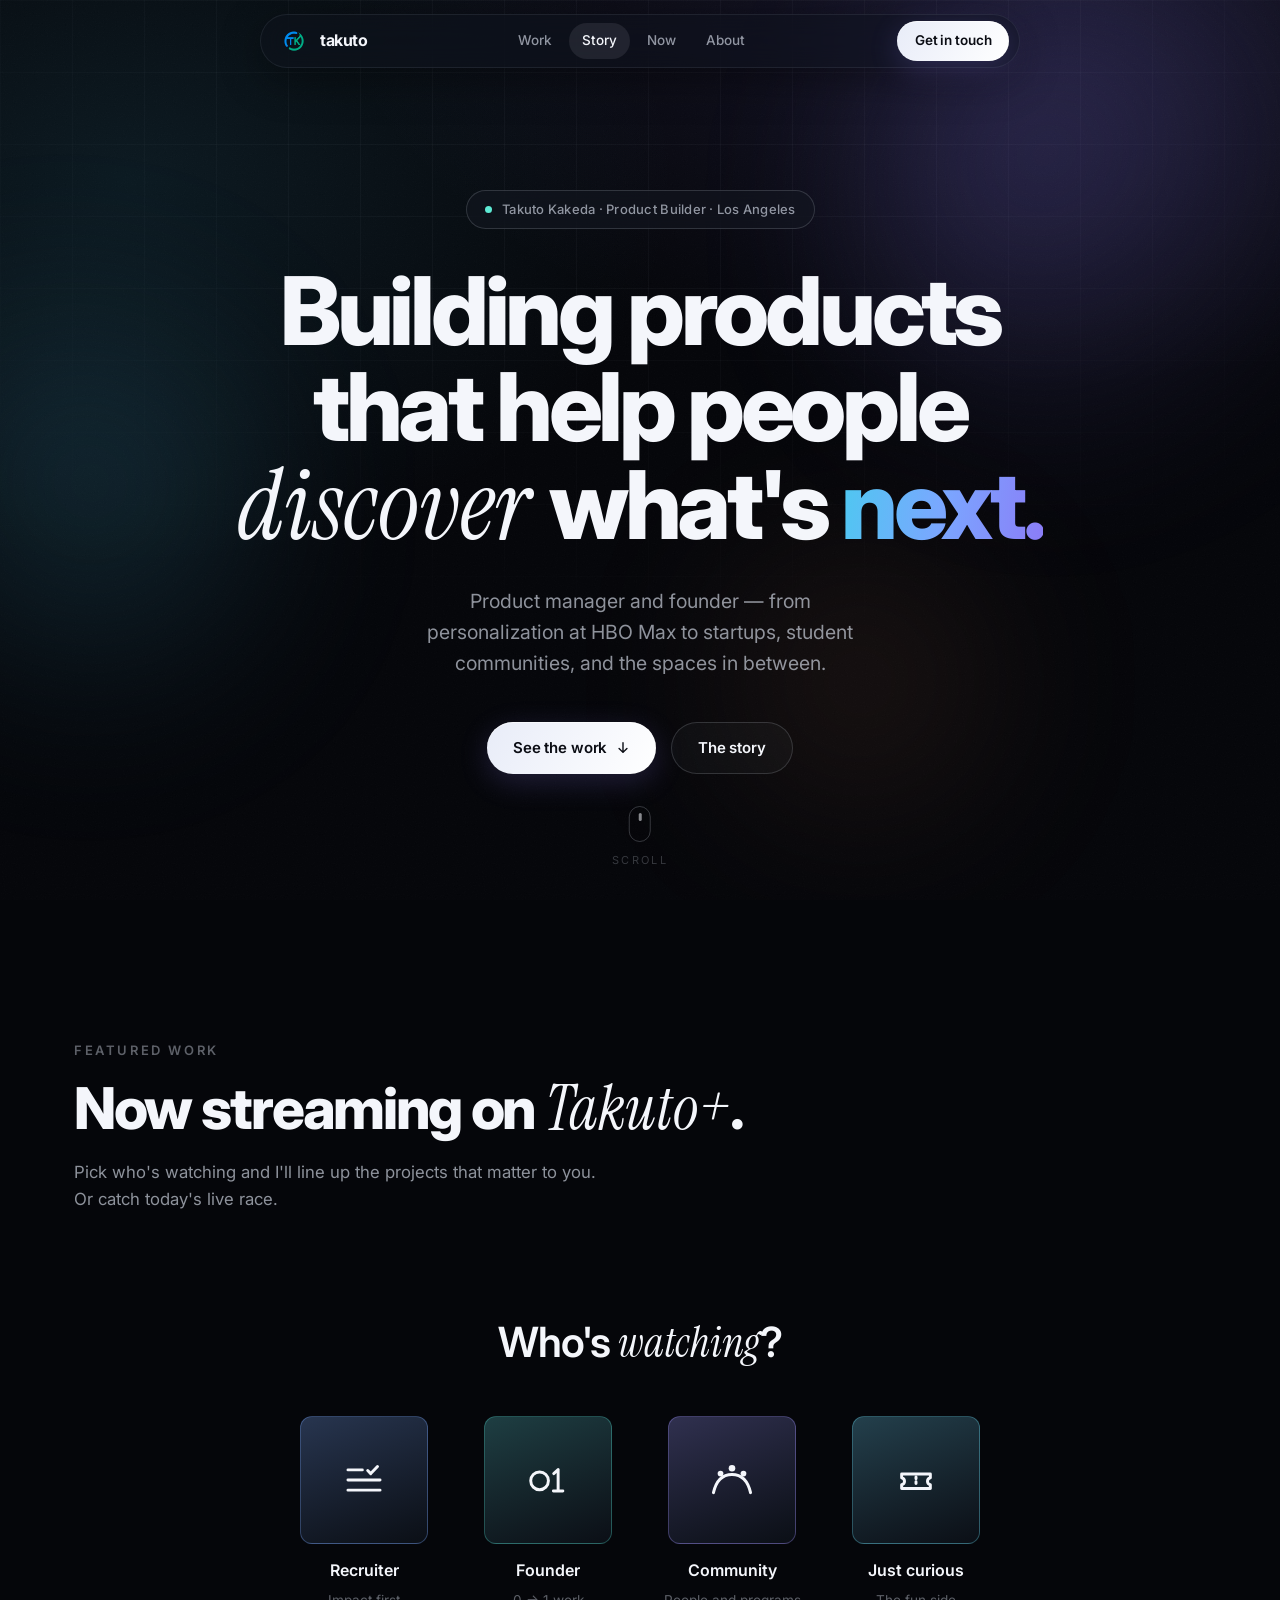
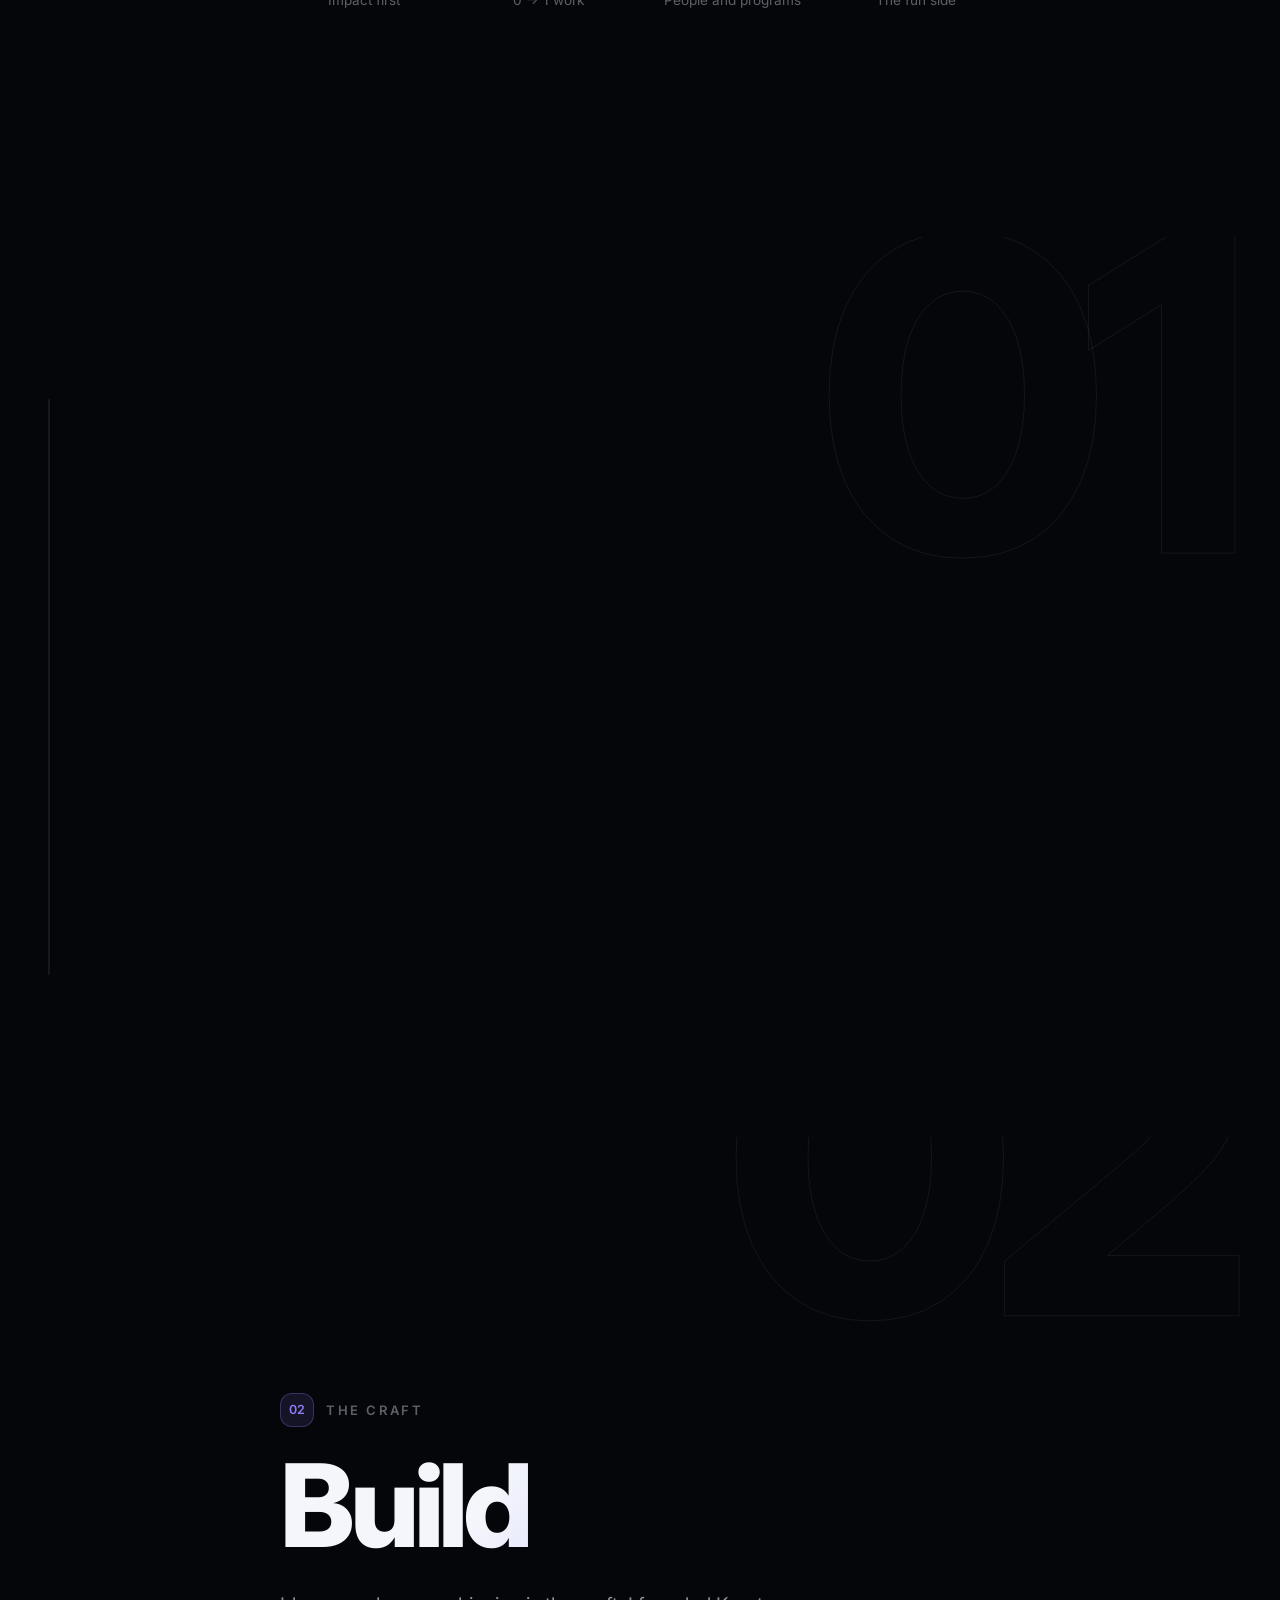
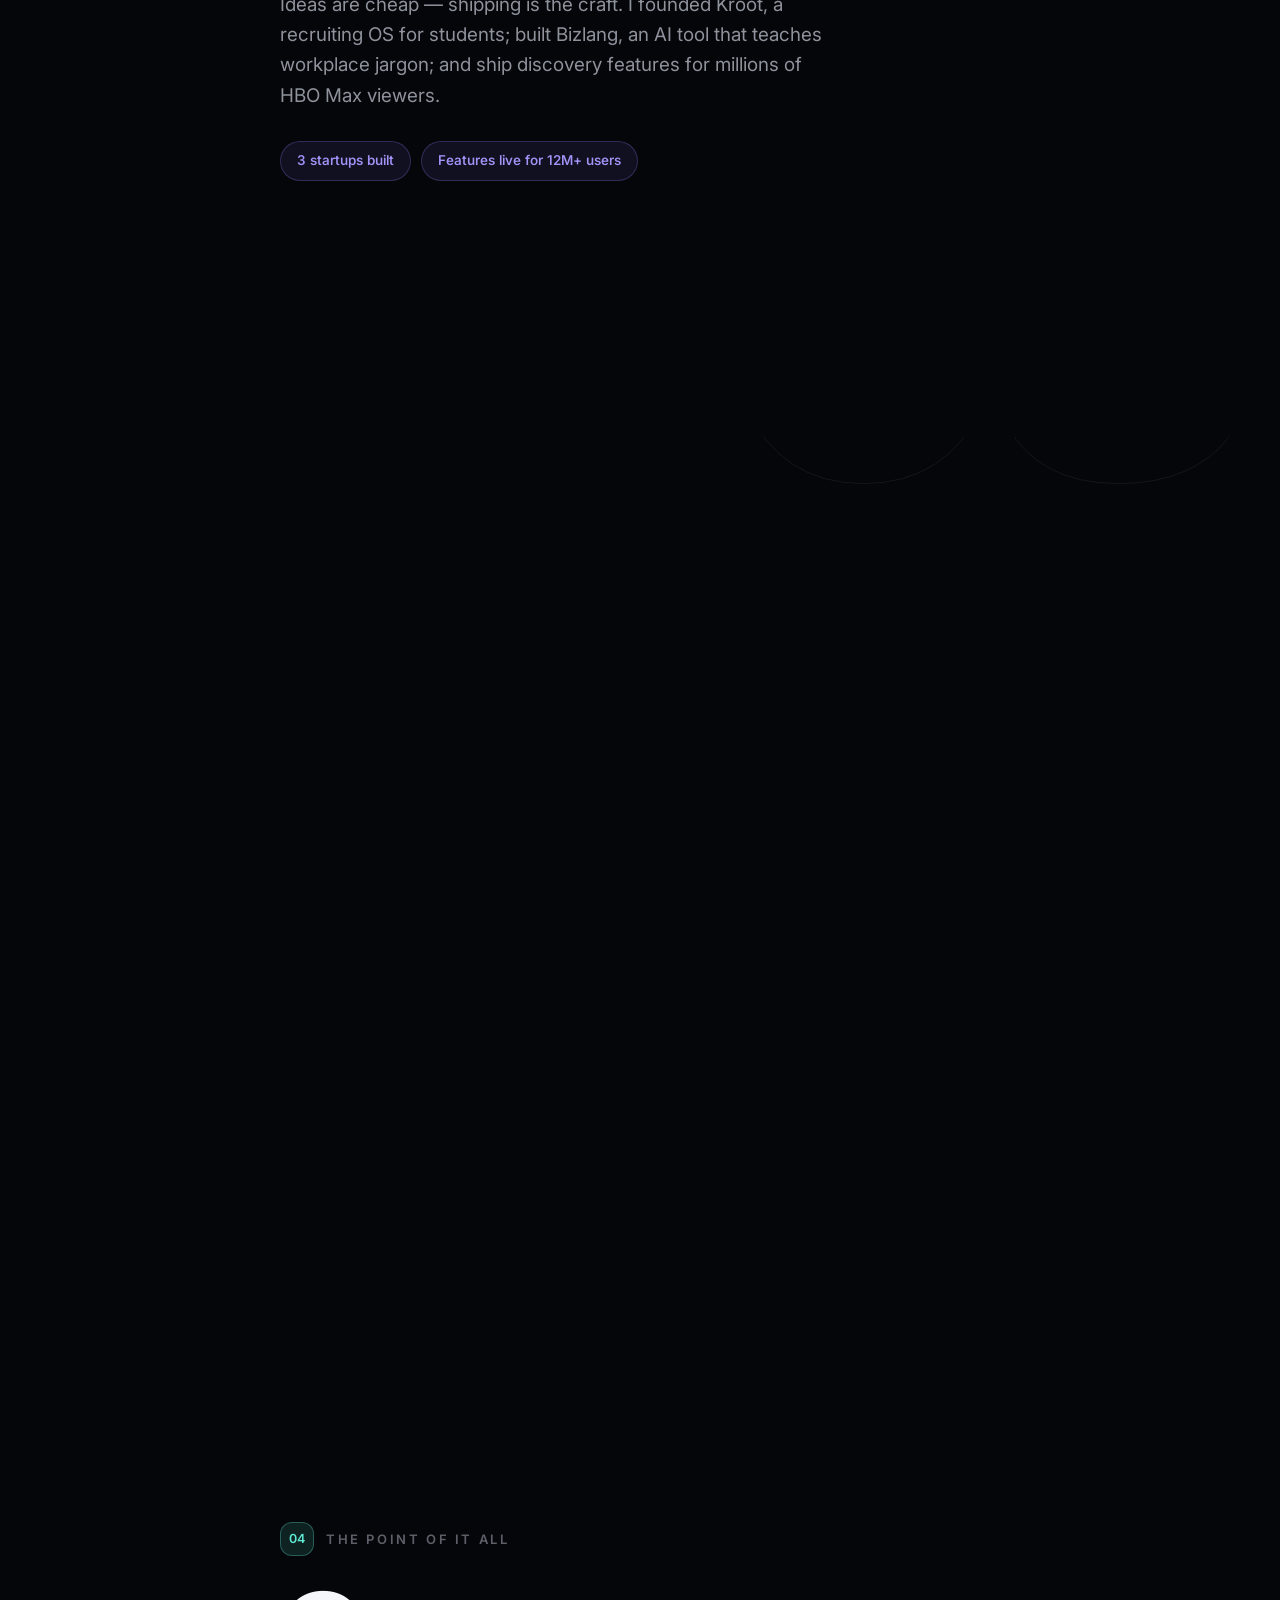
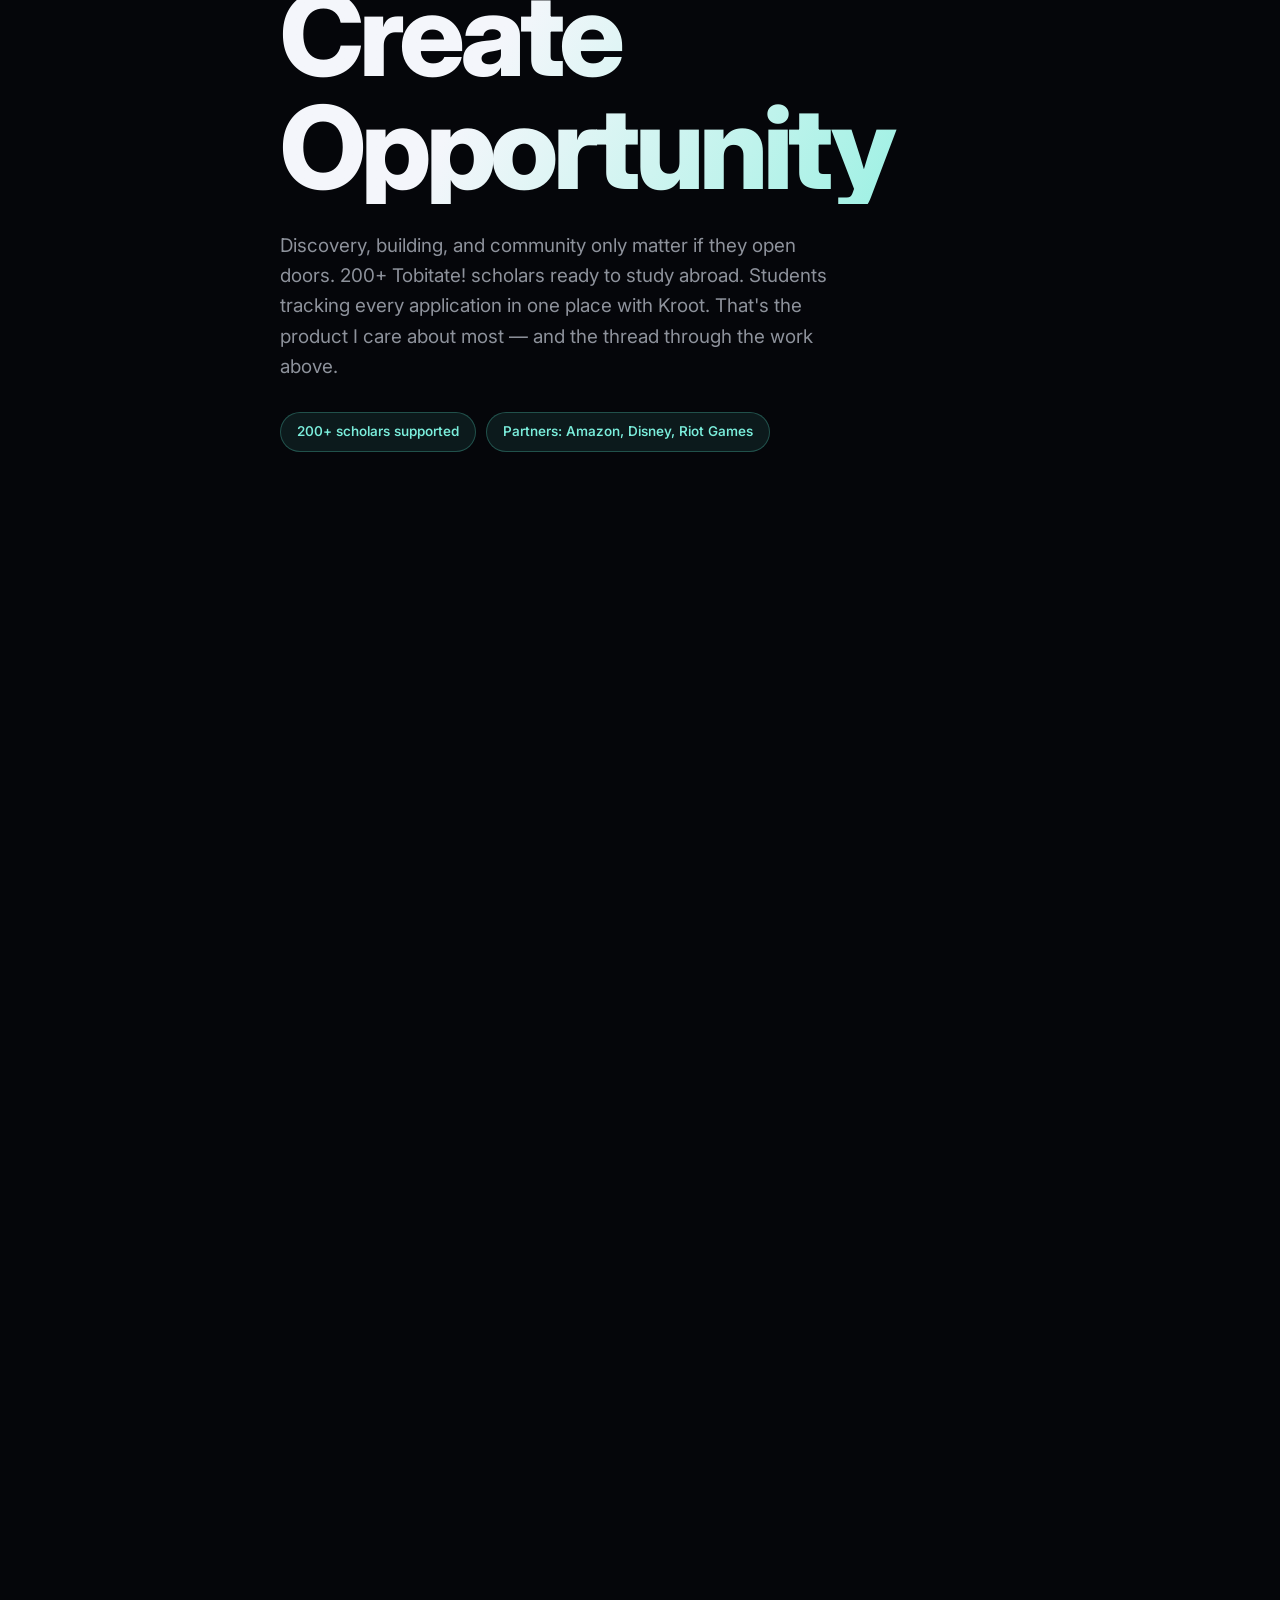
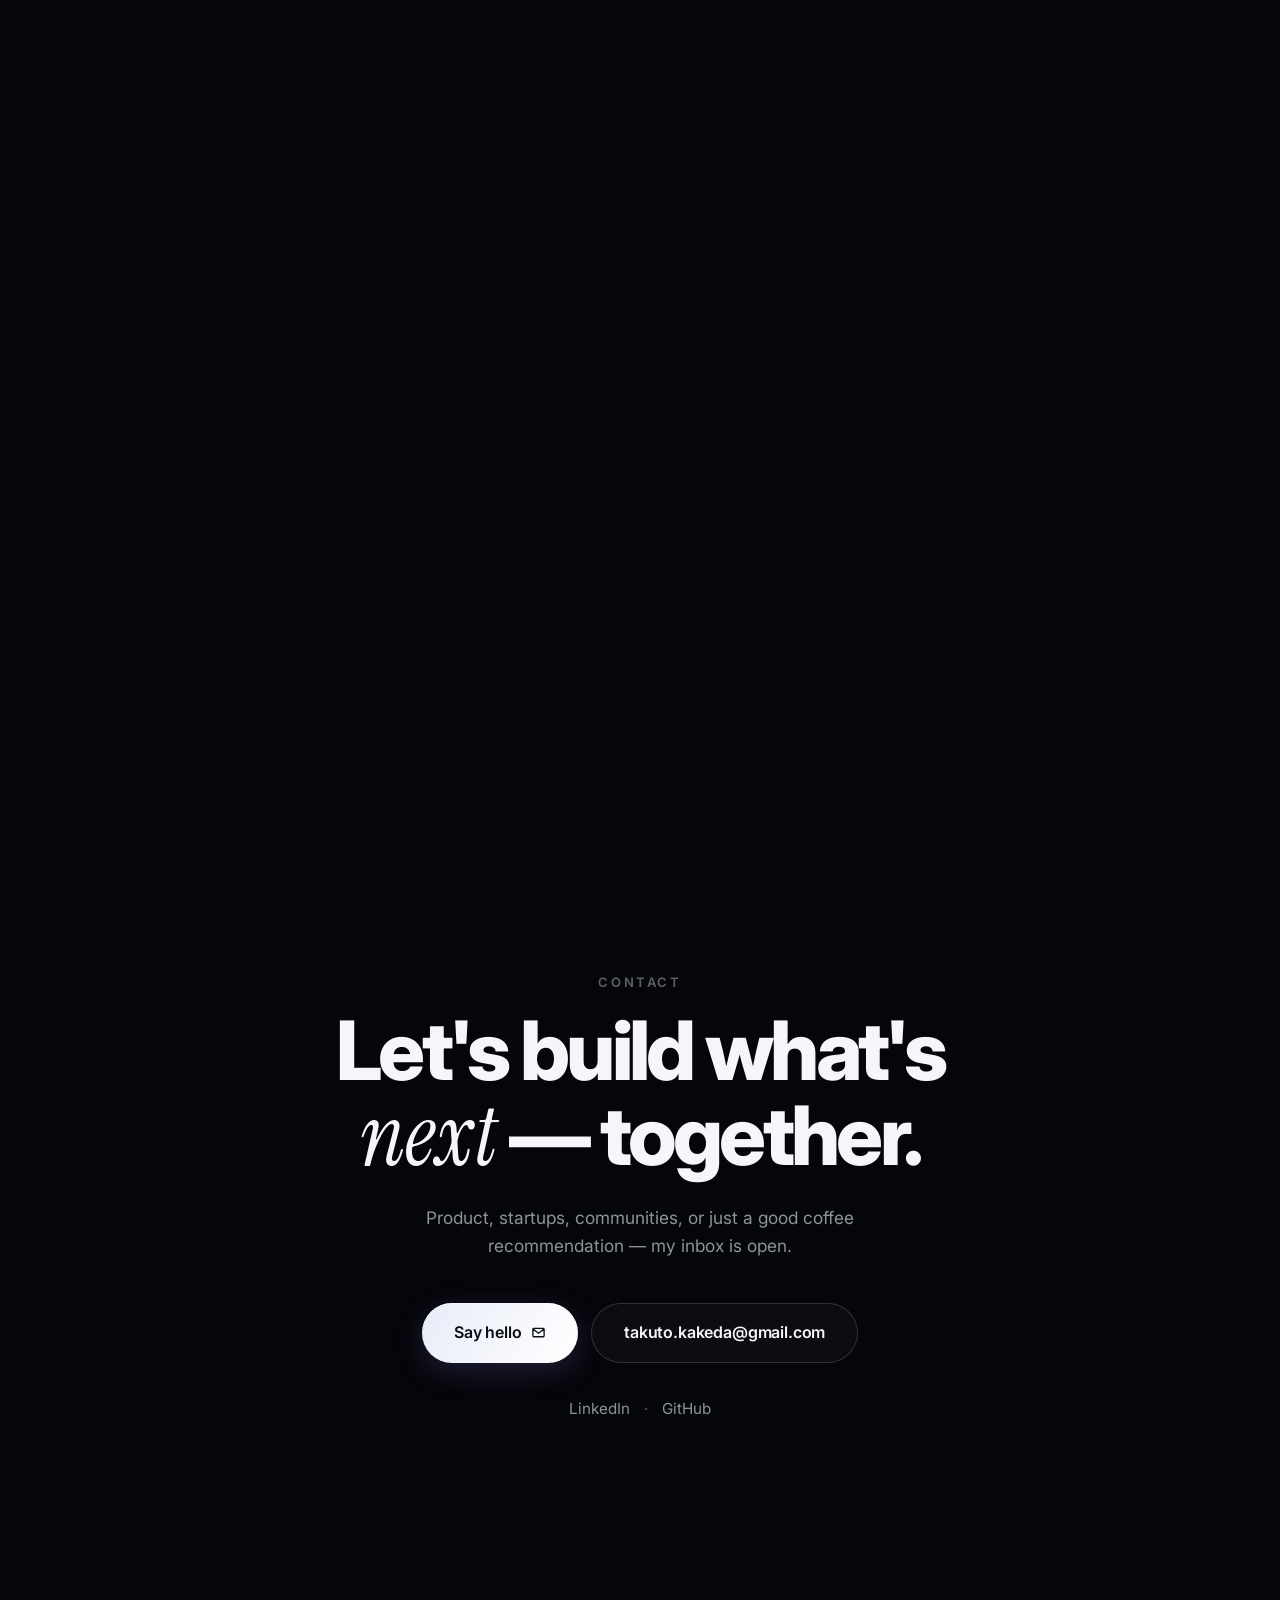
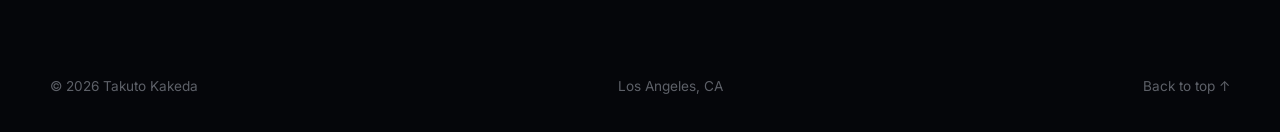
==== commit b745417a: "design: rebuild Takuto+ as quiet streaming layout with race-card details Cool tech-chic palette, one" ====
--- a/index.html
+++ b/index.html
@@ -83,12 +83,12 @@
 
             <div class="tp-app" id="tp-app">
                 <div class="tp-fallback">
-                    <article class="tp-fallback-card"><img src="images/hbo-max-logo.webp" alt="HBO Max logo"/><h3>HBO Max</h3><p>Product Manager, Warner Bros. Discovery. Helping kids and teens find what to watch next.</p></article>
-                    <article class="tp-fallback-card"><img src="images/kroot-logo.png" alt="Kroot logo"/><h3>Kroot</h3><p>Founder. A student recruiting OS: a free job board plus a CRM that tracks applications from Gmail.</p></article>
-                    <article class="tp-fallback-card"><img src="images/ProductSC-logo-website.png" alt="ProductSC logo"/><h3>ProductSC</h3><p>President. Grew USC's product club from 5 to 200+ members.</p></article>
-                    <article class="tp-fallback-card"><img src="images/hearst-logo.jpg" alt="Hearst logo"/><h3>Hearst</h3><p>Associate Product Manager. Pricing, AI scheduling, and a comic fan app pitch.</p></article>
-                    <article class="tp-fallback-card"><img src="images/femo-logo.png" alt="FEMO logo"/><h3>FEMO</h3><p>Founder. English mentorship for students heading abroad, across 20 universities.</p></article>
-                    <article class="tp-fallback-card"><img src="images/bizlang-website-logo.png" alt="Bizlang logo"/><h3>Bizlang</h3><p>Co-founder. An AI tool that teaches workplace jargon to non-native English speakers.</p></article>
+                    <article class="tp-fallback-card"><h3>HBO Max</h3><p>Product Manager, Warner Bros. Discovery. Helping kids and teens find what to watch next.</p></article>
+                    <article class="tp-fallback-card"><h3>Kroot</h3><p>Founder. A student recruiting OS: a free job board plus a CRM that tracks applications from Gmail.</p></article>
+                    <article class="tp-fallback-card"><h3>ProductSC</h3><p>President. Grew USC's product club from 5 to 200+ members.</p></article>
+                    <article class="tp-fallback-card"><h3>Hearst</h3><p>Associate Product Manager. Pricing, AI scheduling, and a comic fan app pitch.</p></article>
+                    <article class="tp-fallback-card"><h3>FEMO</h3><p>Founder. English mentorship for students heading abroad, across 20 universities.</p></article>
+                    <article class="tp-fallback-card"><h3>Bizlang</h3><p>Co-founder. An AI tool that teaches workplace jargon to non-native English speakers.</p></article>
                 </div>
             </div>
             <div class="tp-guestbook" id="tp-guestbook" hidden>
@@ -305,13 +305,16 @@
                 <svg viewBox="0 0 16 16" width="16" height="16" fill="none"><path d="m4 4 8 8m0-8-8 8" stroke="currentColor" stroke-width="1.6" stroke-linecap="round"/></svg>
             </button>
             <div class="project-overlay-scroll">
-                <div class="project-overlay-band" id="overlay-band"></div>
-                <div class="project-overlay-body">
+                <div class="overlay-top">
                     <p class="overlay-banner" id="overlay-banner" hidden></p>
+                    <span class="overlay-num" id="overlay-num" aria-hidden="true"></span>
                     <p class="overlay-kicker" id="overlay-kicker"></p>
                     <h3 id="overlay-title"></h3>
-                    <div class="overlay-tags" id="overlay-tags"></div>
                     <p class="overlay-desc" id="overlay-desc"></p>
+                    <p class="overlay-tags" id="overlay-tags"></p>
+                </div>
+                <div class="project-overlay-body">
+                    <p class="overlay-form-head" aria-hidden="true"><span>Form guide</span><span>Result</span></p>
                     <ol class="overlay-episodes" id="overlay-episodes" aria-label="Episodes"></ol>
                 </div>
             </div>
--- a/premium.css
+++ b/premium.css
@@ -15,7 +15,7 @@
     --cyan: #4cc9f0;
     --coral: #ff9e64;
     --mint: #5eead4;
-    --grad: linear-gradient(100deg, var(--cyan), var(--violet) 55%, var(--coral));
+    --grad: linear-gradient(100deg, var(--cyan), #7aa7ff 50%, var(--violet));
     --font-ui: "Inter", -apple-system, "Segoe UI", sans-serif;
     --font-serif: "Instrument Serif", Georgia, serif;
     --radius: 22px;
@@ -710,9 +710,10 @@
 
 .project-overlay-card {
     position: relative;
-    width: min(680px, 100%);
-    max-height: min(82vh, 760px);
-    border-radius: 26px;
+    width: min(720px, 100%);
+    max-height: min(84vh, 780px);
+    border-radius: 12px;
+    border: 1px solid var(--line-strong);
     overflow: hidden;
     background: rgba(13, 15, 23, 0.92);
     box-shadow: 0 40px 120px rgba(0, 0, 0, 0.6);
@@ -740,37 +741,53 @@
 }
 .project-overlay-close:hover { transform: scale(1.08) rotate(90deg); background: rgba(226, 232, 245, 0.12); }
 
-.project-overlay-band {
-    height: 150px;
-    background: linear-gradient(120deg, color-mix(in srgb, var(--pc, #8b7cf7) 55%, #0b0d14), color-mix(in srgb, var(--pc, #8b7cf7) 18%, #0b0d14) 70%);
-    position: relative;
-}
-.project-overlay-band::after {
-    content: "";
-    position: absolute;
-    inset: 0;
-    background:
-        radial-gradient(400px 160px at 85% 0%, rgba(255, 255, 255, 0.18), transparent 70%),
-        url("data:image/svg+xml,%3Csvg xmlns='http://www.w3.org/2000/svg' width='160' height='160'%3E%3Cfilter id='n'%3E%3CfeTurbulence type='fractalNoise' baseFrequency='0.9' numOctaves='2' stitchTiles='stitch'/%3E%3CfeColorMatrix type='saturate' values='0'/%3E%3CfeComponentTransfer%3E%3CfeFuncA type='linear' slope='0.06'/%3E%3C/feComponentTransfer%3E%3C/filter%3E%3Crect width='100%25' height='100%25' filter='url(%23n)'/%3E%3C/svg%3E");
-}
-
-.project-overlay-body { padding: 30px 34px 40px; }
-
+.overlay-top {
+    padding: 32px 36px 28px;
+    border-bottom: 1px solid var(--line);
+    background: radial-gradient(90% 140% at 100% 0%, color-mix(in srgb, var(--pc, #7aa7ff) 20%, transparent), transparent 60%);
+}
+.overlay-num {
+    display: block;
+    font-family: var(--font-serif);
+    font-size: 64px;
+    line-height: 0.9;
+    font-variant-numeric: tabular-nums;
+    color: var(--pc, #7aa7ff);
+}
 .overlay-kicker {
-    font-size: 12.5px;
+    margin-top: 16px;
+    font-size: 11px;
     font-weight: 600;
     text-transform: uppercase;
-    letter-spacing: 0.18em;
-    color: color-mix(in srgb, var(--pc, #8b7cf7) 80%, white);
-}
-.project-overlay-body h3 {
+    letter-spacing: 0.16em;
+    color: var(--ink-40);
+}
+.overlay-top h3 {
     margin-top: 10px;
-    font-size: clamp(1.7rem, 3.4vw, 2.3rem);
-    font-weight: 800;
-    letter-spacing: -0.035em;
-}
-.overlay-tags { margin-top: 16px; display: flex; flex-wrap: wrap; gap: 8px; }
-.overlay-desc { margin-top: 22px; color: var(--ink-60); font-size: 1rem; line-height: 1.7; white-space: pre-line; }
+    font-size: clamp(1.8rem, 3.4vw, 2.3rem);
+    font-weight: 600;
+    letter-spacing: -0.03em;
+}
+.overlay-desc { margin-top: 12px; color: var(--ink-60); font-size: 1rem; line-height: 1.65; white-space: pre-line; }
+.overlay-tags { margin-top: 16px; color: var(--ink-40); font-size: 13px; }
+
+.project-overlay-body { padding: 20px 36px 32px; }
+.overlay-form-head {
+    display: flex;
+    justify-content: space-between;
+    padding-bottom: 6px;
+    font-size: 11px;
+    font-weight: 600;
+    text-transform: uppercase;
+    letter-spacing: 0.16em;
+    color: var(--ink-40);
+}
+
+@media (max-width: 560px) {
+    .overlay-top { padding: 28px 22px 22px; }
+    .project-overlay-body { padding: 16px 22px 26px; }
+    .overlay-num { font-size: 52px; }
+}
 
 /* ---------- reveal on scroll ---------- */
 .reveal {
--- a/takuto-plus.css
+++ b/takuto-plus.css
@@ -1,50 +1,101 @@
-/* Takuto+ — personalized Featured work */
-
-/* ---------- title page (overlay) ---------- */
+/* Takuto+ — personalized Featured work. Rules: .cursor/rules/takuto-plus-design.mdc */
+
+.tp-app,
+.project-overlay-card {
+    --tp-r: 12px;
+    --tp-surface: #0b0f16;
+    --tp-surface-2: #10151e;
+}
+
+/* ---------- shared pieces ---------- */
+.tp-kicker {
+    font-size: 11px;
+    font-weight: 600;
+    letter-spacing: 0.16em;
+    text-transform: uppercase;
+    color: var(--ink-40);
+}
+.tp-num { font-family: var(--font-serif); font-weight: 400; font-variant-numeric: tabular-nums; }
+.tp-link {
+    display: inline-flex;
+    align-items: center;
+    gap: 8px;
+    padding: 8px 0;
+    border: 0;
+    background: none;
+    color: var(--ink-60);
+    font: inherit;
+    font-size: 0.85rem;
+    cursor: pointer;
+    transition: color 0.2s;
+}
+.tp-link svg { width: 13px; height: 13px; }
+.tp-link:hover,
+.tp-link:focus-visible { color: var(--ink); }
+.tp-link:focus-visible { outline: 2px solid var(--pc, var(--ink)); outline-offset: 4px; border-radius: 4px; }
+.tp-app .btn svg { width: 13px; height: 13px; }
+.tp-live-dot {
+    display: inline-block;
+    flex: none;
+    width: 7px;
+    height: 7px;
+    margin-right: 10px;
+    border-radius: 999px;
+    background: var(--pc, #67d8f0);
+    box-shadow: 0 0 0 4px color-mix(in srgb, var(--pc, #67d8f0) 22%, transparent);
+    animation: tp-pulse 2.4s ease-in-out infinite;
+}
+@keyframes tp-pulse { 50% { box-shadow: 0 0 0 7px color-mix(in srgb, var(--pc, #67d8f0) 6%, transparent); } }
+
+/* ---------- detail view (overlay) ---------- */
 .overlay-banner {
-    display: inline-block;
-    margin-bottom: 14px;
+    display: inline-flex;
+    align-items: center;
+    margin-bottom: 16px;
     padding: 6px 12px;
+    border: 1px solid color-mix(in srgb, var(--pc) 45%, transparent);
     border-radius: 999px;
-    background: color-mix(in srgb, var(--pc) 25%, transparent);
+    color: var(--ink);
+    font-size: 0.8rem;
     font-weight: 600;
-    font-size: 0.85rem;
 }
 .overlay-banner[hidden] { display: none; }
-.overlay-episodes { margin-top: 26px; padding: 0; list-style: none; display: grid; gap: 10px; }
+.overlay-episodes { margin: 0; padding: 0; list-style: none; }
 .overlay-episodes li {
     display: grid;
-    grid-template-columns: 44px 1fr;
-    column-gap: 12px;
-    row-gap: 2px;
-    padding: 14px 16px;
-    border: 1px solid var(--line);
-    border-radius: 14px;
-    background: rgba(255, 255, 255, 0.02);
-}
-.ep-num { grid-row: span 2; padding-top: 2px; color: var(--pc); font-weight: 700; font-size: 0.85rem; }
-.ep-metric { color: var(--ink-60); font-size: 0.9rem; }
+    grid-template-columns: 44px 1fr minmax(0, 0.9fr);
+    gap: 16px;
+    align-items: baseline;
+    padding: 14px 0;
+    border-top: 1px solid var(--line);
+}
+.ep-num { font-family: var(--font-serif); font-size: 1.15rem; color: var(--ink-40); font-variant-numeric: tabular-nums; }
+.ep-title { font-weight: 500; }
+.ep-metric { color: var(--ink-60); font-size: 0.85rem; text-align: right; }
+@media (max-width: 560px) {
+    .overlay-episodes li { grid-template-columns: 36px 1fr; row-gap: 4px; }
+    .ep-metric { grid-column: 2; text-align: left; }
+}
 
 /* ---------- app shell ---------- */
 .tp-app { min-height: 420px; scroll-margin-top: calc(var(--nav-h) + 32px); }
 
 /* no-JS fallback */
-.tp-fallback { display: grid; grid-template-columns: repeat(auto-fill, minmax(260px, 1fr)); gap: 18px; }
-.tp-fallback-card { padding: 24px; border: 1px solid var(--line); border-radius: var(--radius); background: var(--bg-soft); }
-.tp-fallback-card img { width: 56px; height: 56px; padding: 6px; object-fit: contain; border-radius: 12px; background: #fff; }
-.tp-fallback-card h3 { margin-top: 16px; font-size: 1.15rem; }
+.tp-fallback { display: grid; grid-template-columns: repeat(auto-fill, minmax(260px, 1fr)); gap: 16px; }
+.tp-fallback-card { padding: 24px; border: 1px solid var(--line); border-radius: 12px; background: var(--bg-soft); }
+.tp-fallback-card h3 { font-size: 1.15rem; font-weight: 600; }
 .tp-fallback-card p { margin-top: 6px; color: var(--ink-60); }
 
 /* ---------- who's watching ---------- */
-.tp-picker { padding: 40px 0; text-align: center; }
-.tp-picker-title { font-size: clamp(1.8rem, 4vw, 2.6rem); font-weight: 600; letter-spacing: -0.02em; }
-.tp-profiles { margin-top: 40px; display: flex; flex-wrap: wrap; justify-content: center; gap: 28px; }
+.tp-picker { padding: 32px 0 40px; text-align: center; }
+.tp-picker-title { font-size: clamp(1.9rem, 4vw, 2.6rem); font-weight: 600; letter-spacing: -0.025em; }
+.tp-profiles { margin-top: 40px; display: flex; flex-wrap: wrap; justify-content: center; gap: 32px; }
 .tp-profile {
     display: flex;
     flex-direction: column;
     align-items: center;
-    gap: 10px;
-    width: 150px;
+    gap: 6px;
+    width: 152px;
     padding: 0;
     border: 0;
     background: none;
@@ -56,278 +107,286 @@
 .tp-avatar {
     display: grid;
     place-items: center;
-    width: 120px;
-    height: 120px;
-    border: 3px solid transparent;
-    border-radius: 22px;
-    background: linear-gradient(145deg, var(--pc), color-mix(in srgb, var(--pc) 35%, var(--bg)));
-    font-size: 52px;
-    transition: transform 0.3s var(--ease-spring), border-color 0.2s;
-}
+    width: 128px;
+    height: 128px;
+    margin-bottom: 8px;
+    border: 1px solid color-mix(in srgb, var(--pc) 32%, transparent);
+    border-radius: var(--tp-r);
+    background: linear-gradient(160deg, color-mix(in srgb, var(--pc) 22%, var(--tp-surface-2)), var(--tp-surface));
+    color: var(--ink);
+    transition: transform 0.3s var(--ease-out), border-color 0.2s, box-shadow 0.2s;
+}
+.tp-avatar svg { width: 54px; height: 54px; display: block; }
 .tp-profile:hover .tp-avatar,
-.tp-profile:focus-visible .tp-avatar { transform: translateY(-4px) scale(1.04); border-color: var(--ink); }
-.tp-profile-label { font-weight: 600; font-size: 1.05rem; }
-.tp-profile-blurb { color: var(--ink-60); font-size: 0.85rem; }
-.tp-avatar-sm { width: 30px; height: 30px; border: 0; border-radius: 8px; font-size: 16px; }
+.tp-profile:focus-visible .tp-avatar {
+    transform: translateY(-3px);
+    border-color: var(--pc);
+    box-shadow: 0 16px 40px -16px color-mix(in srgb, var(--pc) 60%, transparent);
+}
+.tp-profile:focus-visible .tp-avatar { outline: 2px solid var(--pc); outline-offset: 4px; }
+.tp-profile-label { font-weight: 600; }
+.tp-profile-blurb { color: var(--ink-40); font-size: 0.85rem; }
+.tp-avatar-sm { width: 24px; height: 24px; margin: 0; border-radius: 6px; }
+.tp-avatar-sm svg { width: 14px; height: 14px; }
 
 .tp-loader { display: flex; flex-direction: column; align-items: center; justify-content: center; gap: 18px; min-height: 420px; color: var(--ink-60); }
 .tp-loader-ring {
-    width: 44px;
-    height: 44px;
-    border: 3px solid var(--line-strong);
-    border-top-color: var(--violet);
-    border-radius: 50%;
+    width: 40px;
+    height: 40px;
+    border: 2px solid var(--line-strong);
+    border-top-color: var(--pc);
+    border-radius: 999px;
     animation: tp-spin 0.8s linear infinite;
 }
 @keyframes tp-spin { to { transform: rotate(360deg); } }
 
 /* ---------- home ---------- */
-.tp-bar { display: flex; align-items: center; justify-content: space-between; gap: 16px; margin-bottom: 20px; }
-.tp-bar-who { display: flex; align-items: center; gap: 10px; color: var(--ink-60); font-size: 0.95rem; }
-.tp-switch {
-    padding: 8px 14px;
-    border: 1px solid var(--line-strong);
-    border-radius: 999px;
-    background: transparent;
-    color: var(--ink);
-    font: inherit;
-    font-size: 0.85rem;
-    cursor: pointer;
-}
-.tp-switch:hover,
-.tp-switch:focus-visible { background: rgba(255, 255, 255, 0.06); }
-
-.tp-banner {
-    display: grid;
-    grid-template-columns: minmax(160px, 260px) 1fr;
-    align-items: center;
-    gap: 32px;
-    padding: 32px;
-    border: 1px solid var(--line);
-    border-radius: var(--radius);
+.tp-bar {
+    display: flex;
+    align-items: center;
+    justify-content: space-between;
+    gap: 16px;
+    margin-bottom: 32px;
+    padding-bottom: 16px;
+    border-bottom: 1px solid var(--line);
+}
+.tp-bar-who { display: flex; align-items: center; gap: 10px; color: var(--ink-60); font-size: 0.9rem; }
+
+.tp-art {
+    position: relative;
+    display: grid;
+    place-items: center;
+    width: 100%;
+    aspect-ratio: 16 / 9;
+    overflow: hidden;
     background:
-        radial-gradient(120% 140% at 0% 0%, color-mix(in srgb, var(--pc) 28%, transparent), transparent 60%),
-        var(--bg-soft);
-}
-.tp-banner-art { display: grid; place-items: center; aspect-ratio: 1; padding: 24px; border-radius: 18px; background: #fff; }
-.tp-banner-art img { width: 100%; height: 100%; object-fit: contain; }
-.tp-banner-race .tp-banner-art {
-    background: linear-gradient(145deg, var(--pc), color-mix(in srgb, var(--pc) 30%, var(--bg)));
-    font-size: 96px;
-    transform: scaleX(-1);
-}
-.tp-banner-kicker { color: var(--pc); font-size: 0.75rem; font-weight: 600; letter-spacing: 0.14em; text-transform: uppercase; }
-.tp-banner-title { margin-top: 8px; font-size: clamp(2rem, 4.5vw, 3.2rem); font-weight: 700; letter-spacing: -0.02em; }
-.tp-banner-pitch { margin-top: 10px; max-width: 520px; color: var(--ink-60); }
-.tp-banner-actions { margin-top: 22px; display: flex; flex-wrap: wrap; align-items: center; gap: 16px; }
-.tp-match { color: #46d369; font-size: 0.85rem; font-weight: 600; }
-
-/* ---------- rows ---------- */
-.tp-row { margin-top: 40px; }
-.tp-row-head { display: flex; align-items: center; justify-content: space-between; margin-bottom: 14px; }
-.tp-row-title { font-size: 1.2rem; font-weight: 600; }
-.tp-row-nav { display: flex; gap: 8px; }
-.tp-row-btn {
-    width: 36px;
-    height: 36px;
-    border: 1px solid var(--line-strong);
-    border-radius: 50%;
-    background: transparent;
-    color: var(--ink);
-    font-size: 20px;
-    line-height: 1;
-    cursor: pointer;
-}
-.tp-row-btn:hover,
-.tp-row-btn:focus-visible { background: rgba(255, 255, 255, 0.08); }
-.tp-row-track { display: flex; gap: 16px; padding: 6px 2px 14px; overflow-x: auto; scroll-snap-type: x mandatory; scrollbar-width: thin; }
-
-.tp-poster {
-    position: relative;
-    flex: 0 0 220px;
+        linear-gradient(transparent calc(100% - 1px), var(--line) 0) 0 0 / 100% 32px,
+        radial-gradient(120% 90% at 80% 0%, color-mix(in srgb, var(--pc) 30%, transparent), transparent 62%),
+        var(--tp-surface);
+}
+.tp-art-feature { aspect-ratio: 16 / 10; border: 1px solid var(--line); border-radius: var(--tp-r); }
+.tp-wordmark { font-size: 1.5rem; font-weight: 700; letter-spacing: -0.03em; color: var(--ink); }
+.tp-art-feature .tp-wordmark { font-size: clamp(1.8rem, 3.4vw, 2.4rem); }
+.tp-art-corner {
+    position: absolute;
+    left: 16px;
+    bottom: 12px;
+    display: flex;
+    align-items: center;
+    font-size: 11px;
+    letter-spacing: 0.14em;
+    text-transform: uppercase;
+    color: var(--ink-60);
+}
+.tp-silks { display: flex; gap: 10px; }
+.tp-silks i { width: 16px; height: 16px; border-radius: 999px; box-shadow: 0 0 0 3px var(--tp-surface), 0 0 0 4px var(--line-strong); }
+.tp-art-feature .tp-silks i { width: 22px; height: 22px; }
+
+.tp-feature { display: grid; grid-template-columns: minmax(0, 1.1fr) minmax(0, 1fr); gap: 48px; align-items: center; }
+.tp-feature-meta { display: flex; align-items: baseline; gap: 14px; }
+.tp-feature-meta .tp-num { font-size: 1.4rem; color: var(--pc); }
+.tp-feature-title { margin-top: 8px; font-size: clamp(2.4rem, 5vw, 3.5rem); line-height: 1; font-weight: 600; letter-spacing: -0.035em; }
+.tp-feature-pitch { margin-top: 14px; max-width: 460px; color: var(--ink-60); }
+.tp-stats {
+    margin: 24px 0 0;
+    display: grid;
+    grid-template-columns: repeat(3, minmax(0, max-content));
+    border-top: 1px solid var(--line);
+    border-bottom: 1px solid var(--line);
+}
+.tp-stats div { padding: 14px 24px 14px 0; margin-right: 24px; border-right: 1px solid var(--line); }
+.tp-stats div:last-child { margin-right: 0; border-right: 0; }
+.tp-stats dt { font-size: 1.9rem; line-height: 1.1; color: var(--ink); }
+.tp-stats dd { margin: 2px 0 0; color: var(--ink-60); font-size: 0.78rem; }
+.tp-feature-actions { margin-top: 24px; display: flex; flex-wrap: wrap; align-items: center; gap: 16px; }
+.tp-feature-note { color: var(--ink-40); font-size: 0.85rem; }
+
+.tp-picks { margin-top: 56px; }
+.tp-grid-head { display: flex; align-items: baseline; justify-content: space-between; margin-bottom: 16px; }
+.tp-grid-title { font-size: 1.15rem; font-weight: 600; letter-spacing: -0.01em; }
+.tp-grid { display: grid; grid-template-columns: repeat(3, minmax(0, 1fr)); gap: 16px; }
+
+.tp-card {
     display: flex;
     flex-direction: column;
-    align-items: flex-start;
-    gap: 4px;
-    padding: 0 0 14px;
+    padding: 0;
     overflow: hidden;
     border: 1px solid var(--line);
-    border-radius: 16px;
-    background: var(--bg-soft);
+    border-radius: var(--tp-r);
+    background: var(--tp-surface);
     color: var(--ink);
     font: inherit;
     text-align: left;
     cursor: pointer;
-    scroll-snap-align: start;
     transition: transform 0.3s var(--ease-out), border-color 0.2s;
 }
-.tp-poster:hover { transform: translateY(-4px); border-color: var(--pc); }
-.tp-poster:focus-visible { transform: translateY(-4px); border-color: var(--pc); outline: 2px solid var(--pc); outline-offset: 2px; }
-.tp-poster-art {
-    display: grid;
-    place-items: center;
-    width: 100%;
-    aspect-ratio: 16 / 10;
-    margin-bottom: 10px;
-    padding: 18px 28px;
-    border-bottom: 3px solid var(--pc);
-    background: #fff;
-}
-.tp-poster-art img { width: 100%; height: 100%; object-fit: contain; }
-.tp-poster-name,
-.tp-poster-role,
-.tp-poster .tp-match { padding: 0 14px; }
-.tp-poster-name { font-weight: 600; }
-.tp-poster-role { color: var(--ink-60); font-size: 0.85rem; }
-.tp-poster-live .tp-poster-art {
-    background: linear-gradient(145deg, var(--pc), color-mix(in srgb, var(--pc) 30%, var(--bg)));
-    font-size: 56px;
-}
-.tp-live-badge {
-    position: absolute;
-    top: 10px;
-    left: 10px;
-    padding: 3px 8px;
-    border-radius: 6px;
-    background: #e50914;
-    color: #fff;
-    font-size: 0.7rem;
-    font-weight: 700;
-    letter-spacing: 0.08em;
+.tp-card .tp-art { border-bottom: 1px solid var(--line); }
+.tp-card:hover { transform: translateY(-2px); border-color: var(--line-strong); }
+.tp-card:focus-visible { outline: 2px solid var(--pc); outline-offset: 3px; }
+.tp-card-body {
+    flex: 1;
+    display: grid;
+    grid-template-columns: auto 1fr;
+    grid-template-rows: auto auto 1fr;
+    column-gap: 14px;
+    padding: 16px 18px 18px;
+}
+.tp-card-num { grid-row: 1 / -1; font-size: 1.4rem; line-height: 1; color: var(--ink-40); padding-top: 1px; transition: color 0.2s; }
+.tp-card:hover .tp-card-num,
+.tp-card:focus-visible .tp-card-num { color: var(--pc); }
+.tp-card-name { font-weight: 600; }
+.tp-card-role { color: var(--ink-60); font-size: 0.82rem; }
+.tp-card-metric { align-self: end; margin-top: 12px; font-size: 0.85rem; color: var(--ink-60); }
+.tp-card-metric b { color: var(--ink); font-weight: 600; }
+
+@media (max-width: 900px) {
+    .tp-feature { grid-template-columns: 1fr; gap: 24px; }
+    .tp-art-feature { order: -1; }
+    .tp-grid { grid-template-columns: repeat(2, minmax(0, 1fr)); }
+}
+@media (max-width: 560px) {
+    .tp-profiles { gap: 20px 16px; }
+    .tp-profile { width: 136px; }
+    .tp-avatar { width: 112px; height: 112px; }
+    .tp-avatar svg { width: 46px; height: 46px; }
+    .tp-bar-who { font-size: 0.85rem; }
+    .tp-stats { grid-template-columns: repeat(3, minmax(0, 1fr)); }
+    .tp-stats div { padding-right: 10px; margin-right: 10px; }
+    .tp-stats dt { font-size: 1.4rem; }
+    .tp-grid { grid-template-columns: 1fr; }
+}
+
+@media (prefers-reduced-motion: reduce) {
+    .tp-loader-ring,
+    .tp-live-dot { animation: none; }
+    .tp-card,
+    .tp-avatar { transition: none; }
+}
+
+/* ---------- race day ---------- */
+.race-head { display: flex; align-items: center; justify-content: space-between; gap: 16px; padding-bottom: 16px; border-bottom: 1px solid var(--line); }
+.race-live { display: flex; align-items: center; font-size: 11px; font-weight: 600; letter-spacing: 0.16em; text-transform: uppercase; color: var(--ink-60); }
+.race-title { margin-top: 28px; font-size: clamp(2.2rem, 4.5vw, 3rem); line-height: 1; font-weight: 600; letter-spacing: -0.03em; }
+.race-intro { margin-top: 12px; max-width: 620px; color: var(--ink-60); }
+.race-prompt { margin-top: 24px; font-weight: 600; }
+.race-track { margin-top: 12px; border-top: 2px solid var(--ink); }
+.race-cols {
+    display: flex;
+    justify-content: space-between;
+    padding: 10px 0;
+    border-bottom: 1px solid var(--line-strong);
+    font-size: 11px;
+    font-weight: 600;
+    letter-spacing: 0.16em;
     text-transform: uppercase;
-}
-
-@media (max-width: 720px) {
-    .tp-banner { grid-template-columns: 1fr; padding: 22px; }
-    .tp-banner-art { max-width: 200px; }
-    .tp-profile { width: 120px; }
-    .tp-avatar { width: 96px; height: 96px; font-size: 42px; }
-    .tp-poster { flex-basis: 180px; }
-}
-
-@media (prefers-reduced-motion: reduce) {
-    .tp-loader-ring { animation: none; }
-    .tp-poster,
-    .tp-avatar { transition: none; }
-}
-
-/* ---------- race day ---------- */
-.race-head { display: flex; flex-wrap: wrap; align-items: center; gap: 14px; }
-.race-head .tp-switch { margin-left: auto; }
-.race-live {
-    padding: 3px 8px;
-    border-radius: 6px;
-    background: #e50914;
-    color: #fff;
-    font-size: 0.75rem;
-    font-weight: 700;
-    letter-spacing: 0.08em;
-    text-transform: uppercase;
-}
-.race-title { font-size: clamp(1.8rem, 4vw, 2.6rem); font-weight: 700; letter-spacing: -0.02em; }
-.race-intro { margin-top: 10px; max-width: 620px; color: var(--ink-60); }
-.race-prompt { margin-top: 20px; font-weight: 600; }
-.race-track {
-    margin-top: 16px;
-    display: grid;
-    gap: 10px;
-    padding: 16px;
-    border: 1px solid var(--line);
-    border-radius: var(--radius);
-    background: linear-gradient(180deg, #0d2a17, #0a1f12);
-}
-.race-lane { display: grid; grid-template-columns: minmax(180px, 260px) 1fr; align-items: center; gap: 14px; }
+    color: var(--ink-40);
+}
+.race-lane {
+    display: grid;
+    grid-template-columns: minmax(220px, 300px) 1fr;
+    align-items: center;
+    gap: 20px;
+    padding: 10px 0;
+    border-bottom: 1px solid var(--line);
+}
 .race-pick {
     display: grid;
-    grid-template-columns: 26px 1fr auto;
-    column-gap: 10px;
-    padding: 8px 12px;
-    border: 1px solid var(--line-strong);
-    border-left: 4px solid var(--pc);
-    border-radius: 12px;
-    background: rgba(0, 0, 0, 0.25);
+    grid-template-columns: 30px 1fr auto;
+    column-gap: 12px;
+    align-items: center;
+    padding: 8px 10px;
+    border: 1px solid transparent;
+    border-radius: var(--tp-r);
+    background: none;
     color: var(--ink);
     font: inherit;
     text-align: left;
     cursor: pointer;
-}
-.race-pick:hover:not(:disabled),
-.race-pick:focus-visible { background: rgba(255, 255, 255, 0.08); }
+    transition: background 0.2s, border-color 0.2s;
+}
+.race-pick:hover:not(:disabled) { background: rgba(255, 255, 255, 0.04); }
+.race-pick:focus-visible { outline: 2px solid var(--pc); outline-offset: 2px; }
 .race-pick:disabled { cursor: default; }
 .race-gate {
     grid-row: span 2;
-    align-self: center;
     display: grid;
     place-items: center;
-    width: 26px;
-    height: 26px;
-    border-radius: 50%;
+    width: 30px;
+    height: 30px;
+    border-radius: 8px;
     background: var(--pc);
-    color: var(--bg);
-    font-size: 0.8rem;
-    font-weight: 700;
-}
-.race-horse-name { font-size: 0.95rem; }
-.race-place { grid-row: span 2; align-self: center; color: var(--ink-60); font-size: 0.8rem; font-weight: 700; }
+    color: #05060a;
+    font-family: var(--font-serif);
+    font-size: 1.05rem;
+}
+.race-horse-name { font-size: 0.95rem; font-weight: 600; }
+.race-place { grid-row: span 2; font-family: var(--font-serif); font-size: 1.2rem; color: var(--ink-40); }
 .race-form { color: var(--ink-60); font-size: 0.75rem; }
-.race-run { position: relative; height: 40px; border-bottom: 1px dashed rgba(255, 255, 255, 0.15); }
-.race-horse { position: absolute; bottom: 2px; left: 0; width: 32px; font-size: 28px; line-height: 1; transform: scaleX(-1); }
-.race-finish {
+.race-run { position: relative; height: 30px; }
+.race-run::before { content: ""; position: absolute; left: 0; right: 0; top: 50%; border-top: 1px dashed var(--line-strong); }
+.race-run::after { content: ""; position: absolute; top: -10px; bottom: -10px; right: 0; border-right: 1px solid var(--ink-60); }
+.race-horse {
     position: absolute;
-    top: -6px;
-    right: 0;
-    bottom: -6px;
-    width: 6px;
-    background: repeating-linear-gradient(0deg, #fff 0 6px, #111 6px 12px);
-    opacity: 0.8;
-}
-.race-lane.is-pick .race-pick { border-color: var(--pc); background: color-mix(in srgb, var(--pc) 22%, transparent); }
-.race-lane.is-winner .race-place { color: #ffd166; }
-.race-status { margin-top: 14px; min-height: 1.5em; font-weight: 600; }
-.race-again { margin-top: 6px; }
+    top: 3px;
+    left: 0;
+    display: grid;
+    place-items: center;
+    width: 30px;
+    height: 24px;
+    border-radius: 6px;
+    background: var(--pc);
+    color: #05060a;
+    font-family: var(--font-serif);
+    font-size: 0.95rem;
+    box-shadow: 0 6px 16px -6px color-mix(in srgb, var(--pc) 80%, transparent);
+}
+.race-lane.is-pick .race-pick { border-color: color-mix(in srgb, var(--pc) 50%, transparent); background: color-mix(in srgb, var(--pc) 10%, transparent); }
+.race-lane.is-winner .race-place { color: var(--pc); }
+.race-status { margin-top: 16px; min-height: 1.5em; font-weight: 600; }
+.race-again { margin-top: 4px; }
 .race-again[hidden] { display: none; }
 
 @media (max-width: 720px) {
-    .race-lane { grid-template-columns: 1fr; gap: 6px; }
-    .race-run { height: 32px; }
+    .race-lane { grid-template-columns: 1fr; gap: 4px; }
+    .race-run { margin: 0 10px 6px; }
 }
 
 /* ---------- guestbook ---------- */
-.tp-guestbook { margin-top: 72px; }
+.tp-guestbook { margin-top: 80px; padding-top: 32px; border-top: 1px solid var(--line); }
 .tp-guestbook[hidden] { display: none; }
-.tp-guestbook-head h3 { font-size: 1.5rem; font-weight: 600; }
+.tp-guestbook-head h3 { font-size: 1.5rem; font-weight: 600; letter-spacing: -0.02em; }
 .tp-guestbook-head p { margin-top: 6px; color: var(--ink-60); }
 
 .tp-ticker {
-    margin-top: 22px;
+    margin-top: 24px;
     overflow: hidden;
     -webkit-mask-image: linear-gradient(90deg, transparent, #000 8%, #000 92%, transparent);
     mask-image: linear-gradient(90deg, transparent, #000 8%, #000 92%, transparent);
 }
-.tp-ticker:focus-visible { outline: 2px solid var(--violet); outline-offset: 4px; }
+.tp-ticker:focus-visible { outline: 2px solid var(--pc, #7aa7ff); outline-offset: 4px; }
 .tp-ticker-track { display: flex; width: max-content; margin: 0; padding: 0; list-style: none; animation: tp-ticker var(--tp-ticker-duration, 60s) linear infinite; }
 .tp-ticker:hover .tp-ticker-track,
 .tp-ticker:focus-within .tp-ticker-track { animation-play-state: paused; }
 @keyframes tp-ticker { to { transform: translateX(-50%); } }
 .tp-review {
     flex: 0 0 300px;
-    margin-right: 14px;
+    margin-right: 16px;
     padding: 16px 18px;
     border: 1px solid var(--line);
-    border-radius: 14px;
+    border-radius: 12px;
     background: var(--bg-soft);
 }
 .tp-review p { font-size: 0.95rem; }
-.tp-review span { display: block; margin-top: 8px; color: var(--ink-60); font-size: 0.8rem; }
-
-.tp-review-form { position: relative; margin-top: 26px; display: grid; grid-template-columns: 1fr 1fr; gap: 14px; padding: 24px; border-radius: var(--radius); }
+.tp-review span { display: block; margin-top: 8px; color: var(--ink-40); font-size: 0.8rem; }
+
+.tp-review-form { position: relative; margin-top: 24px; display: grid; grid-template-columns: 1fr 1fr; gap: 16px; padding: 24px; border-radius: 12px; }
 .tp-field { display: grid; gap: 6px; color: var(--ink-60); font-size: 0.85rem; }
 .tp-field-wide { grid-column: 1 / -1; }
 .tp-field input,
 .tp-field textarea {
     padding: 10px 12px;
     border: 1px solid var(--line-strong);
-    border-radius: 10px;
+    border-radius: 12px;
     background: rgba(0, 0, 0, 0.3);
     color: var(--ink);
     font: inherit;
@@ -335,11 +394,11 @@
 }
 .tp-field textarea { min-height: 90px; resize: vertical; }
 .tp-field input:focus-visible,
-.tp-field textarea:focus-visible { outline: 2px solid var(--violet); outline-offset: 1px; }
+.tp-field textarea:focus-visible { outline: 2px solid var(--pc, #7aa7ff); outline-offset: 1px; }
 .tp-hp { position: absolute; left: -9999px; width: 1px; height: 1px; overflow: hidden; }
 .tp-review-actions { grid-column: 1 / -1; display: flex; flex-wrap: wrap; align-items: center; gap: 16px; }
-.tp-review-status { color: var(--mint); font-size: 0.9rem; }
-.tp-review-status.is-error { color: var(--coral); }
+.tp-review-status { color: #4fd1c5; font-size: 0.9rem; }
+.tp-review-status.is-error { color: #f58ea8; }
 
 @media (max-width: 720px) {
     .tp-review-form { grid-template-columns: 1fr; }
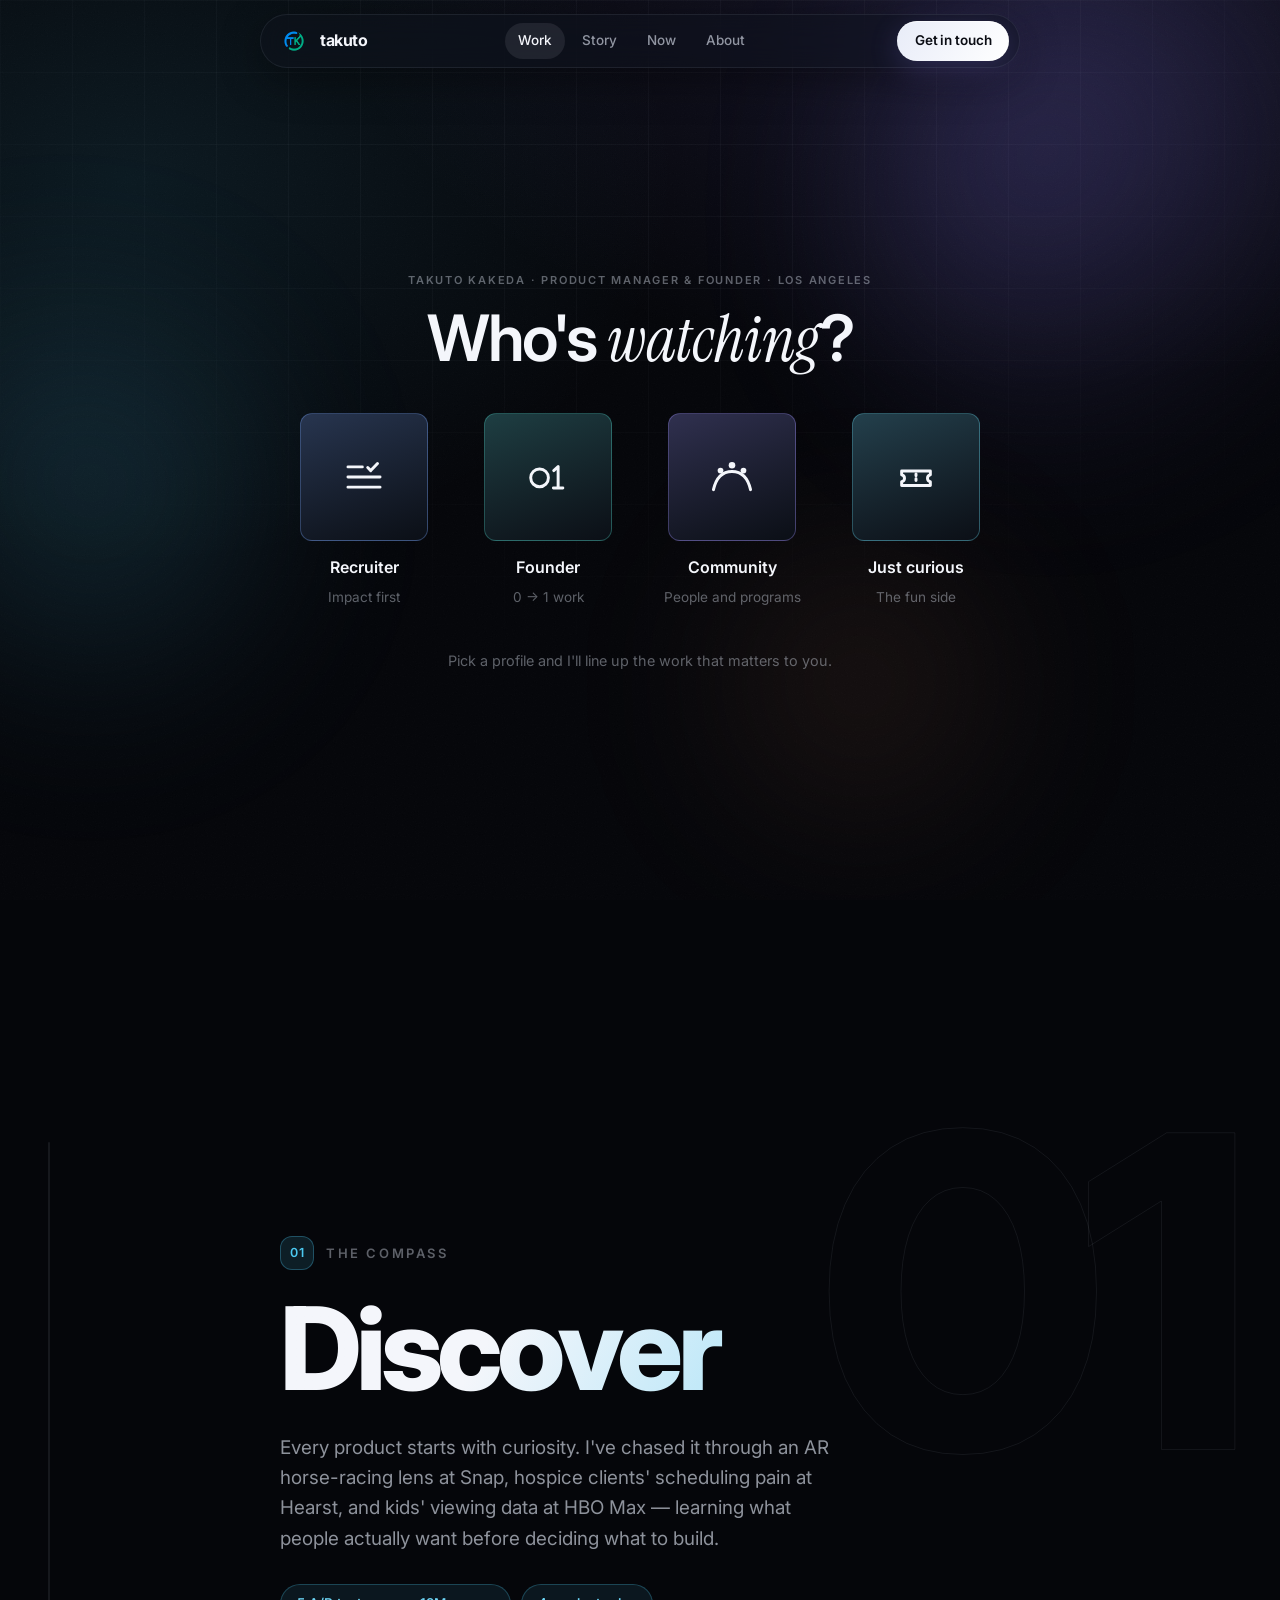
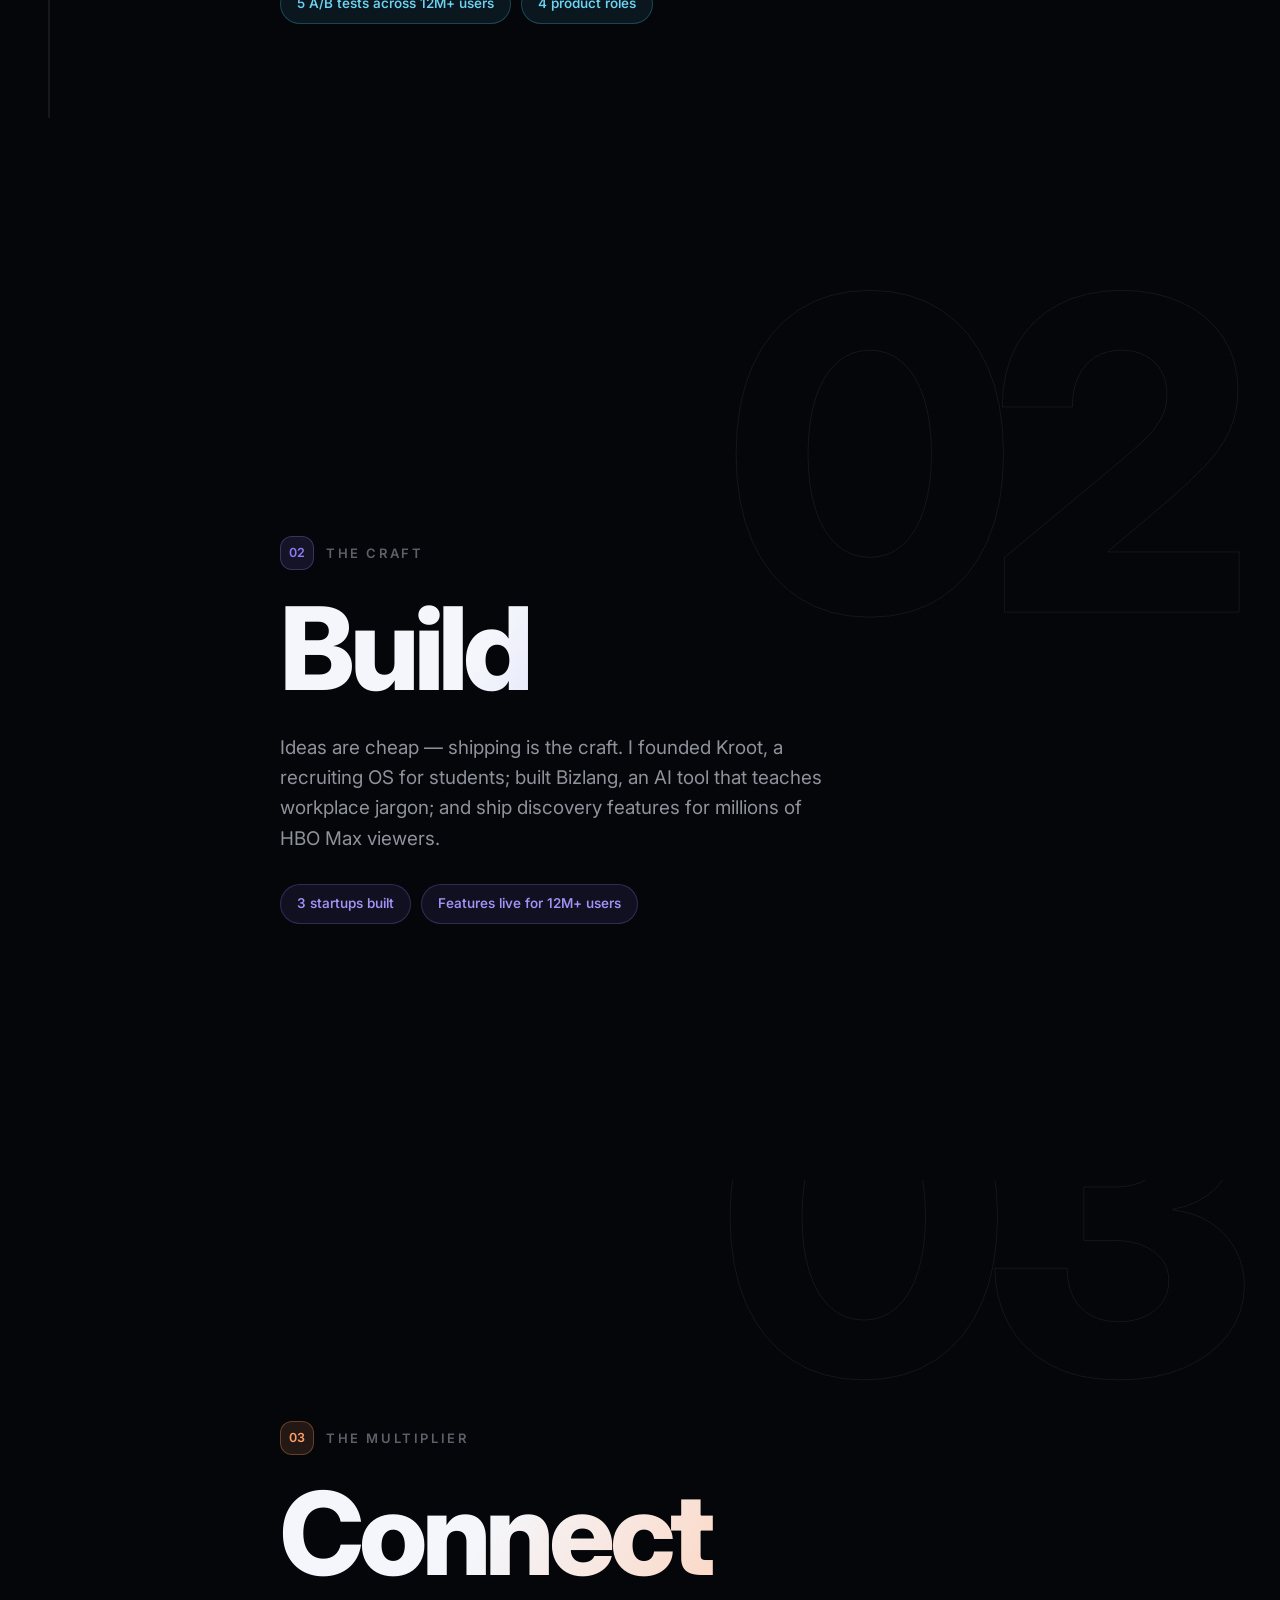
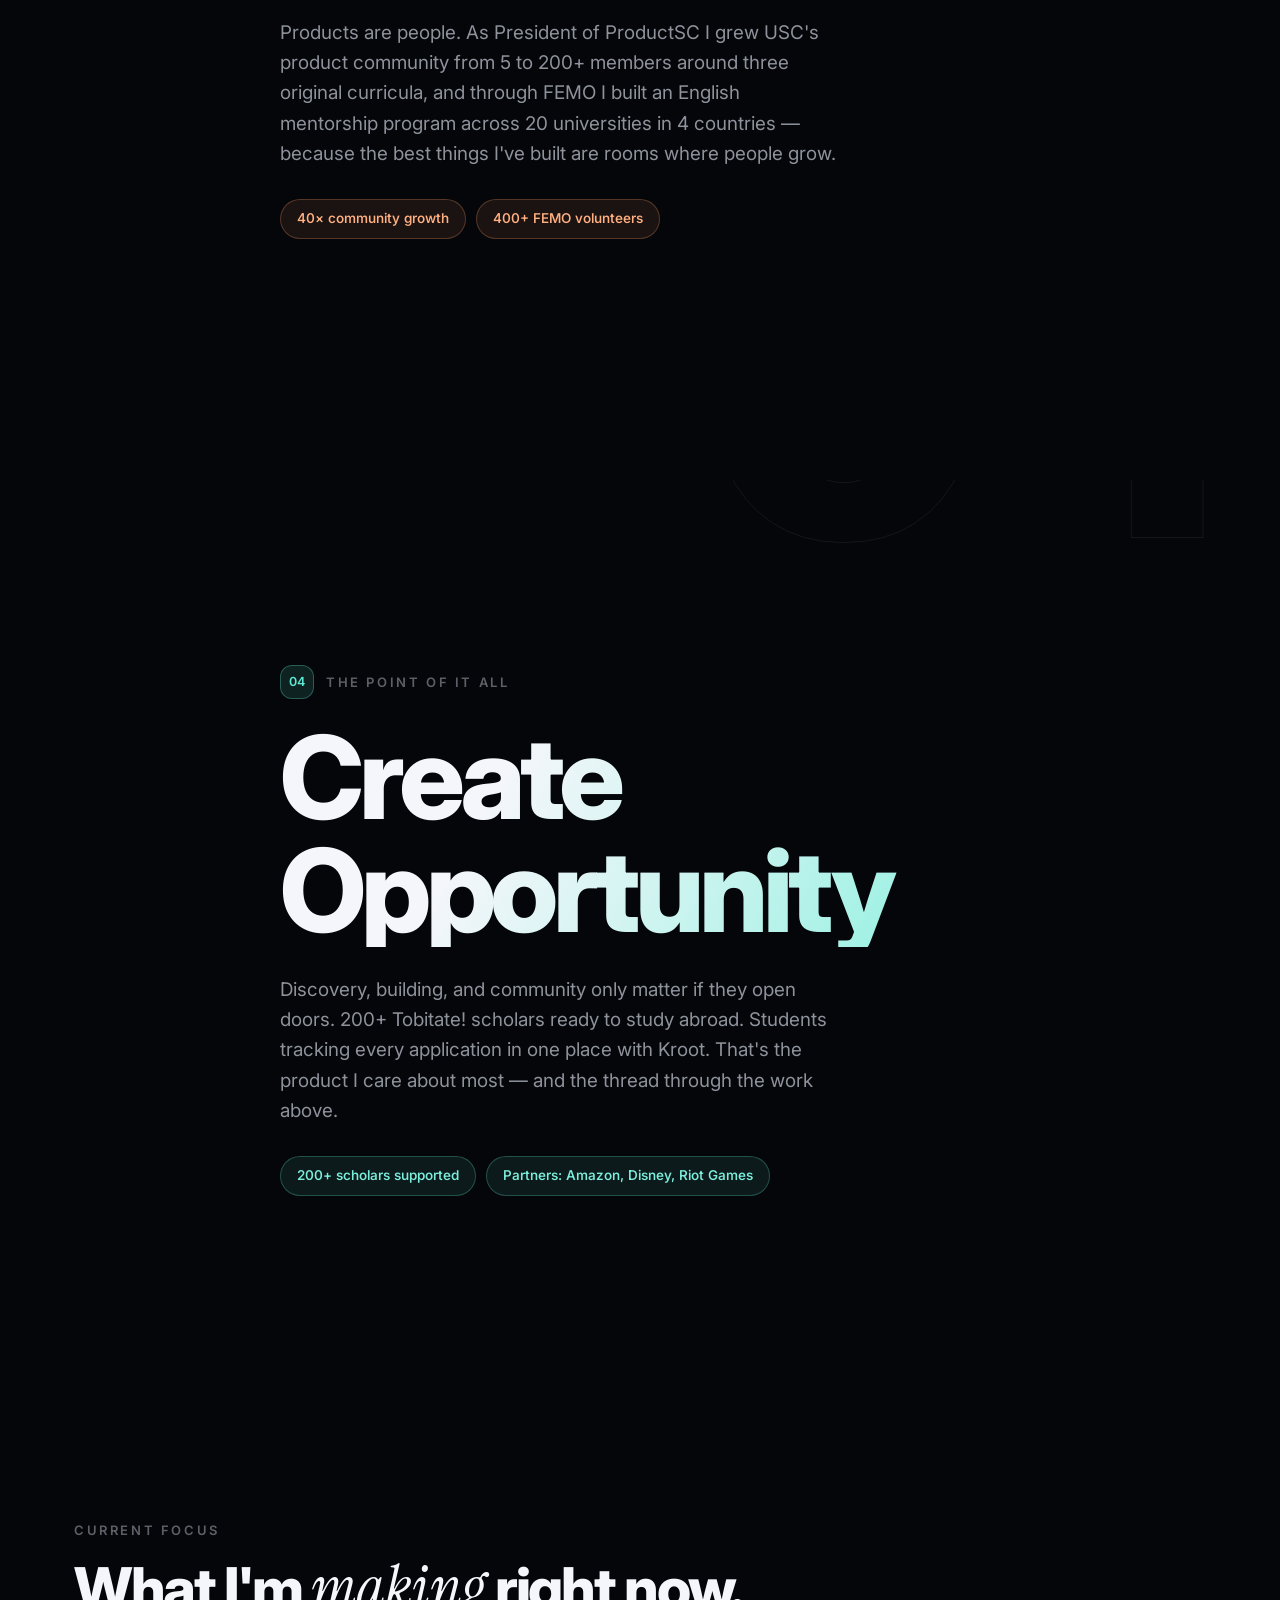
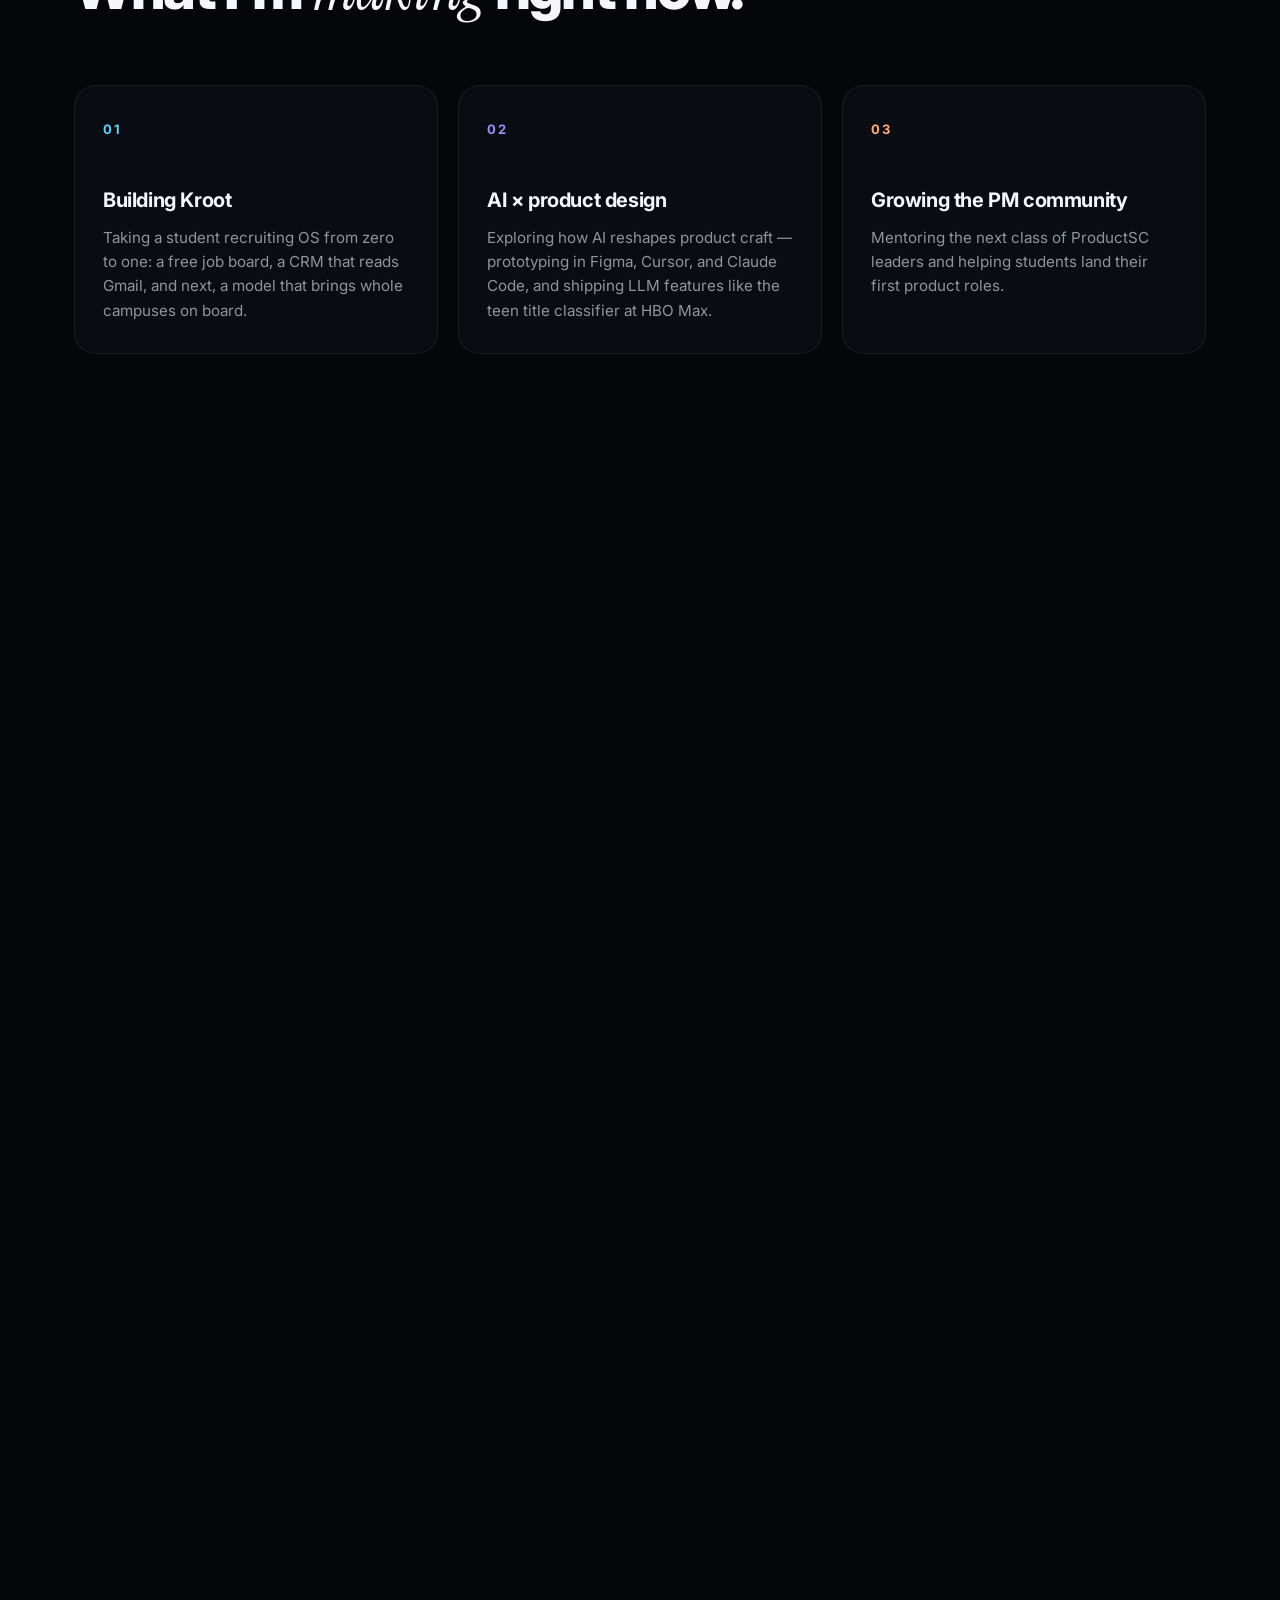
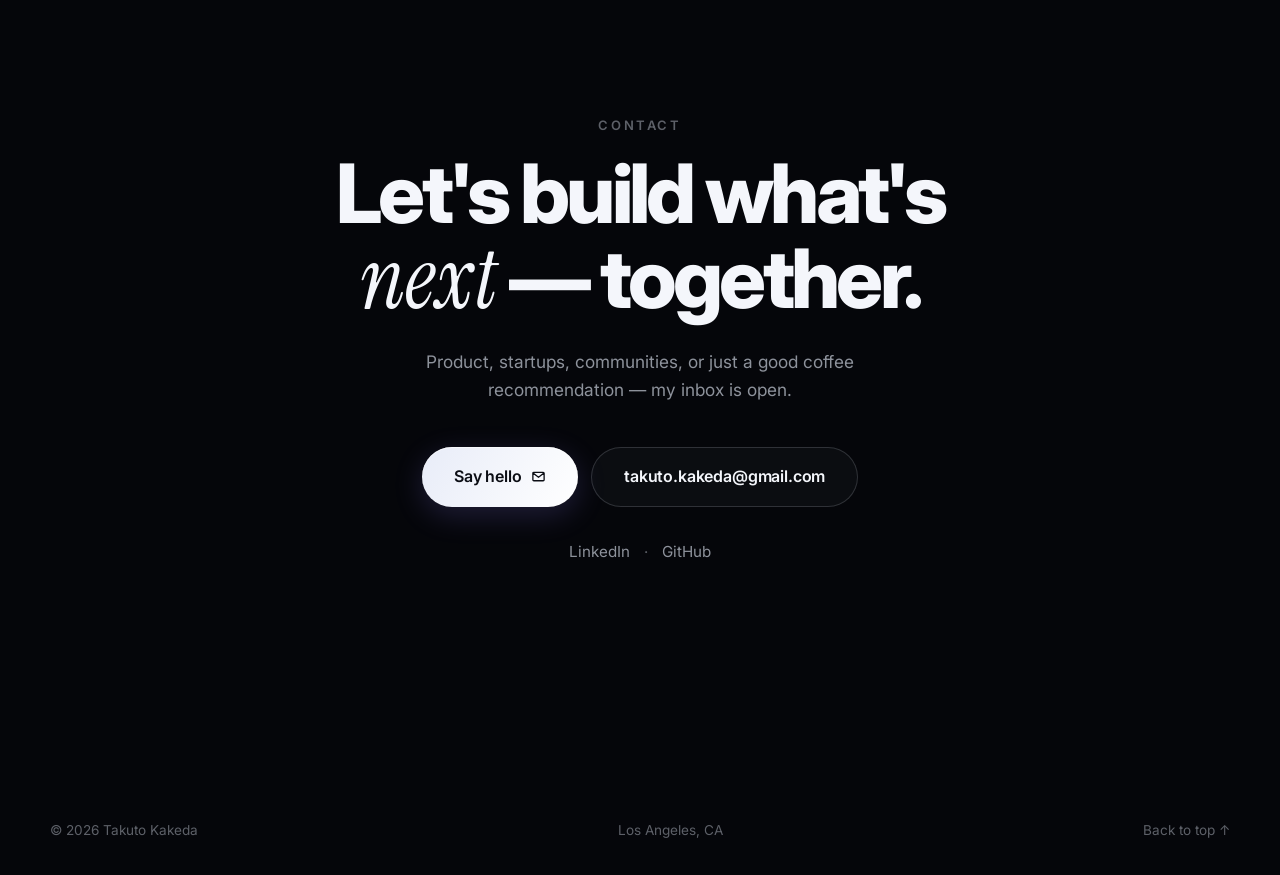
==== commit 65097b7c: "design: open the site on Who's watching instead of the hero Co-authored-by: Cursor <cursoragent@curs" ====
--- a/index.html
+++ b/index.html
@@ -46,40 +46,9 @@
 
     <main id="top">
 
-        <!-- ============ HERO ============ -->
-        <section class="hero" id="hero">
-            <div class="hero-inner">
-                <div class="hero-badge reveal glass-pill">
-                    <span class="pulse-dot"></span>
-                    Takuto Kakeda · Product Builder · Los Angeles
-                </div>
-                <h1 class="hero-title">
-                    <span class="line"><span class="w">Building</span> <span class="w">products</span></span>
-                    <span class="line"><span class="w">that</span> <span class="w">help</span> <span class="w">people</span></span>
-                    <span class="line"><span class="w accent-serif">discover</span> <span class="w">what's</span> <span class="w grad">next.</span></span>
-                </h1>
-                <p class="hero-sub reveal d-2">
-                    Product manager and founder — from personalization at HBO&nbsp;Max to
-                    startups, student communities, and the spaces in between.
-                </p>
-                <div class="hero-ctas reveal d-3">
-                    <a class="btn btn-primary magnetic" href="#work"><span>See the work</span><svg viewBox="0 0 16 16" width="14" height="14" fill="none"><path d="M8 2v11m0 0 4.5-4.5M8 13 3.5 8.5" stroke="currentColor" stroke-width="1.6" stroke-linecap="round" stroke-linejoin="round"/></svg></a>
-                    <a class="btn btn-ghost magnetic" href="#story"><span>The story</span></a>
-                </div>
-            </div>
-            <a class="scroll-hint" href="#work" aria-label="Scroll to the work">
-                <span class="scroll-hint-track"><span class="scroll-hint-thumb"></span></span>
-                <span class="scroll-hint-label">Scroll</span>
-            </a>
-        </section>
-
-        <!-- ============ FEATURED WORK: TAKUTO+ ============ -->
-        <section class="work section" id="work">
-            <div class="section-head">
-                <p class="section-kicker reveal">Featured work</p>
-                <h2 class="section-title reveal d-1" id="work-title" tabindex="-1">Now streaming on <span class="accent-serif">Takuto+</span>.</h2>
-                <p class="section-sub reveal d-2">Pick who's watching and I'll line up the projects that matter to you. Or catch today's live race.</p>
-            </div>
+        <!-- ============ TAKUTO+ (opens the page) ============ -->
+        <section class="work section work-open" id="work">
+            <h1 class="sr-only" id="work-title" tabindex="-1">Takuto Kakeda, product manager and founder</h1>
 
             <div class="tp-app" id="tp-app">
                 <div class="tp-fallback">
--- a/premium.css
+++ b/premium.css
@@ -102,37 +102,6 @@
     -webkit-backdrop-filter: blur(18px) saturate(1.3);
 }
 
-.glass-pill {
-    display: inline-flex;
-    align-items: center;
-    gap: 10px;
-    padding: 8px 18px;
-    border-radius: 999px;
-    border: 1px solid var(--line-strong);
-    background: rgba(20, 24, 34, 0.5);
-    backdrop-filter: blur(14px);
-    -webkit-backdrop-filter: blur(14px);
-    font-size: 13px;
-    font-weight: 500;
-    letter-spacing: 0.02em;
-    color: var(--ink-60);
-}
-
-.pulse-dot {
-    width: 7px;
-    height: 7px;
-    border-radius: 50%;
-    background: var(--mint);
-    box-shadow: 0 0 0 0 rgba(94, 234, 212, 0.6);
-    animation: pulse 2.4s ease-out infinite;
-    flex: none;
-}
-@keyframes pulse {
-    0% { box-shadow: 0 0 0 0 rgba(94, 234, 212, 0.55); }
-    70% { box-shadow: 0 0 0 9px rgba(94, 234, 212, 0); }
-    100% { box-shadow: 0 0 0 0 rgba(94, 234, 212, 0); }
-}
-
 .grad {
     background: var(--grad);
     -webkit-background-clip: text;
@@ -251,93 +220,6 @@
 @media (max-width: 640px) {
     .nav-links { display: none; }
 }
-
-/* ---------- hero ---------- */
-.hero {
-    min-height: 100svh;
-    display: flex;
-    flex-direction: column;
-    align-items: center;
-    justify-content: center;
-    text-align: center;
-    padding: calc(var(--nav-h) + 40px) 24px 40px;
-    position: relative;
-}
-
-.hero-inner { max-width: 1060px; }
-
-.hero-badge { margin-bottom: 34px; }
-
-.hero-title {
-    font-size: clamp(2.7rem, 7.4vw, 6.4rem);
-    line-height: 1.02;
-    font-weight: 800;
-    letter-spacing: -0.045em;
-    text-wrap: balance;
-}
-.hero-title .line { display: block; overflow: hidden; padding-bottom: 0.08em; margin-bottom: -0.08em; }
-.hero-title .w {
-    display: inline-block;
-    transform: translateY(110%) rotate(2deg);
-    animation: word-in 0.9s var(--ease-out) forwards;
-}
-.hero-title .line:nth-child(1) .w { animation-delay: calc(0.05s * var(--i, 0) + 0.1s); }
-.hero-title .line:nth-child(2) .w { animation-delay: calc(0.05s * var(--i, 0) + 0.28s); }
-.hero-title .line:nth-child(3) .w { animation-delay: calc(0.05s * var(--i, 0) + 0.46s); }
-@keyframes word-in { to { transform: translateY(0) rotate(0); } }
-
-.hero-title .accent-serif { font-size: 1.04em; margin-right: 0.04em; }
-
-.hero-sub {
-    margin: 30px auto 0;
-    max-width: 560px;
-    font-size: clamp(1.02rem, 1.6vw, 1.22rem);
-    color: var(--ink-60);
-    text-wrap: balance;
-}
-
-.hero-ctas {
-    margin-top: 42px;
-    display: flex;
-    flex-wrap: wrap;
-    gap: 14px;
-    justify-content: center;
-}
-
-.scroll-hint {
-    position: absolute;
-    bottom: 30px;
-    left: 50%;
-    transform: translateX(-50%);
-    display: flex;
-    flex-direction: column;
-    align-items: center;
-    gap: 10px;
-    opacity: 0.55;
-    transition: opacity 0.3s ease;
-}
-.scroll-hint:hover { opacity: 1; }
-.scroll-hint-track {
-    width: 22px;
-    height: 36px;
-    border: 1.5px solid var(--ink-40);
-    border-radius: 999px;
-    display: flex;
-    justify-content: center;
-    padding-top: 6px;
-}
-.scroll-hint-thumb {
-    width: 3px;
-    height: 8px;
-    border-radius: 3px;
-    background: var(--ink);
-    animation: hint 1.8s ease-in-out infinite;
-}
-@keyframes hint {
-    0%, 100% { transform: translateY(0); opacity: 1; }
-    60% { transform: translateY(10px); opacity: 0.2; }
-}
-.scroll-hint-label { font-size: 11px; letter-spacing: 0.22em; text-transform: uppercase; color: var(--ink-40); }
 
 /* ---------- story chapters ---------- */
 .story { position: relative; overflow: clip; }
@@ -456,6 +338,8 @@
 
 /* ---------- generic section ---------- */
 .section { padding: 140px 24px; max-width: 1180px; margin: 0 auto; }
+.work-open { padding-top: calc(var(--nav-h) + 56px); }
+.sr-only { position: absolute; width: 1px; height: 1px; margin: -1px; padding: 0; overflow: hidden; clip: rect(0 0 0 0); white-space: nowrap; border: 0; }
 
 .section-head { max-width: 720px; margin-bottom: 64px; }
 
@@ -812,5 +696,4 @@
         transition-duration: 0.01ms !important;
     }
     .reveal { opacity: 1; transform: none; }
-    .hero-title .w { transform: none; animation: none; }
-}
+}
--- a/takuto-plus.css
+++ b/takuto-plus.css
@@ -87,8 +87,17 @@
 .tp-fallback-card p { margin-top: 6px; color: var(--ink-60); }
 
 /* ---------- who's watching ---------- */
-.tp-picker { padding: 32px 0 40px; text-align: center; }
-.tp-picker-title { font-size: clamp(1.9rem, 4vw, 2.6rem); font-weight: 600; letter-spacing: -0.025em; }
+.tp-picker {
+    min-height: min(720px, calc(100svh - var(--nav-h) - 112px));
+    display: flex;
+    flex-direction: column;
+    align-items: center;
+    justify-content: center;
+    padding: 24px 0 40px;
+    text-align: center;
+}
+.tp-picker-title { margin-top: 14px; font-size: clamp(2.4rem, 6vw, 4rem); line-height: 1.05; font-weight: 600; letter-spacing: -0.035em; }
+.tp-picker-hint { margin-top: 40px; color: var(--ink-40); font-size: 0.9rem; }
 .tp-profiles { margin-top: 40px; display: flex; flex-wrap: wrap; justify-content: center; gap: 32px; }
 .tp-profile {
     display: flex;
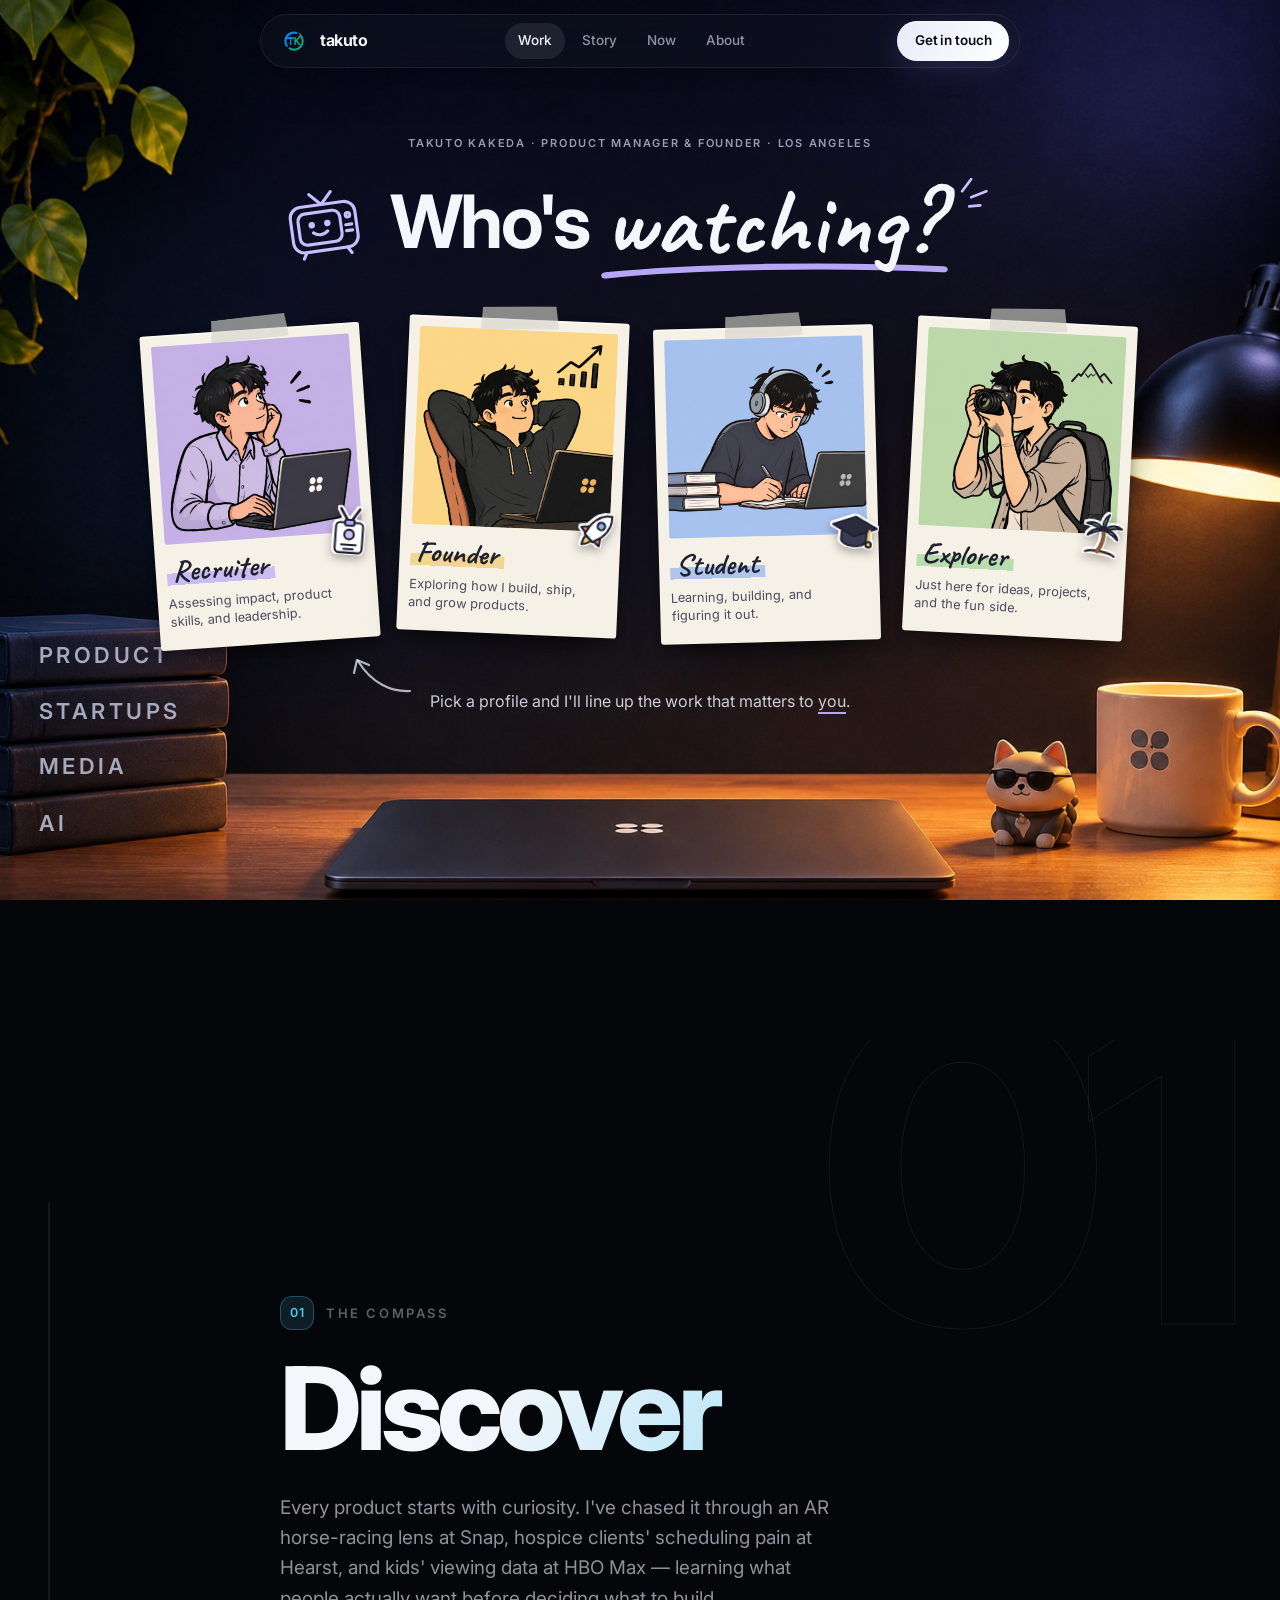
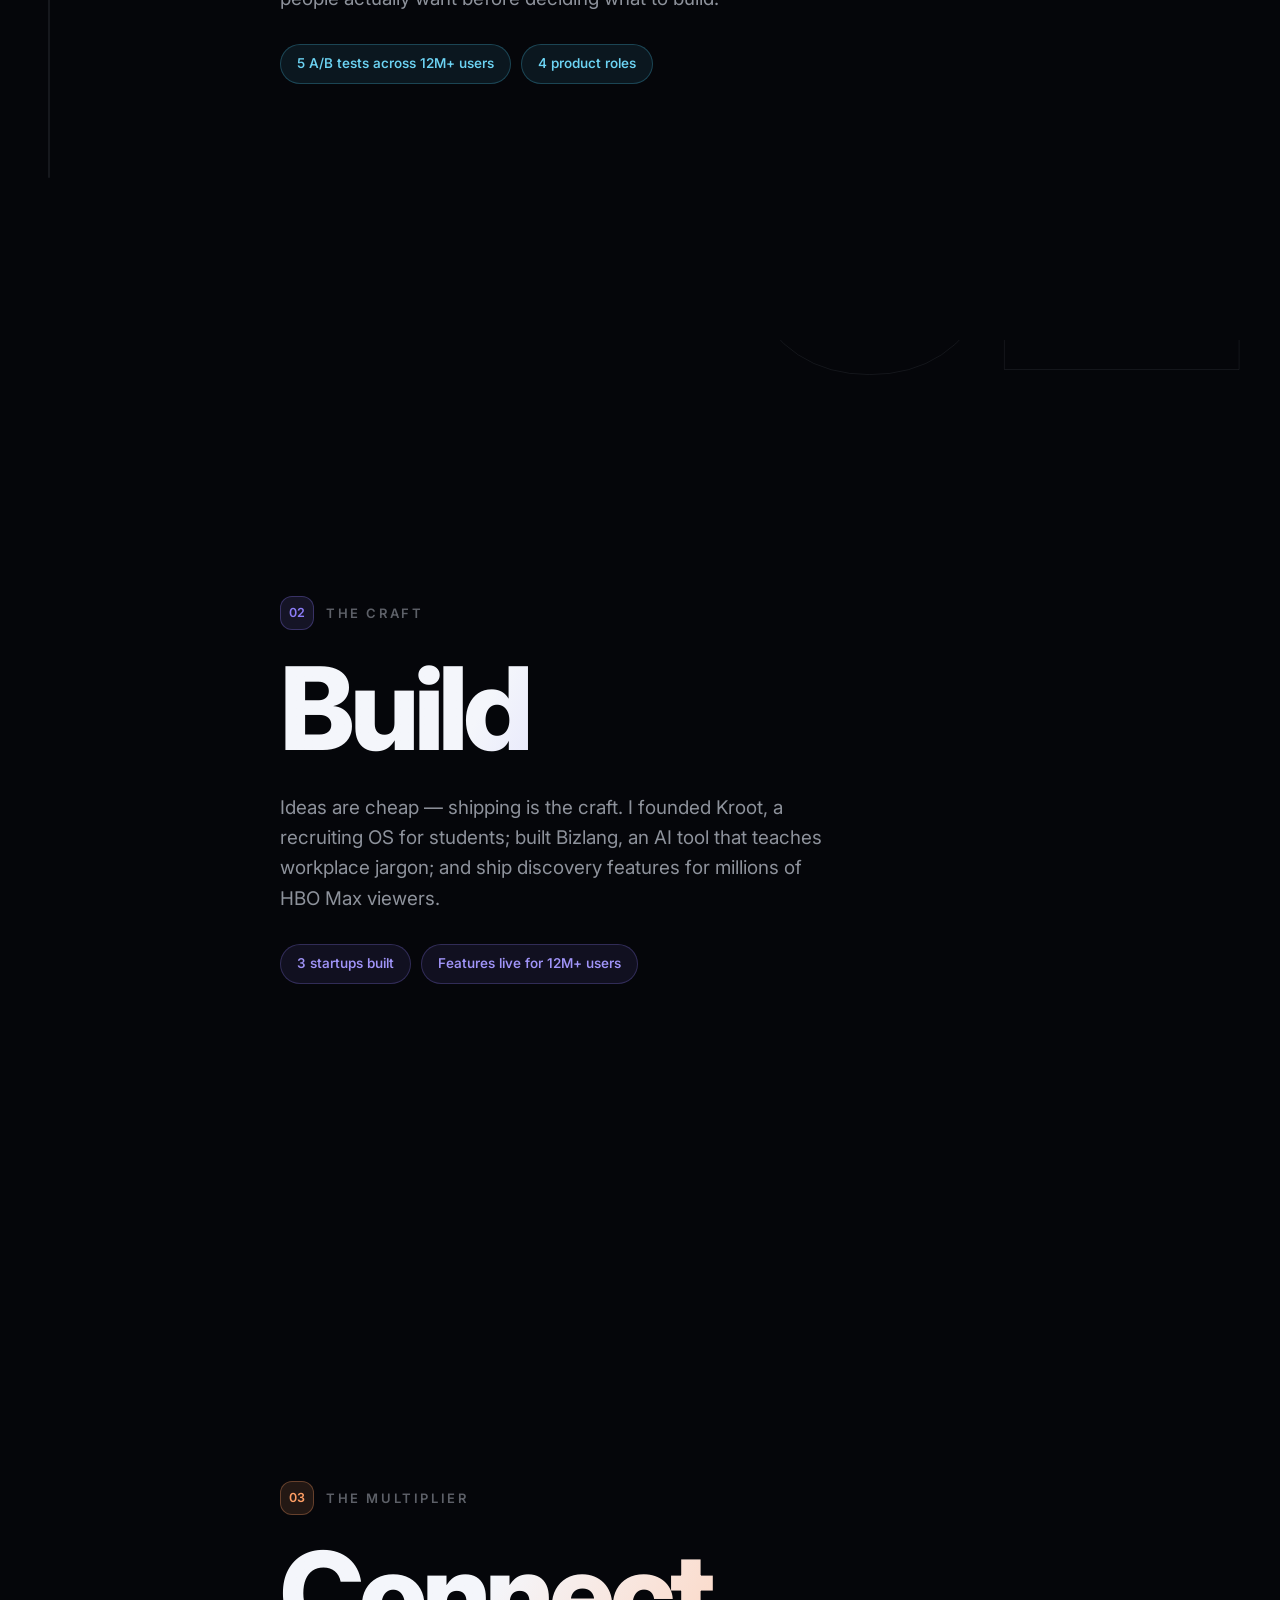
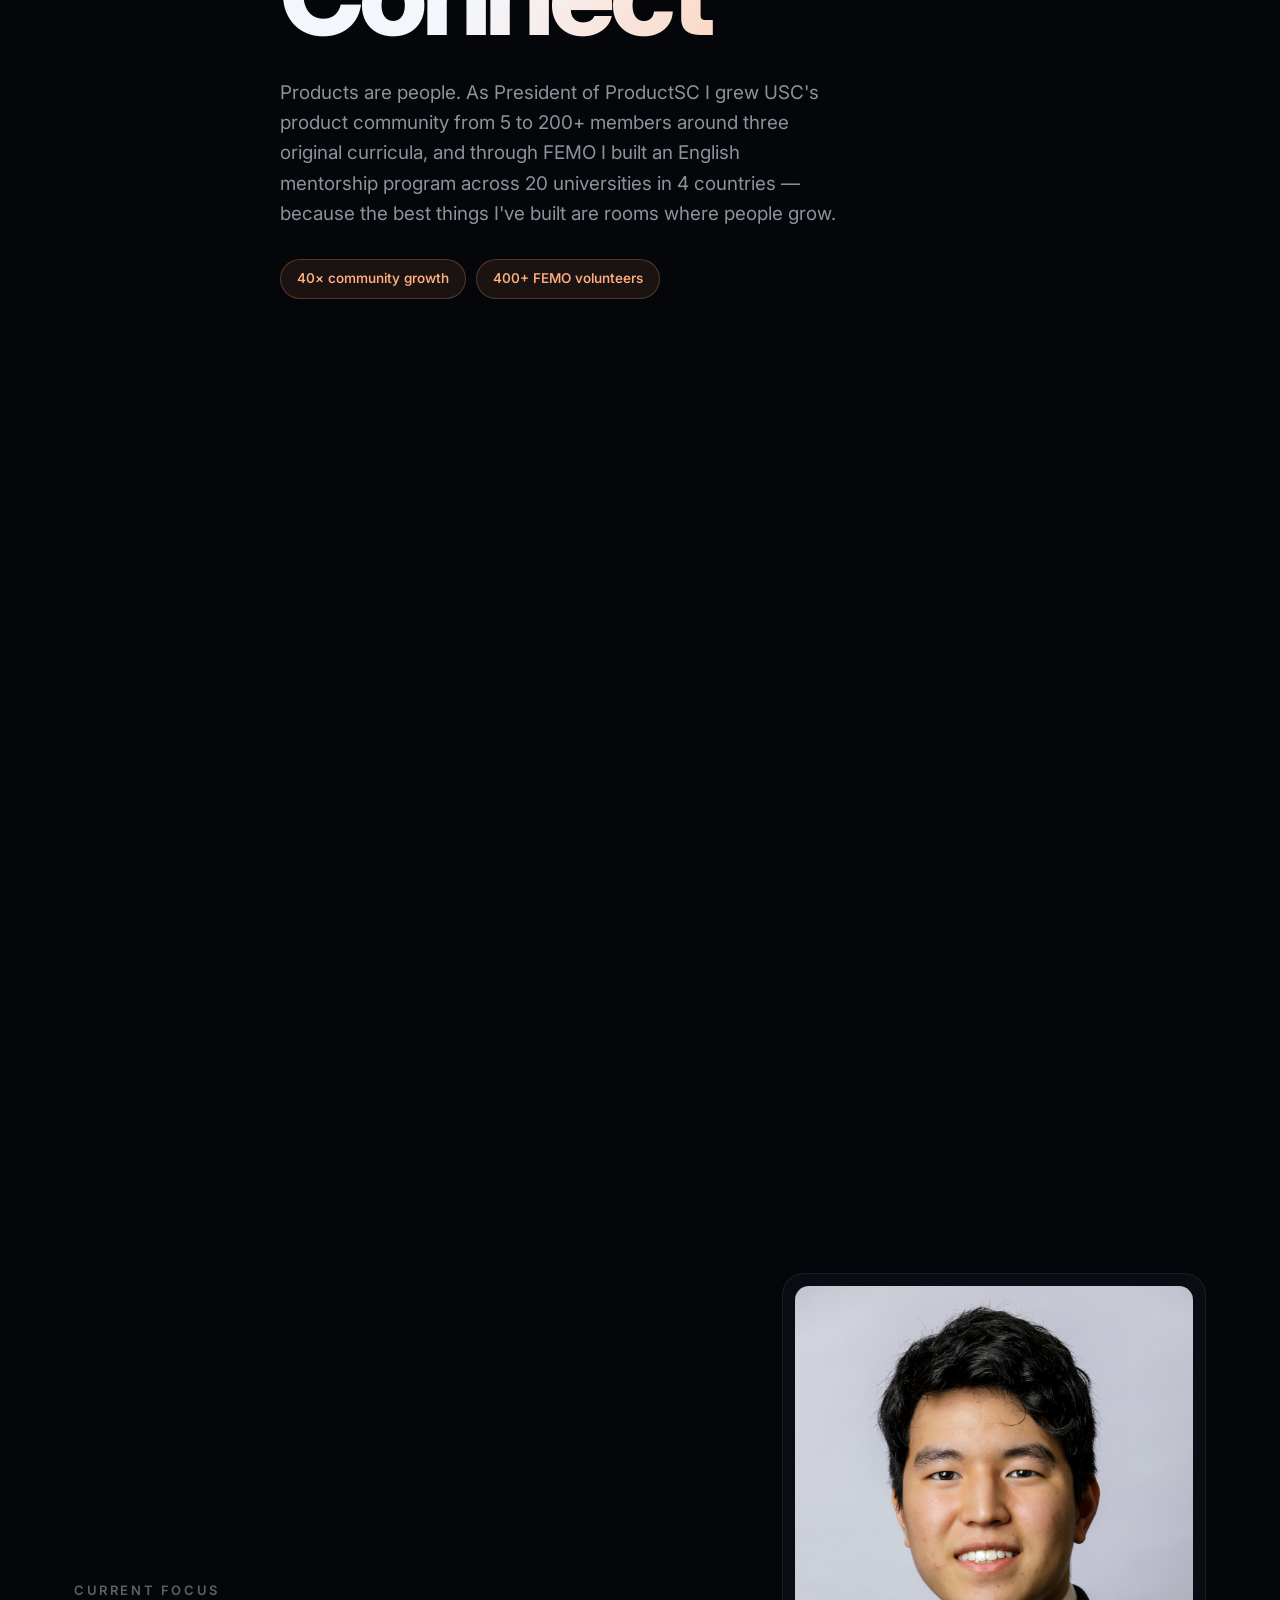
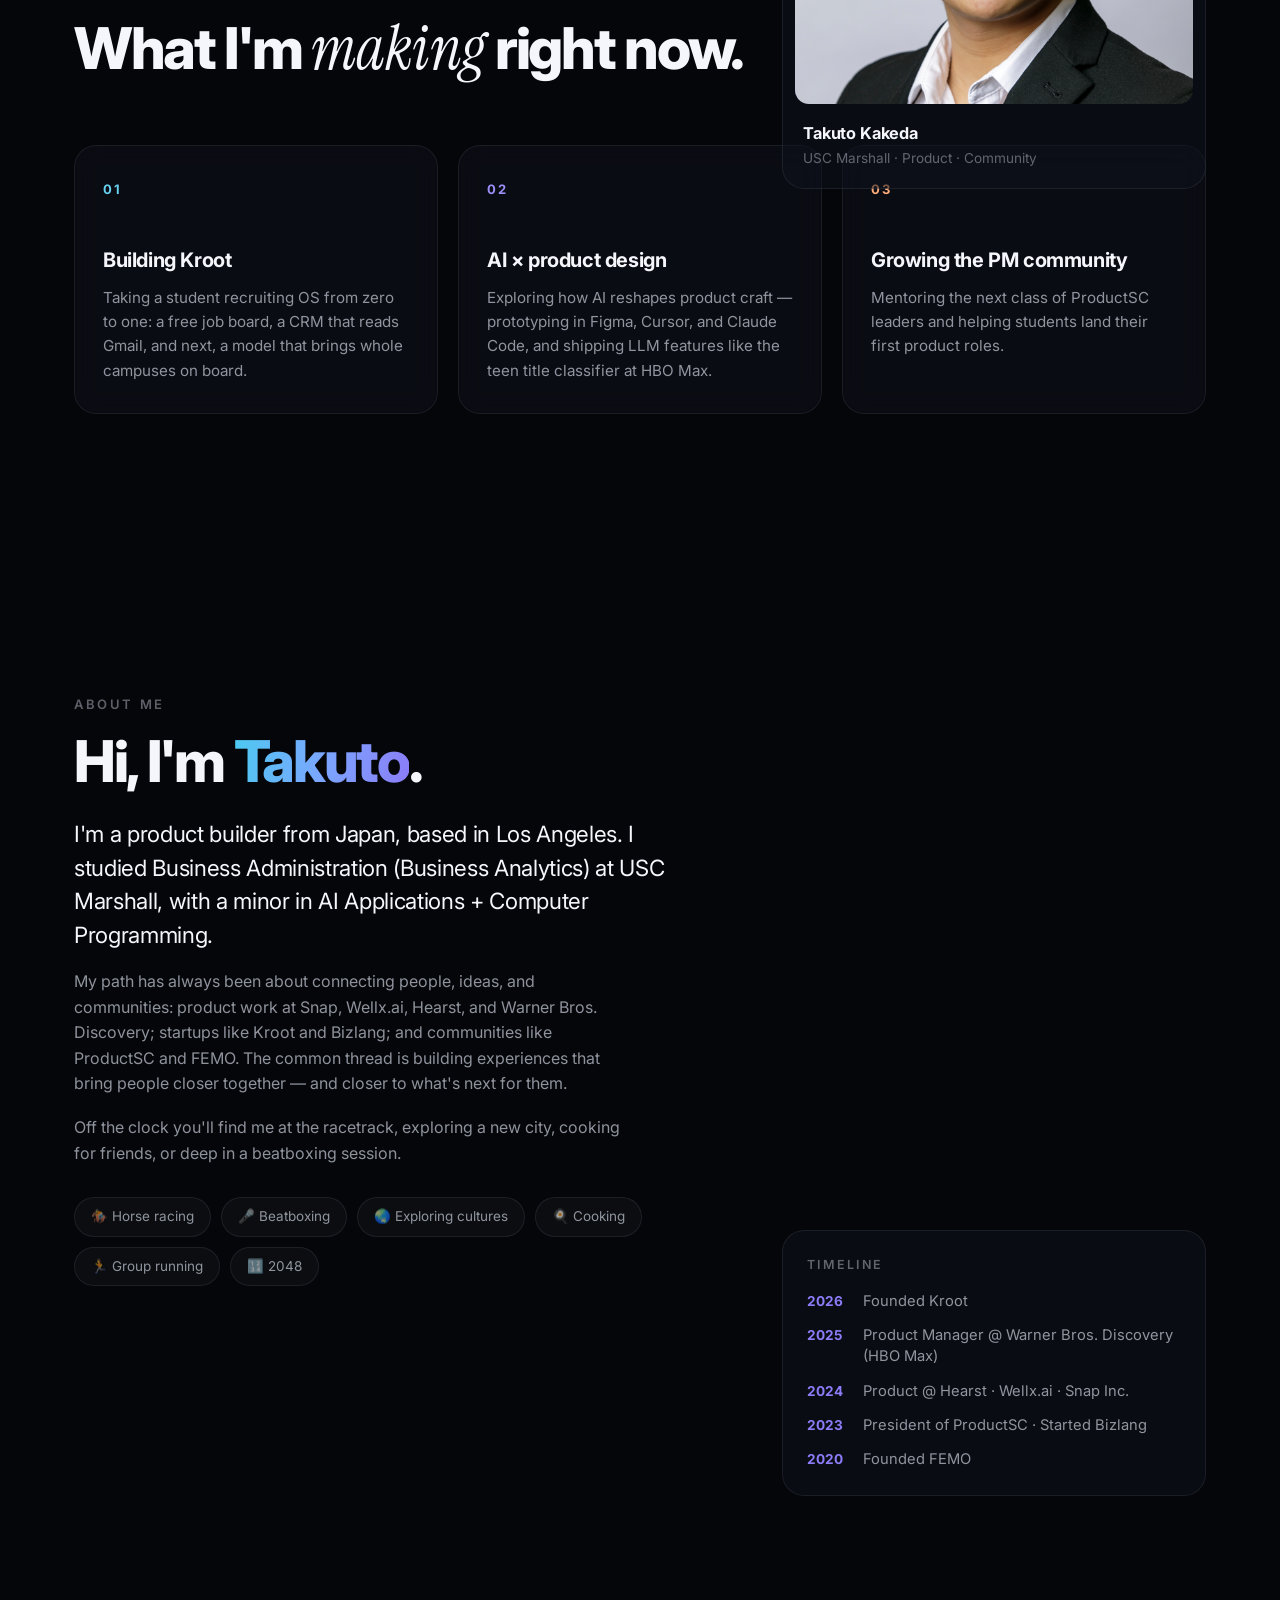
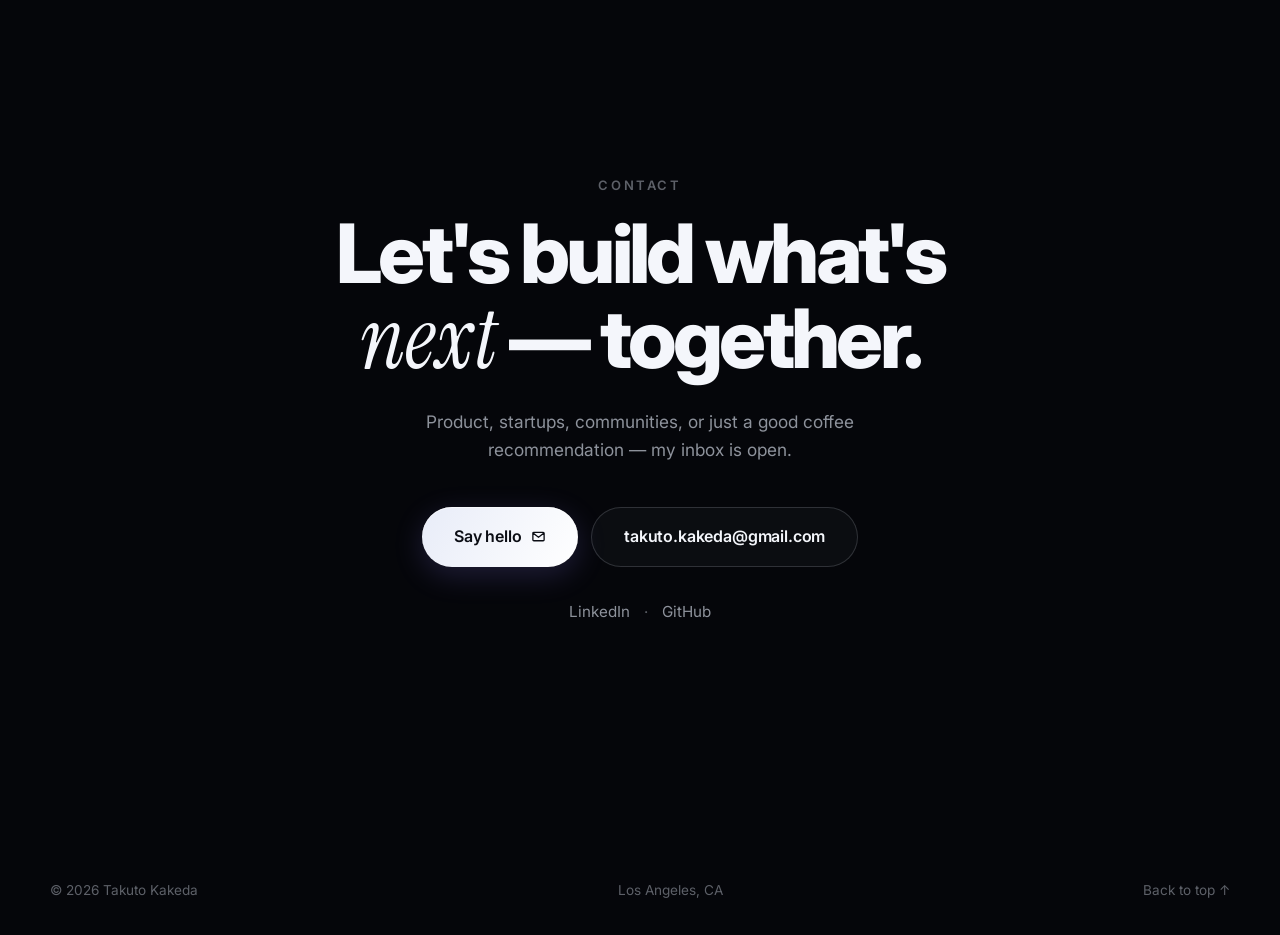
==== commit 2b9ad431: "design: illustrated polaroid Who's watching scene Recruiter, Founder, Student, Explorer personas as " ====
--- a/index.html
+++ b/index.html
@@ -7,7 +7,7 @@
     <meta name="description" content="Takuto Kakeda is a product builder helping people discover what's next — through products, communities, and opportunity."/>
     <link rel="preconnect" href="https://fonts.googleapis.com"/>
     <link rel="preconnect" href="https://fonts.gstatic.com" crossorigin/>
-    <link href="https://fonts.googleapis.com/css2?family=Inter:wght@400;500;600;700;800&family=Instrument+Serif:ital@0;1&display=swap" rel="stylesheet"/>
+    <link href="https://fonts.googleapis.com/css2?family=Inter:wght@400;500;600;700;800&family=Instrument+Serif:ital@0;1&family=Caveat:wght@600;700&display=swap" rel="stylesheet"/>
     <link rel="icon" type="image/png" href="images/takuto-logo.png"/>
     <link rel="stylesheet" href="premium.css"/>
     <link rel="stylesheet" href="takuto-plus.css"/>
--- a/premium.css
+++ b/premium.css
@@ -18,6 +18,7 @@
     --grad: linear-gradient(100deg, var(--cyan), #7aa7ff 50%, var(--violet));
     --font-ui: "Inter", -apple-system, "Segoe UI", sans-serif;
     --font-serif: "Instrument Serif", Georgia, serif;
+    --font-hand: "Caveat", "Bradley Hand", cursive;
     --radius: 22px;
     --nav-h: 64px;
     --ease-out: cubic-bezier(0.22, 1, 0.36, 1);
--- a/takuto-plus.css
+++ b/takuto-plus.css
@@ -86,57 +86,166 @@
 .tp-fallback-card h3 { font-size: 1.15rem; font-weight: 600; }
 .tp-fallback-card p { margin-top: 6px; color: var(--ink-60); }
 
-/* ---------- who's watching ---------- */
-.tp-picker {
-    min-height: min(720px, calc(100svh - var(--nav-h) - 112px));
+/* ---------- who's watching: polaroids on a desk ---------- */
+.tp-stage {
+    --paper: #f6f1e7;
+    --ink-dark: #1f2030;
+    position: relative;
+    isolation: isolate;
+    width: 100vw;
+    min-height: max(100svh, 820px);
+    margin: calc(-1 * (var(--nav-h) + 56px)) 0 0 calc(50% - 50vw);
+    padding: calc(var(--nav-h) + 40px) 24px clamp(120px, 12vw, 180px);
+    display: flex;
+    align-items: center;
+    justify-content: center;
+    overflow: hidden;
+    background: #0c0d1a;
+}
+.tp-scene { position: absolute; inset: 0; z-index: -1; width: 100%; height: 100%; }
+.tp-spines text { font: 600 25px var(--font-ui); letter-spacing: 4px; fill: rgba(206, 210, 232, 0.78); }
+.tp-stage::after {
+    content: "";
+    position: absolute;
+    inset: 0;
+    z-index: -1;
+    background: radial-gradient(60% 55% at 50% 42%, rgba(12, 13, 26, 0.55), transparent 70%);
+    pointer-events: none;
+}
+.tp-stage-inner { width: min(1060px, 100%); text-align: center; }
+.tp-stage-kicker { color: rgba(214, 218, 238, 0.7); }
+
+.tp-picker-title {
+    position: relative;
+    display: inline-flex;
+    align-items: center;
+    gap: 0.22em;
+    margin-top: 18px;
+    font-size: clamp(2.6rem, 6.4vw, 4.6rem);
+    line-height: 1.1;
+    font-weight: 700;
+    letter-spacing: -0.035em;
+}
+.tp-script {
+    position: relative;
+    isolation: isolate;
+    font-family: var(--font-hand);
+    font-size: 1.28em;
+    font-weight: 700;
+    letter-spacing: 0;
+}
+.tp-swoosh { position: absolute; left: -2%; right: -4%; bottom: -0.08em; width: 106%; height: 0.24em; color: #b7a6f5; z-index: -1; }
+.tp-doodle-tv { width: 1.05em; height: 0.95em; margin-right: 0.15em; color: #c9bcff; transform: rotate(-8deg); }
+.tp-doodle-spark { align-self: flex-start; width: 0.55em; height: 0.55em; color: #c9bcff; }
+
+.tp-profiles {
+    margin-top: 48px;
+    display: grid;
+    grid-template-columns: repeat(4, minmax(0, 220px));
+    justify-content: center;
+    gap: clamp(16px, 2.6vw, 34px);
+}
+.tp-polaroid {
+    --tilt: 0deg;
+    --lift: 0px;
+    position: relative;
     display: flex;
     flex-direction: column;
-    align-items: center;
-    justify-content: center;
-    padding: 24px 0 40px;
-    text-align: center;
-}
-.tp-picker-title { margin-top: 14px; font-size: clamp(2.4rem, 6vw, 4rem); line-height: 1.05; font-weight: 600; letter-spacing: -0.035em; }
-.tp-picker-hint { margin-top: 40px; color: var(--ink-40); font-size: 0.9rem; }
-.tp-profiles { margin-top: 40px; display: flex; flex-wrap: wrap; justify-content: center; gap: 32px; }
-.tp-profile {
-    display: flex;
-    flex-direction: column;
-    align-items: center;
-    gap: 6px;
-    width: 152px;
-    padding: 0;
+    align-items: flex-start;
+    padding: 11px 11px 18px;
     border: 0;
-    background: none;
-    color: var(--ink);
+    border-radius: 3px;
+    background: var(--paper);
+    color: var(--ink-dark);
     font: inherit;
+    text-align: left;
     cursor: pointer;
-}
-.tp-profile:focus-visible { outline: none; }
-.tp-avatar {
-    display: grid;
-    place-items: center;
-    width: 128px;
-    height: 128px;
-    margin-bottom: 8px;
-    border: 1px solid color-mix(in srgb, var(--pc) 32%, transparent);
-    border-radius: var(--tp-r);
-    background: linear-gradient(160deg, color-mix(in srgb, var(--pc) 22%, var(--tp-surface-2)), var(--tp-surface));
-    color: var(--ink);
-    transition: transform 0.3s var(--ease-out), border-color 0.2s, box-shadow 0.2s;
-}
-.tp-avatar svg { width: 54px; height: 54px; display: block; }
-.tp-profile:hover .tp-avatar,
-.tp-profile:focus-visible .tp-avatar {
-    transform: translateY(-3px);
-    border-color: var(--pc);
-    box-shadow: 0 16px 40px -16px color-mix(in srgb, var(--pc) 60%, transparent);
-}
-.tp-profile:focus-visible .tp-avatar { outline: 2px solid var(--pc); outline-offset: 4px; }
-.tp-profile-label { font-weight: 600; }
-.tp-profile-blurb { color: var(--ink-40); font-size: 0.85rem; }
-.tp-avatar-sm { width: 24px; height: 24px; margin: 0; border-radius: 6px; }
-.tp-avatar-sm svg { width: 14px; height: 14px; }
+    box-shadow: 0 2px 0 rgba(255, 255, 255, 0.5) inset, 0 22px 40px -18px rgba(0, 0, 0, 0.75), 0 4px 10px rgba(0, 0, 0, 0.25);
+    transform: translateY(var(--lift)) rotate(var(--tilt));
+    transition: transform 0.45s var(--ease-spring), box-shadow 0.3s;
+}
+.tp-polaroid:nth-child(1) { --tilt: -4deg; --lift: 6px; }
+.tp-polaroid:nth-child(2) { --tilt: 2.5deg; --lift: -4px; }
+.tp-polaroid:nth-child(3) { --tilt: -1.5deg; --lift: 4px; }
+.tp-polaroid:nth-child(4) { --tilt: 3deg; --lift: -2px; }
+.tp-polaroid::before {
+    content: "";
+    position: absolute;
+    top: -13px;
+    left: 50%;
+    width: 78px;
+    height: 24px;
+    transform: translateX(-50%) rotate(-3deg);
+    background: rgba(214, 214, 204, 0.62);
+    box-shadow: 0 1px 2px rgba(0, 0, 0, 0.18);
+    clip-path: polygon(3% 0, 97% 4%, 100% 100%, 0 94%);
+}
+.tp-polaroid:hover,
+.tp-polaroid:focus-visible {
+    transform: translateY(-10px) rotate(0deg) scale(1.03);
+    box-shadow: 0 2px 0 rgba(255, 255, 255, 0.5) inset, 0 34px 60px -20px rgba(0, 0, 0, 0.85), 0 0 0 1px color-mix(in srgb, var(--pc) 55%, transparent);
+    z-index: 1;
+}
+.tp-polaroid:focus-visible { outline: 3px solid var(--pc); outline-offset: 6px; }
+.tp-photo { position: relative; display: block; width: 100%; aspect-ratio: 1; background: var(--tint); border-radius: 2px; }
+.tp-photo img { display: block; width: 100%; height: 100%; object-fit: cover; border-radius: 2px; }
+.tp-sticker {
+    position: absolute;
+    right: -12px;
+    bottom: -24px;
+    width: 50px;
+    height: 50px;
+    transform: rotate(8deg);
+    filter: drop-shadow(1.6px 0 0 #fff) drop-shadow(-1.6px 0 0 #fff) drop-shadow(0 1.6px 0 #fff) drop-shadow(0 -1.6px 0 #fff) drop-shadow(0 4px 5px rgba(0, 0, 0, 0.3));
+    transition: transform 0.45s var(--ease-spring);
+}
+.tp-polaroid:hover .tp-sticker,
+.tp-polaroid:focus-visible .tp-sticker { transform: rotate(-6deg) scale(1.1); }
+.tp-polaroid-label {
+    margin-top: 12px;
+    padding: 0 6px;
+    font-family: var(--font-hand);
+    font-size: 1.85rem;
+    font-weight: 700;
+    line-height: 1.1;
+    background: linear-gradient(transparent 52%, color-mix(in srgb, var(--pc) 70%, transparent) 52% 88%, transparent 88%);
+}
+.tp-polaroid-blurb { margin-top: 6px; padding-right: 8px; font-size: 0.8rem; line-height: 1.45; color: #4a4b5e; }
+
+.tp-picker-hint {
+    position: relative;
+    display: inline-block;
+    margin-top: 52px;
+    color: rgba(232, 235, 248, 0.86);
+    font-size: 1rem;
+}
+.tp-doodle-arrow { position: absolute; left: -84px; top: -38px; width: 70px; height: 50px; color: rgba(232, 235, 248, 0.75); }
+.tp-you { text-decoration: underline; text-decoration-color: #b7a6f5; text-decoration-thickness: 2px; text-underline-offset: 5px; }
+
+.tp-avatar-sm { display: inline-block; width: 28px; height: 28px; overflow: hidden; border-radius: 999px; }
+.tp-avatar-sm img { display: block; width: 100%; height: 100%; object-fit: cover; }
+
+@media (max-width: 960px) {
+    .tp-profiles { grid-template-columns: repeat(2, minmax(0, 220px)); row-gap: 44px; }
+    .tp-doodle-arrow { display: none; }
+}
+@media (max-width: 560px) {
+    .tp-stage { min-height: 100svh; padding-inline: 16px; }
+    .tp-picker-title { font-size: clamp(2.3rem, 11vw, 3rem); }
+    .tp-doodle-tv,
+    .tp-doodle-spark { display: none; }
+    .tp-profiles { gap: 28px 14px; }
+    .tp-polaroid { padding: 8px 8px 14px; }
+    .tp-polaroid:nth-child(n) { --tilt: calc(var(--t, 0) * 1deg); }
+    .tp-polaroid:nth-child(1) { --t: -2.5; }
+    .tp-polaroid:nth-child(2) { --t: 2; }
+    .tp-polaroid:nth-child(3) { --t: -1.5; }
+    .tp-polaroid:nth-child(4) { --t: 2.5; }
+    .tp-polaroid-label { font-size: 1.5rem; }
+    .tp-polaroid-blurb { font-size: 0.74rem; }
+    .tp-sticker { width: 40px; height: 40px; right: -8px; bottom: -18px; }
+    .tp-picker-hint { margin-top: 36px; font-size: 0.9rem; }
+}
 
 .tp-loader { display: flex; flex-direction: column; align-items: center; justify-content: center; gap: 18px; min-height: 420px; color: var(--ink-60); }
 .tp-loader-ring {
@@ -254,10 +363,6 @@
     .tp-grid { grid-template-columns: repeat(2, minmax(0, 1fr)); }
 }
 @media (max-width: 560px) {
-    .tp-profiles { gap: 20px 16px; }
-    .tp-profile { width: 136px; }
-    .tp-avatar { width: 112px; height: 112px; }
-    .tp-avatar svg { width: 46px; height: 46px; }
     .tp-bar-who { font-size: 0.85rem; }
     .tp-stats { grid-template-columns: repeat(3, minmax(0, 1fr)); }
     .tp-stats div { padding-right: 10px; margin-right: 10px; }
@@ -269,7 +374,8 @@
     .tp-loader-ring,
     .tp-live-dot { animation: none; }
     .tp-card,
-    .tp-avatar { transition: none; }
+    .tp-polaroid,
+    .tp-sticker { transition: none; }
 }
 
 /* ---------- race day ---------- */
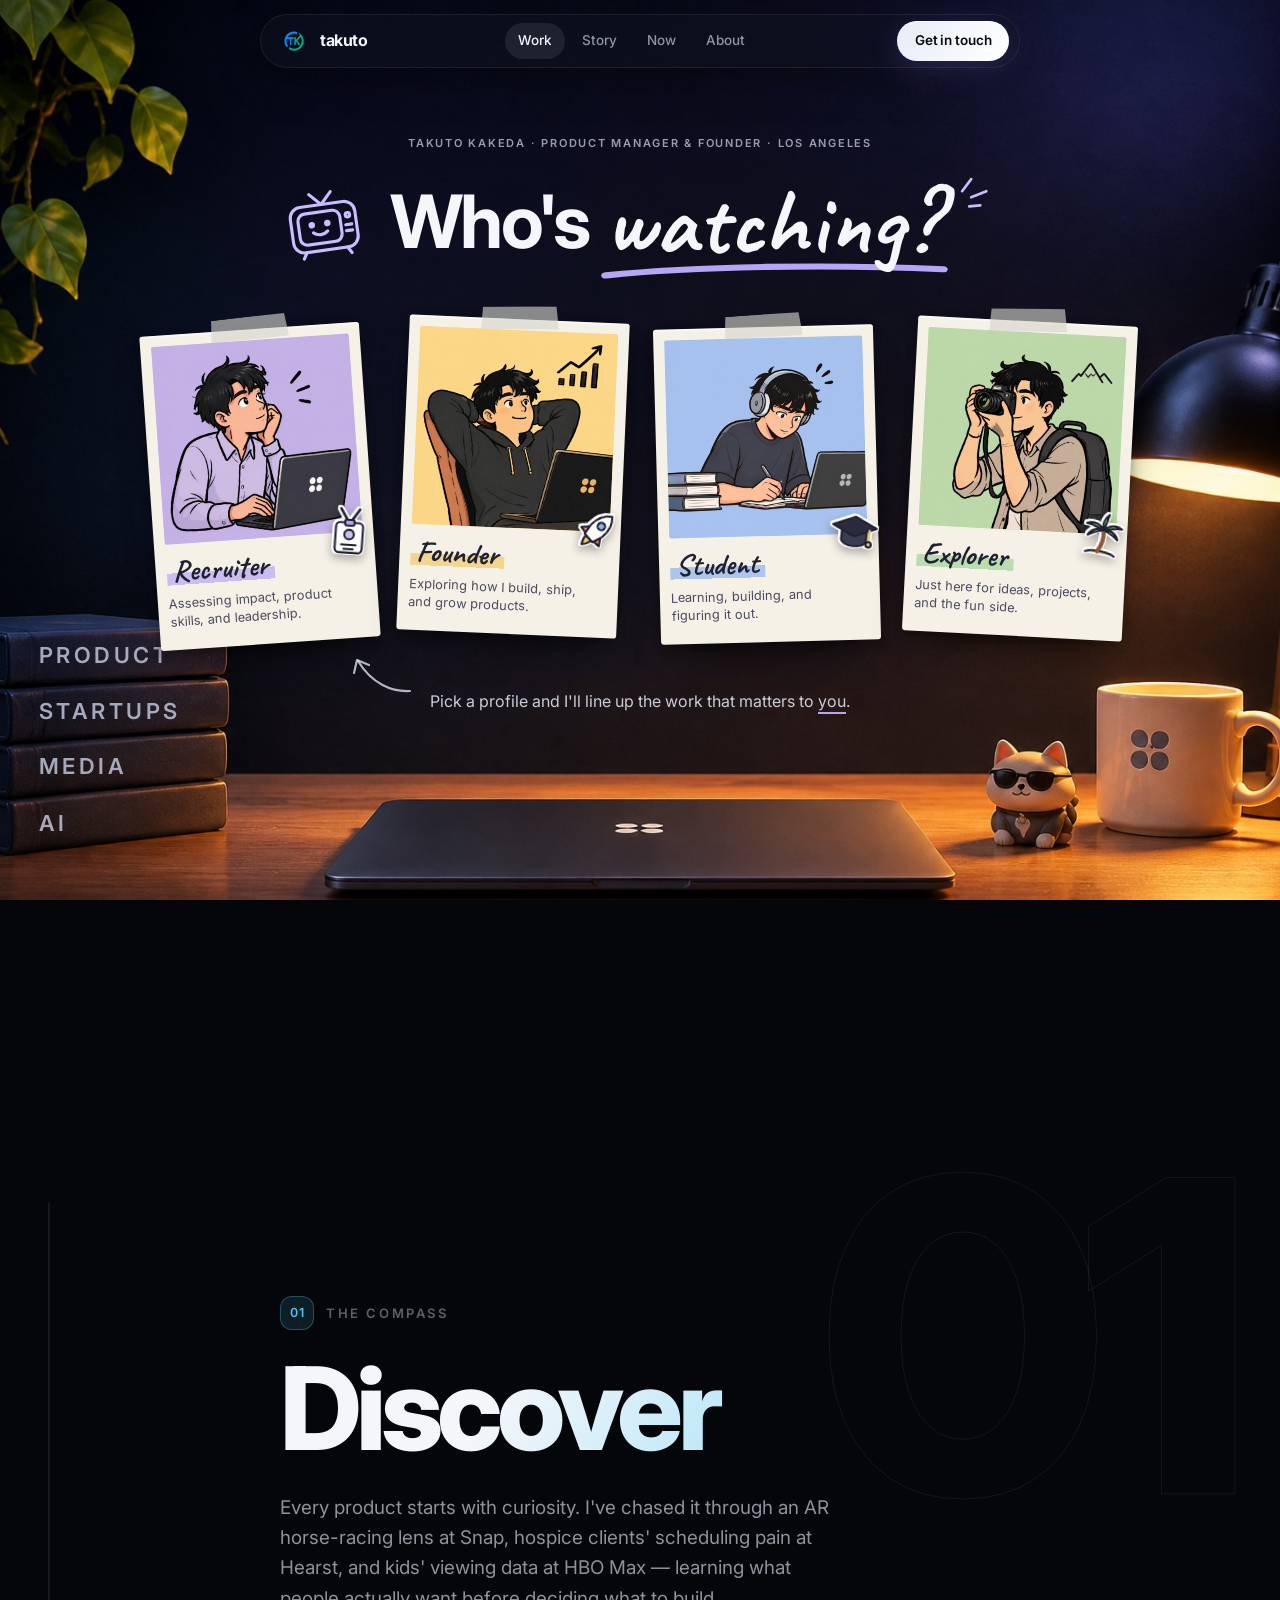
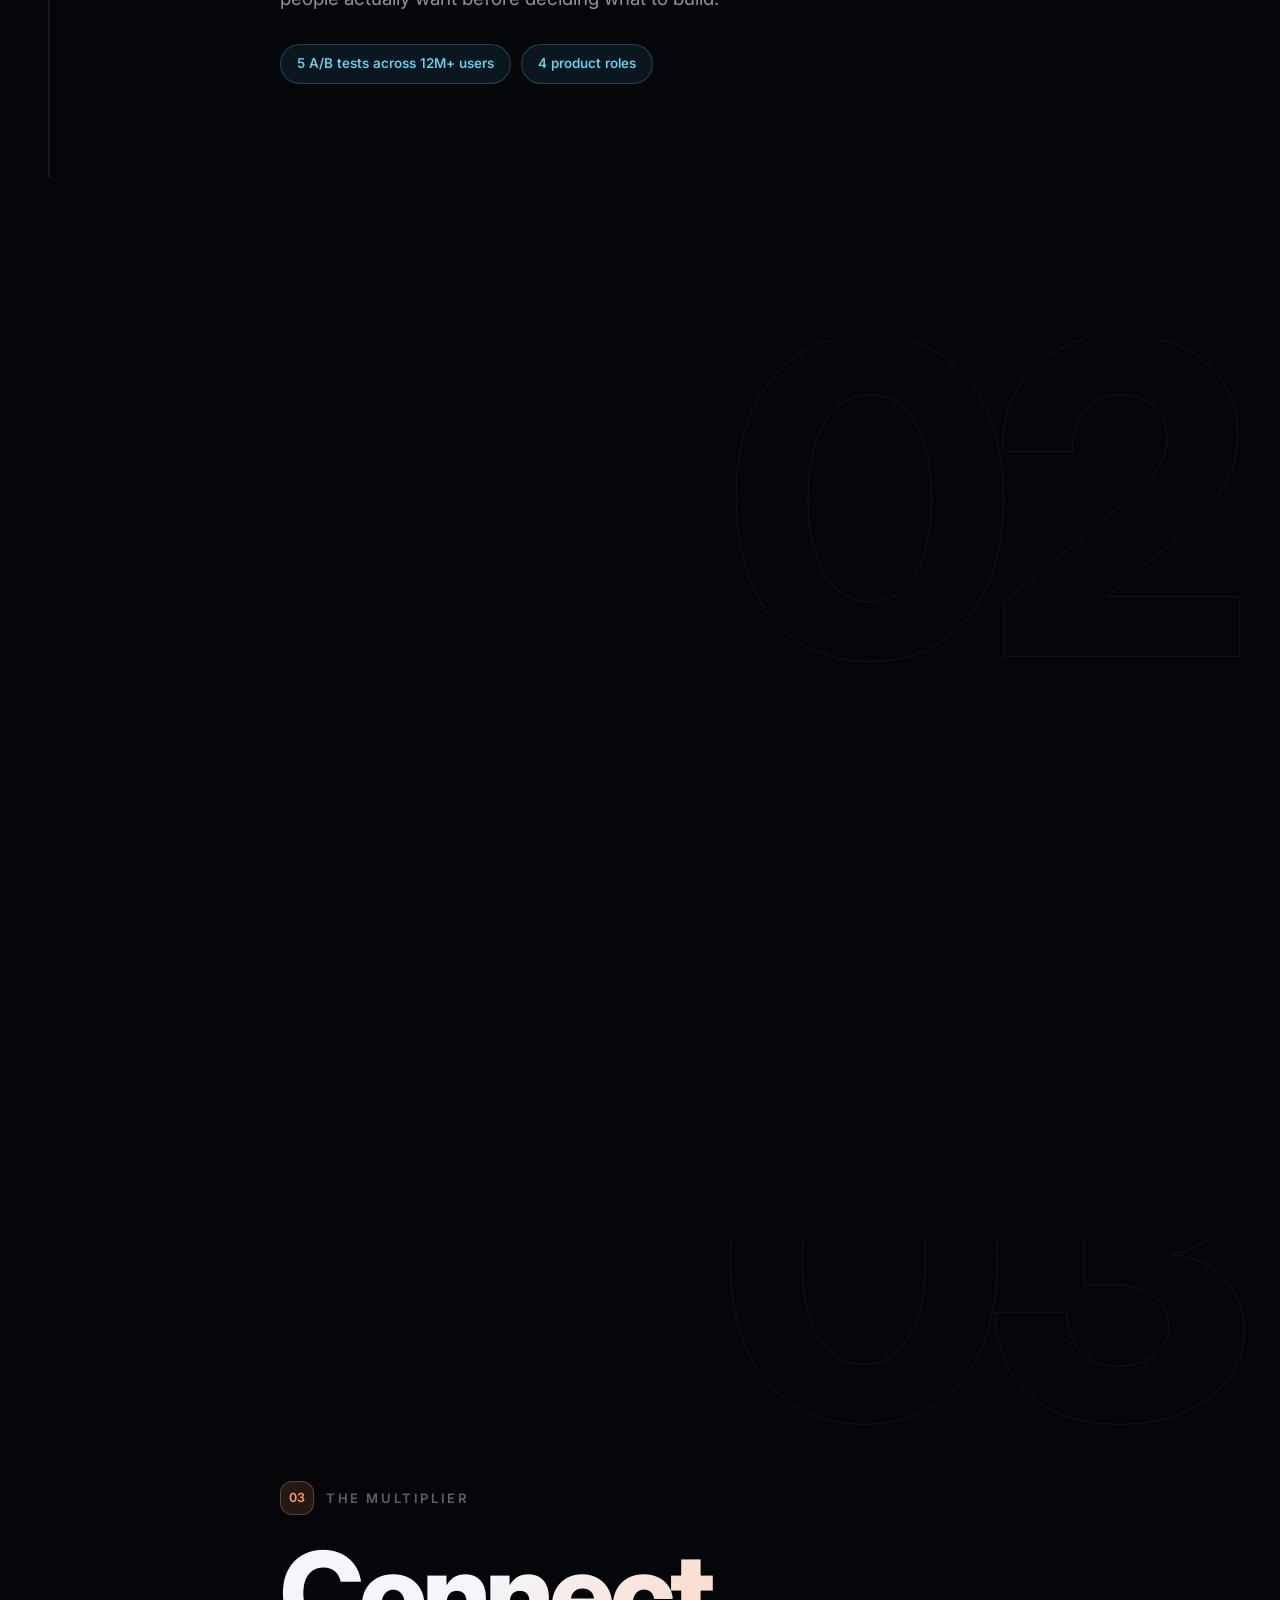
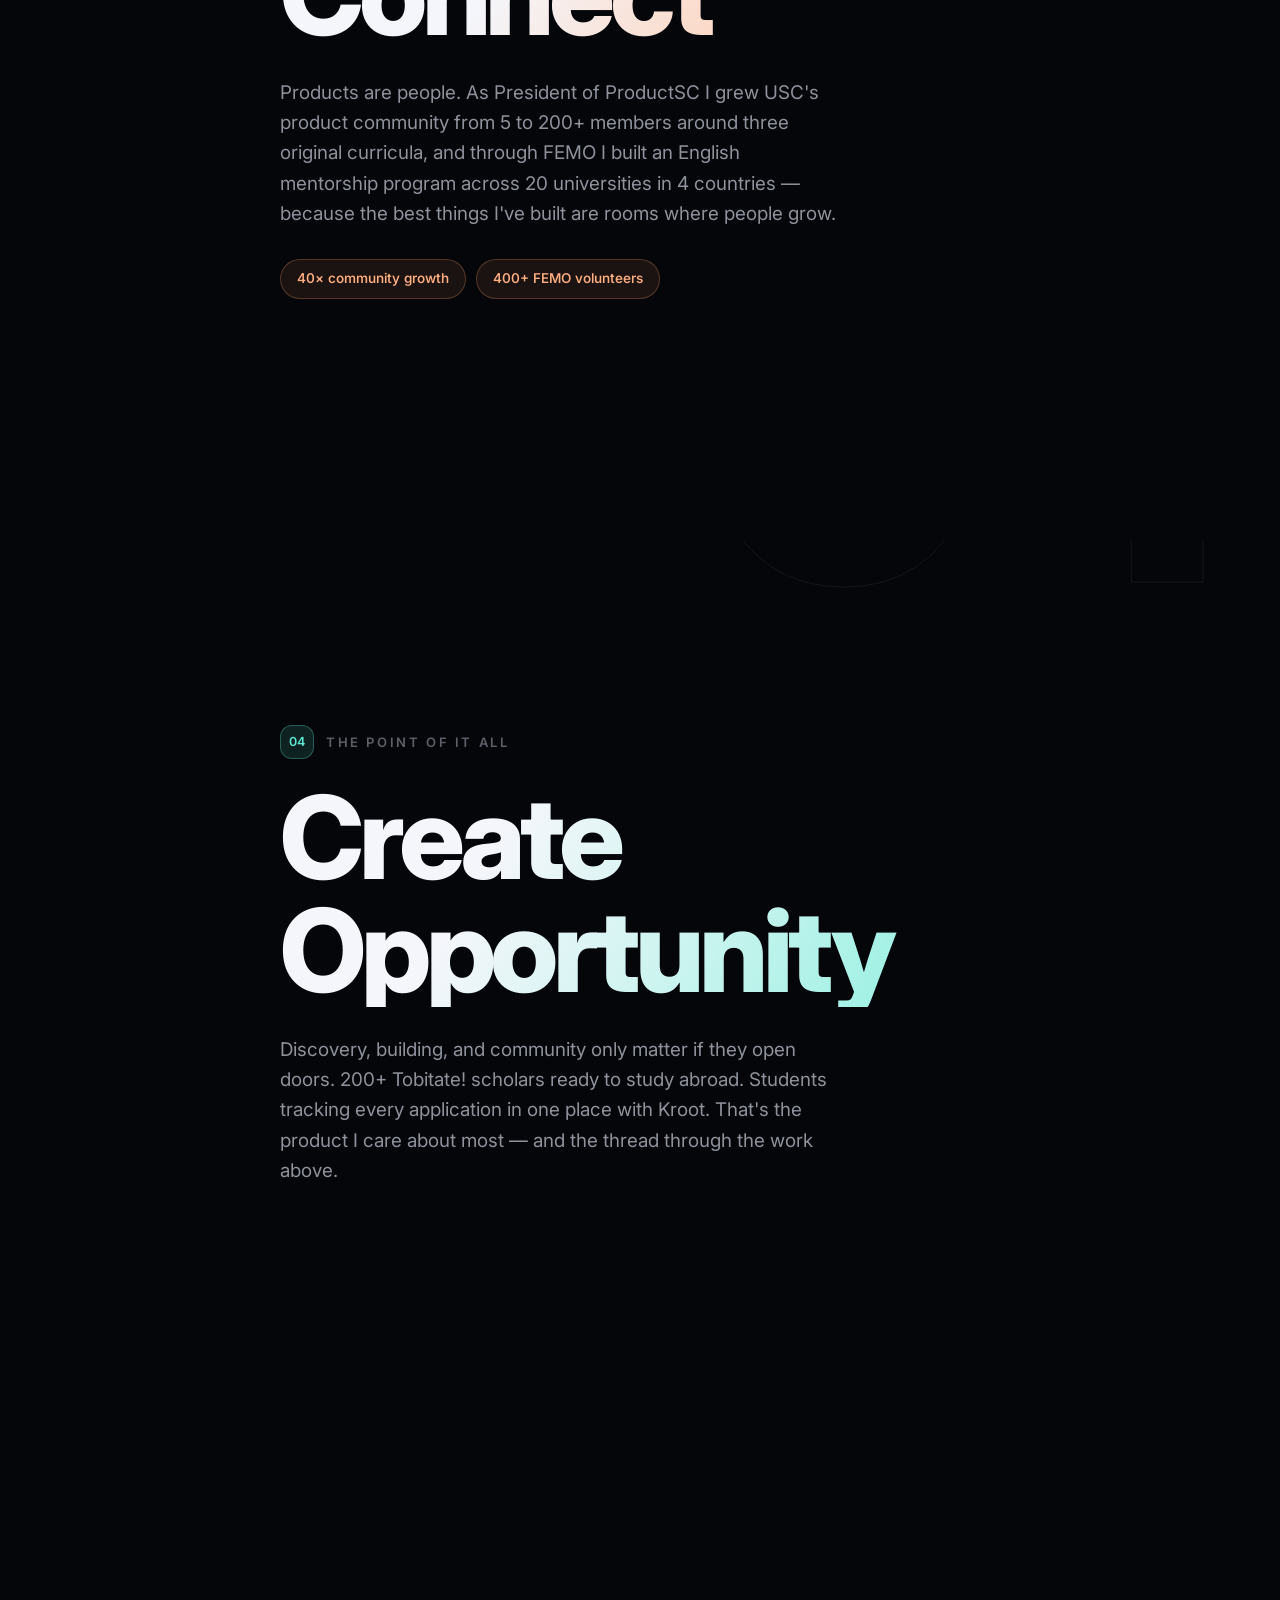
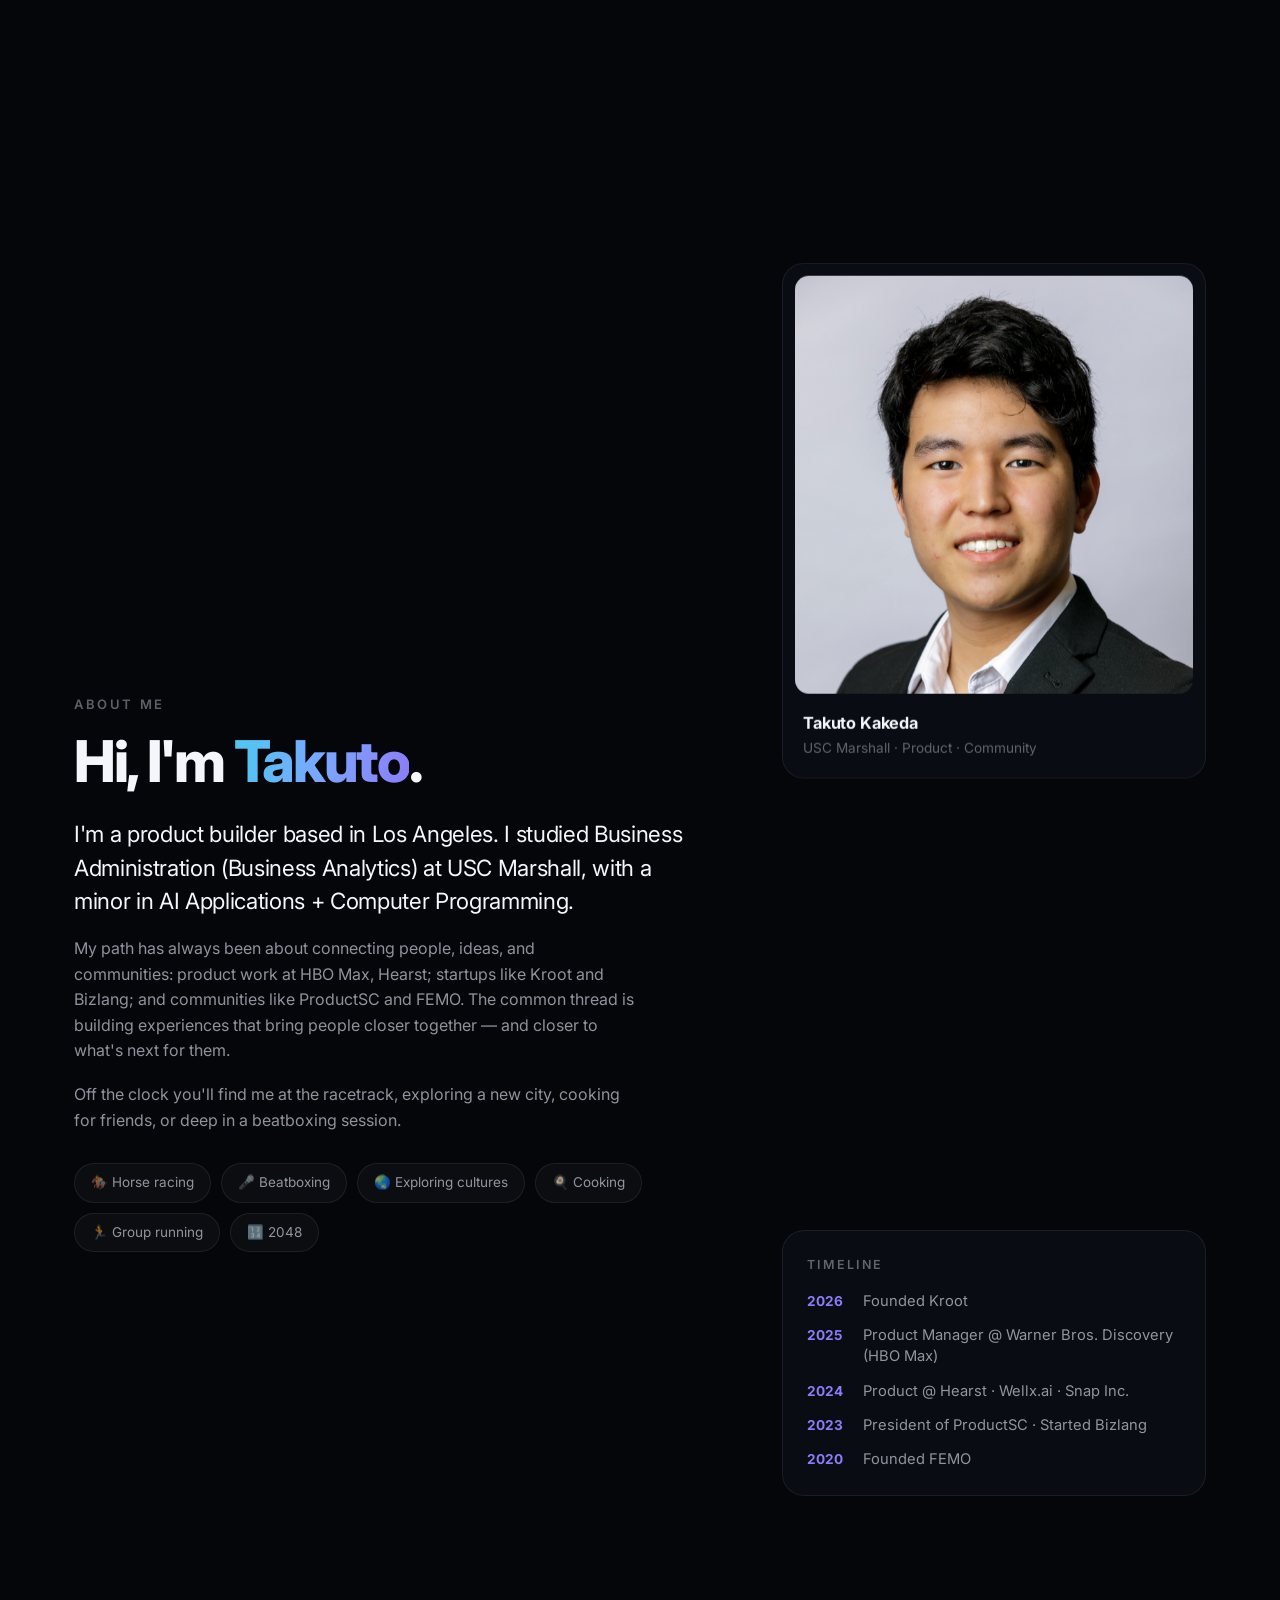
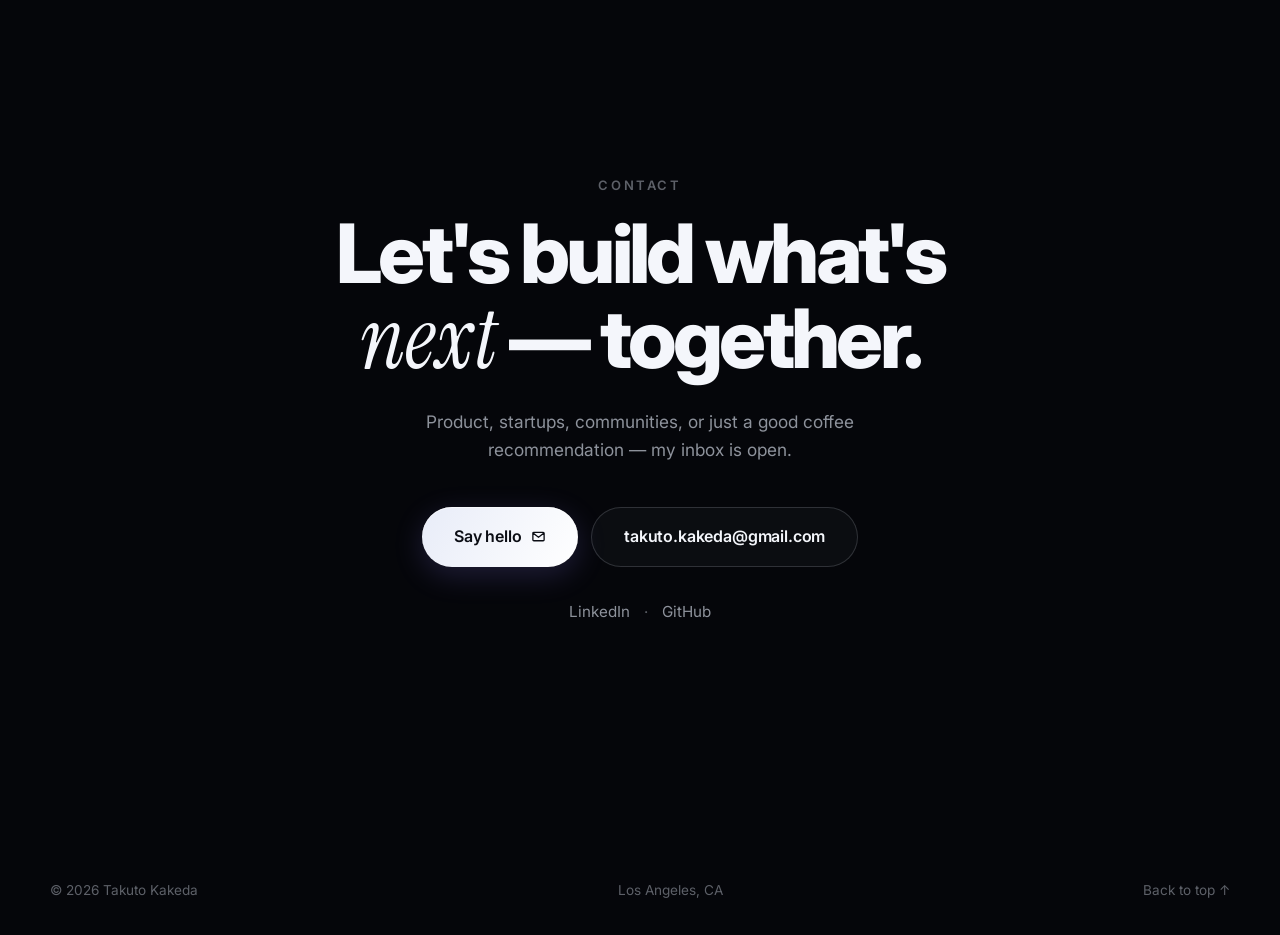
==== commit f836294c: "design: logos fill each project panel on their own background Cards, the featured title, and the det" ====
--- a/index.html
+++ b/index.html
@@ -193,13 +193,13 @@
                     <p class="section-kicker reveal">About me</p>
                     <h2 class="section-title reveal d-1">Hi, I'm <span class="grad">Takuto</span>.</h2>
                     <p class="about-lede reveal d-2">
-                        I'm a product builder from Japan, based in Los Angeles. I studied Business
+                        I'm a product builder based in Los Angeles. I studied Business
                         Administration (Business Analytics) at USC Marshall, with a minor in AI
                         Applications + Computer Programming.
                     </p>
                     <p class="about-copy reveal d-3">
                         My path has always been about connecting people, ideas, and communities:
-                        product work at Snap, Wellx.ai, Hearst, and Warner Bros. Discovery; startups
+                        product work at HBO Max, Hearst; startups
                         like Kroot and Bizlang; and communities like ProductSC and FEMO. The common
                         thread is building experiences that bring people closer together — and
                         closer to what's next for them.
@@ -274,6 +274,7 @@
                 <svg viewBox="0 0 16 16" width="16" height="16" fill="none"><path d="m4 4 8 8m0-8-8 8" stroke="currentColor" stroke-width="1.6" stroke-linecap="round"/></svg>
             </button>
             <div class="project-overlay-scroll">
+                <div class="overlay-logo" id="overlay-logo" aria-hidden="true" hidden></div>
                 <div class="overlay-top">
                     <p class="overlay-banner" id="overlay-banner" hidden></p>
                     <span class="overlay-num" id="overlay-num" aria-hidden="true"></span>
--- a/takuto-plus.css
+++ b/takuto-plus.css
@@ -283,6 +283,21 @@
         var(--tp-surface);
 }
 .tp-art-feature { aspect-ratio: 16 / 10; border: 1px solid var(--line); border-radius: var(--tp-r); }
+.tp-art-logo { background: var(--logo-bg); }
+.tp-art-logo img {
+    display: block;
+    width: 100%;
+    height: 100%;
+    object-fit: contain;
+    transform: scale(var(--logo-zoom, 1));
+    transition: transform 0.6s var(--ease-out);
+}
+.tp-card:hover .tp-art-logo img,
+.tp-card:focus-visible .tp-art-logo img { transform: scale(calc(var(--logo-zoom, 1) * 1.05)); }
+.tp-art-logo .tp-wordmark { color: #fff; font-size: 2rem; letter-spacing: 0.02em; }
+.tp-art-feature.tp-art-logo .tp-wordmark { font-size: clamp(2.4rem, 5vw, 3.4rem); }
+.overlay-logo .tp-art { aspect-ratio: 16 / 6; }
+.overlay-logo[hidden] { display: none; }
 .tp-wordmark { font-size: 1.5rem; font-weight: 700; letter-spacing: -0.03em; color: var(--ink); }
 .tp-art-feature .tp-wordmark { font-size: clamp(1.8rem, 3.4vw, 2.4rem); }
 .tp-art-corner {
